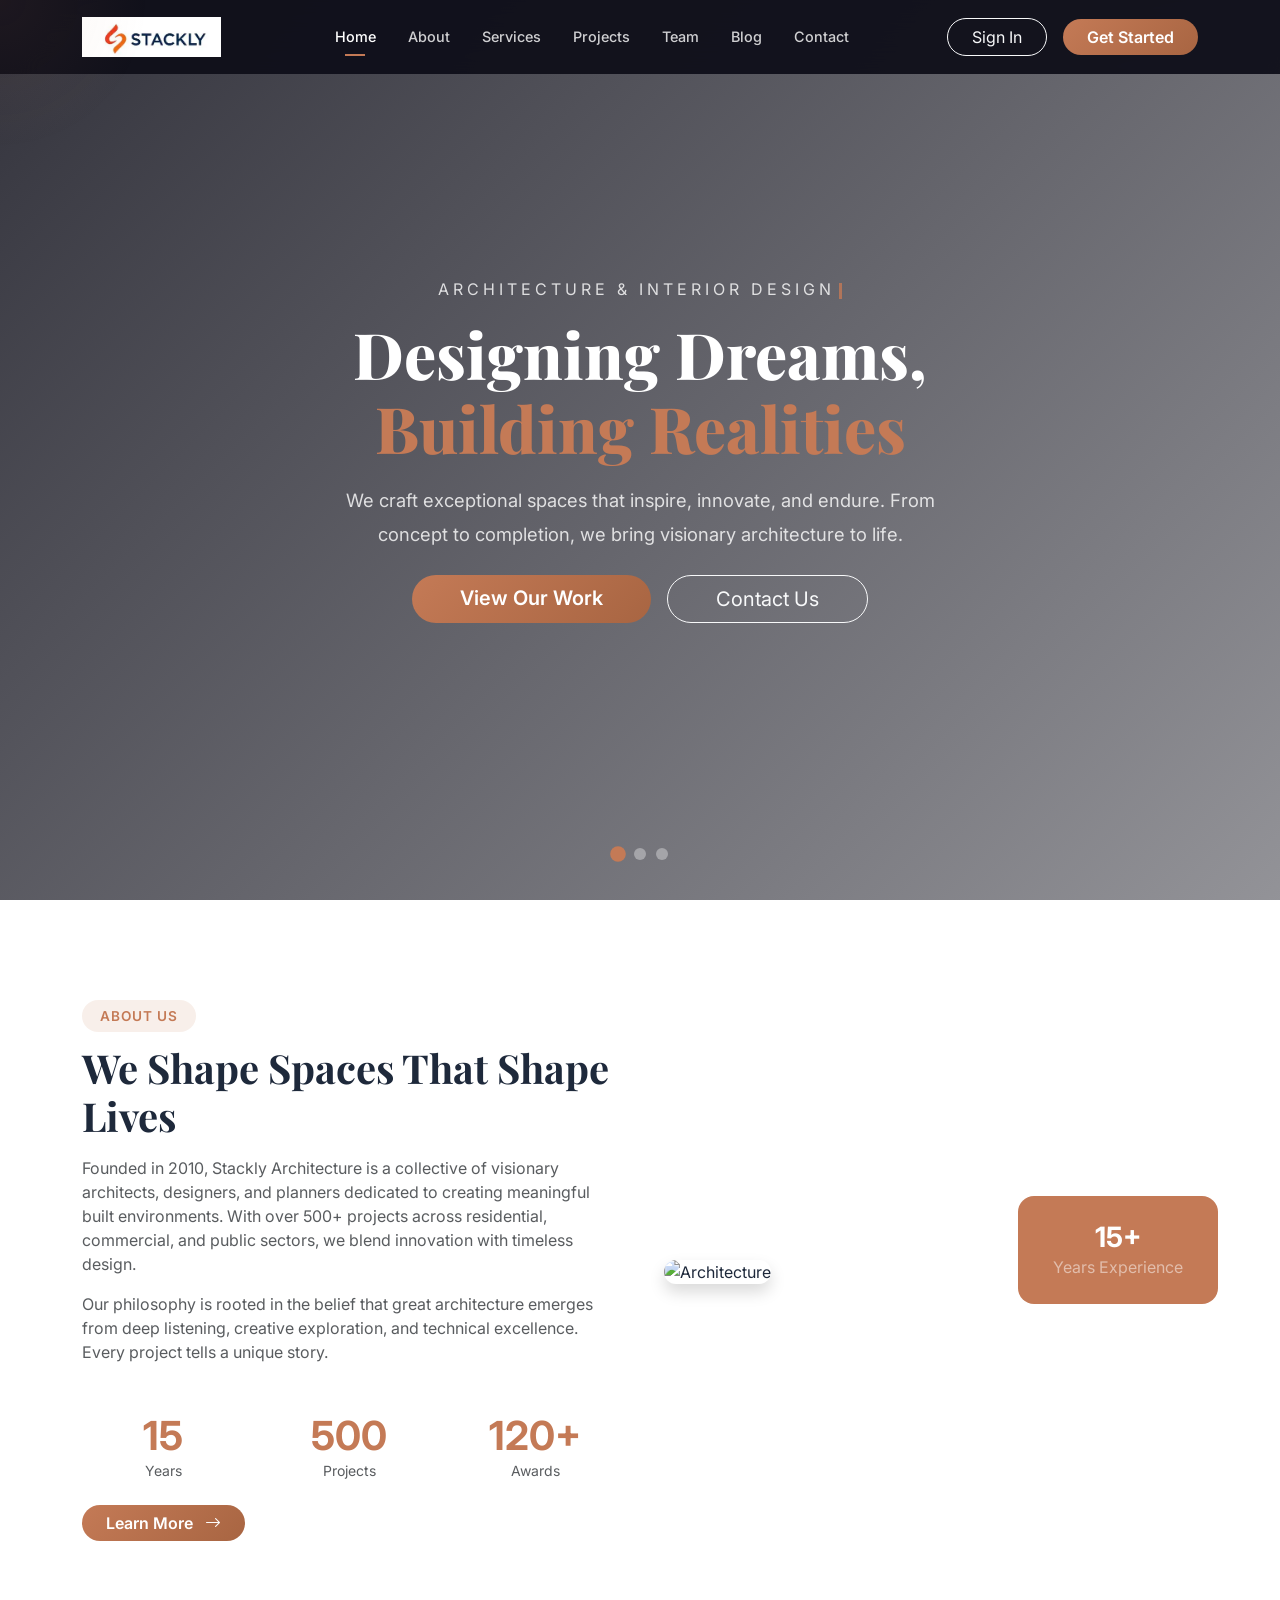
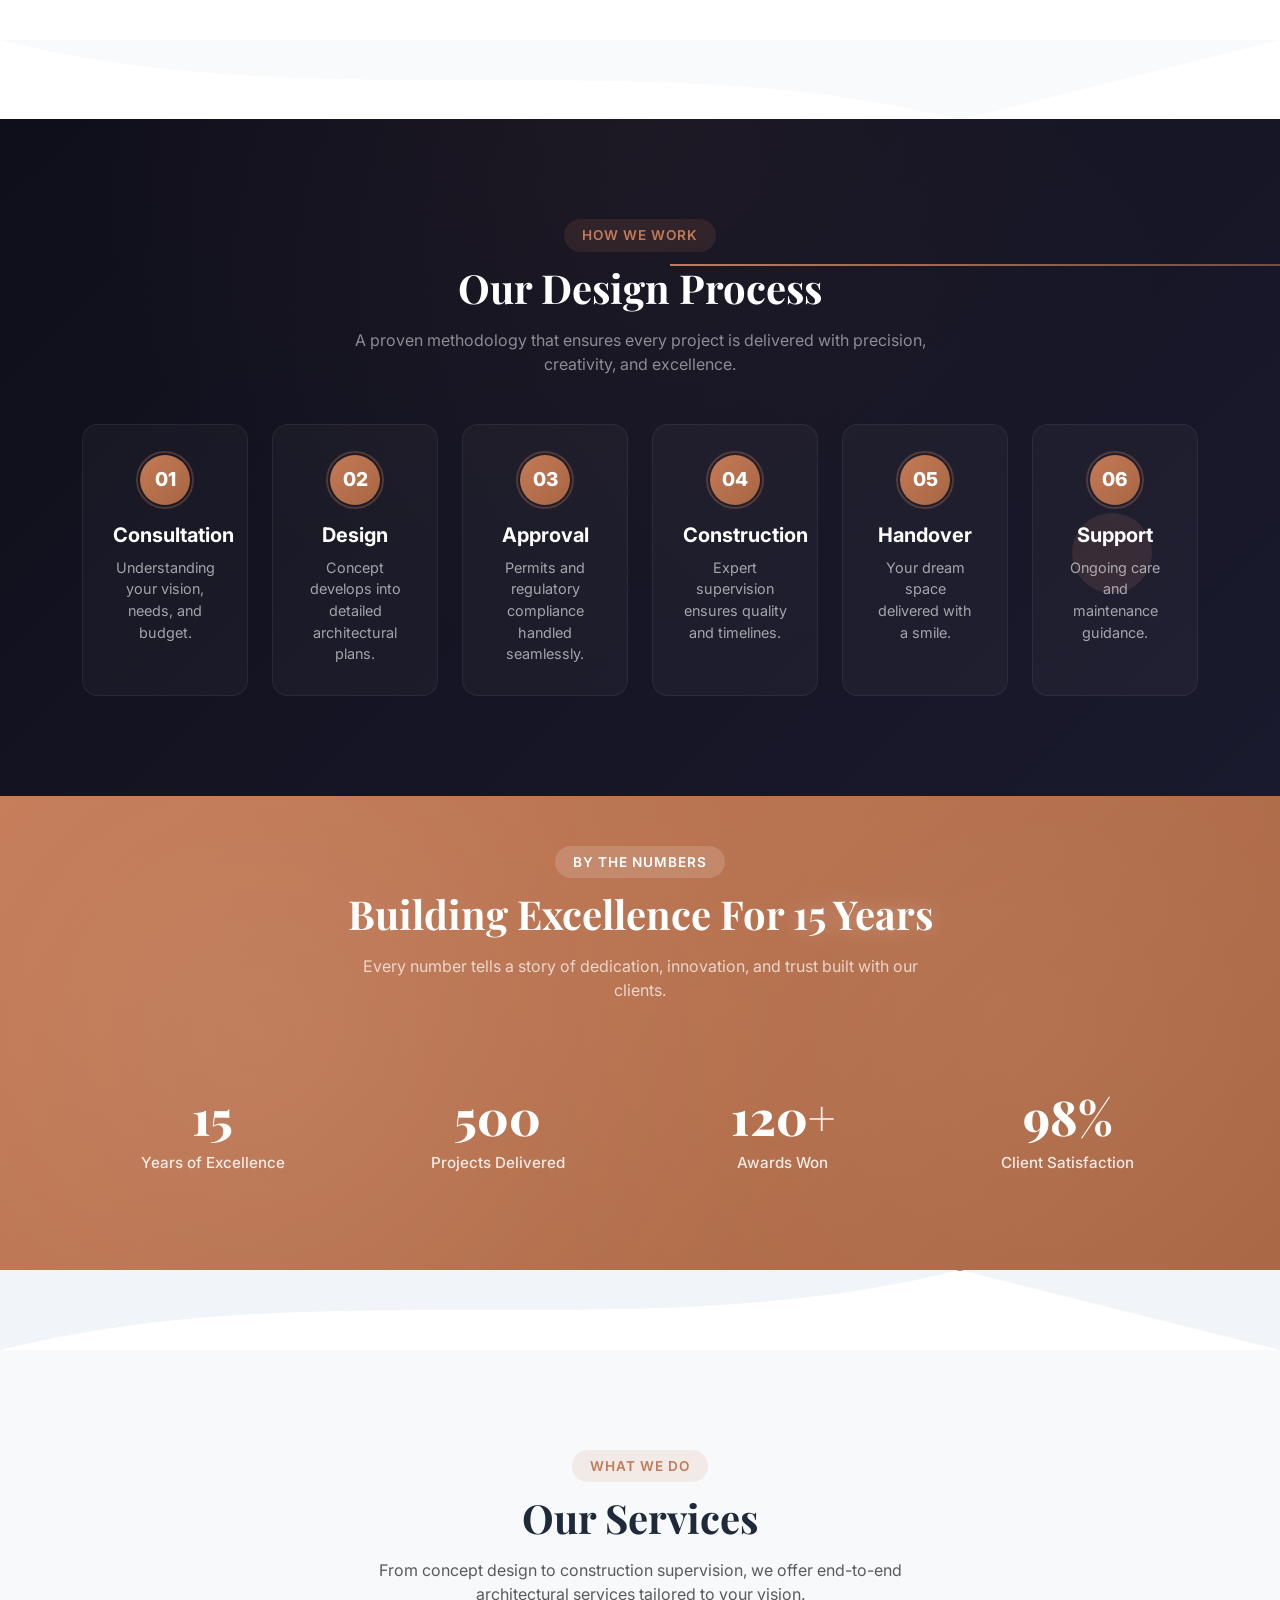
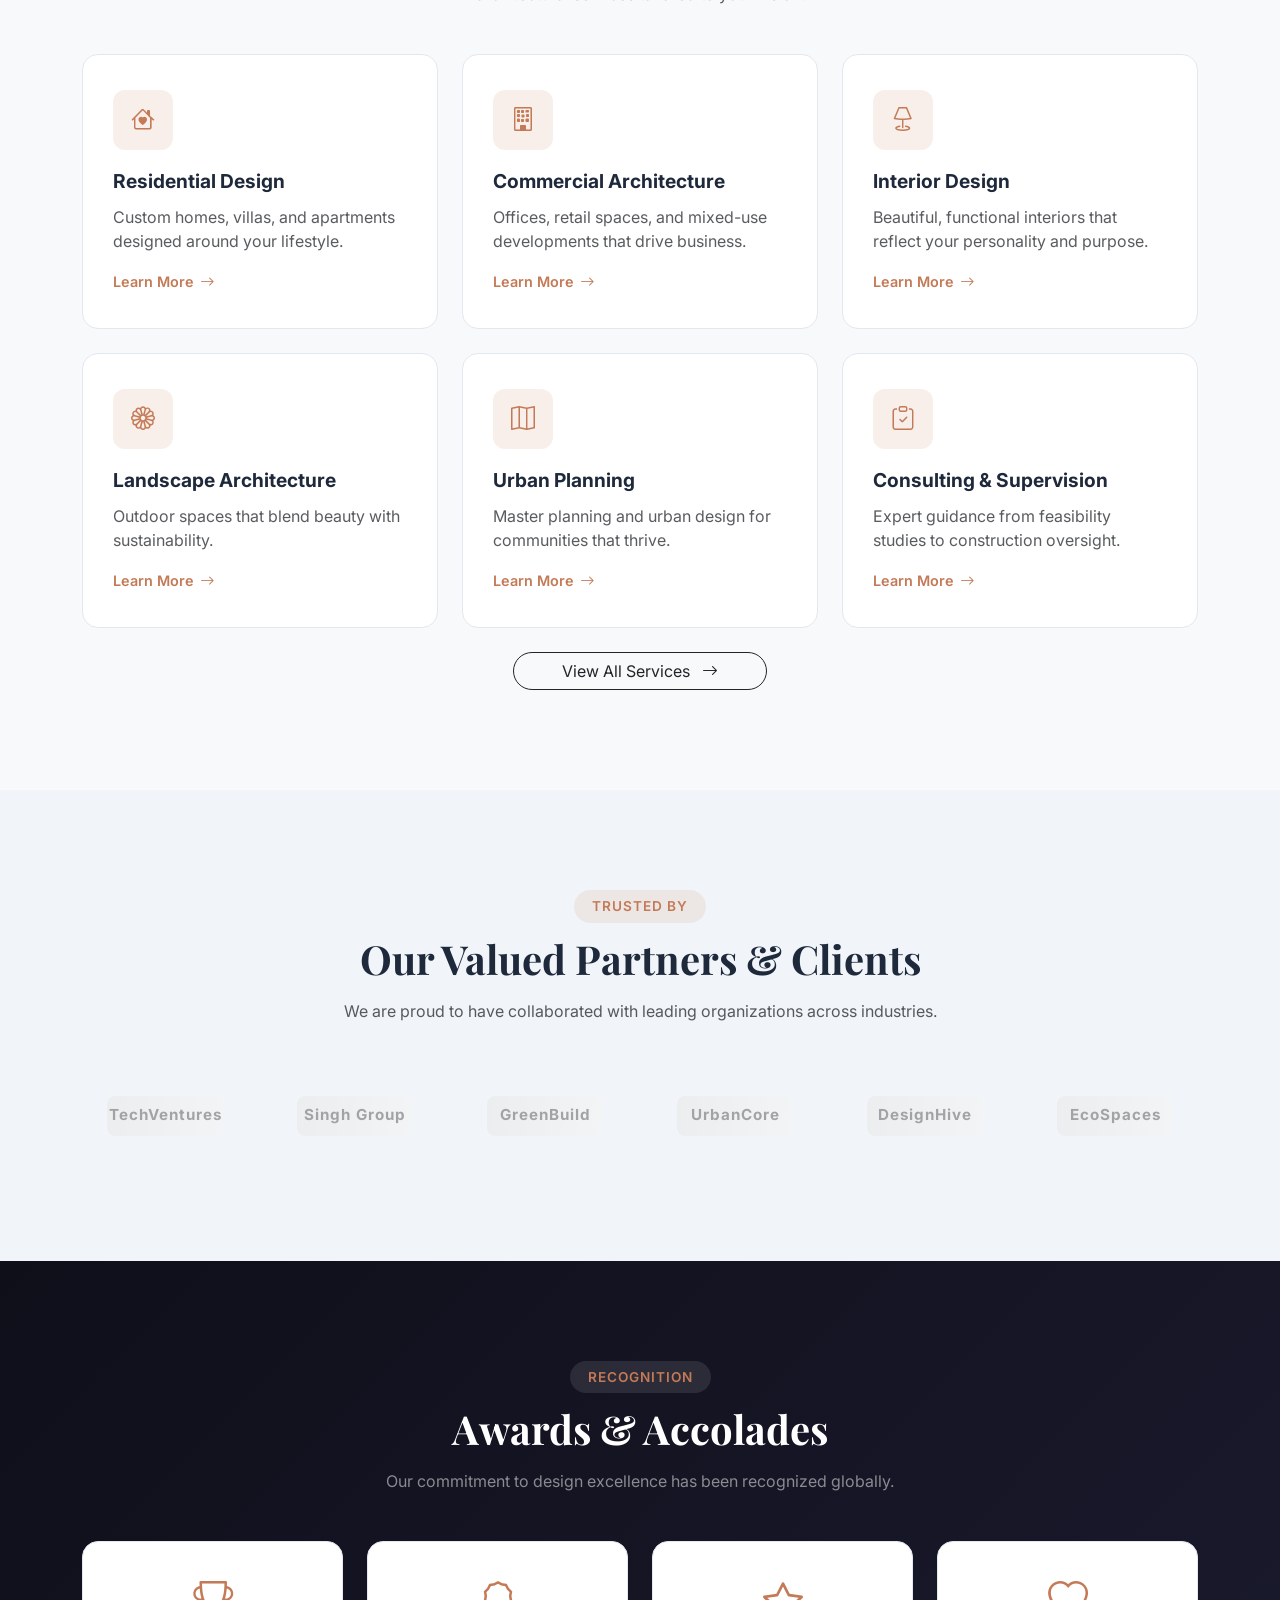
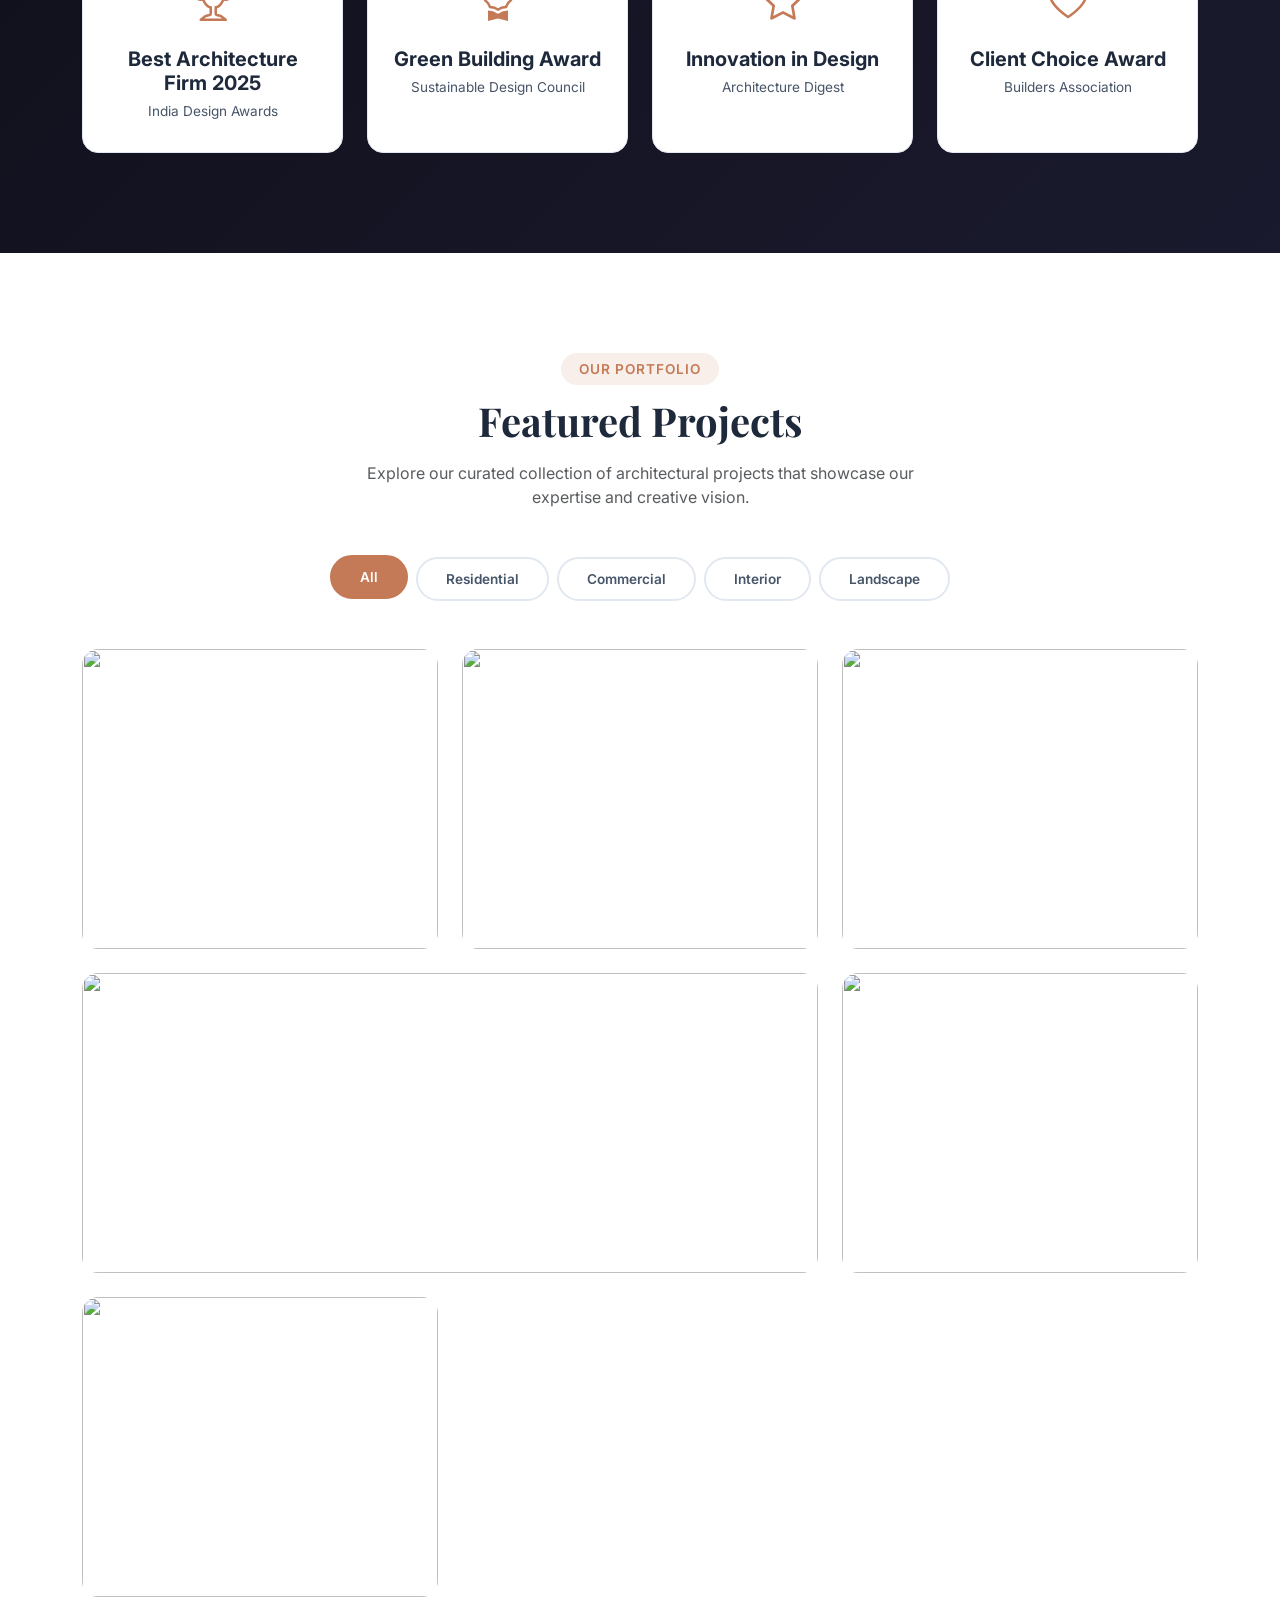
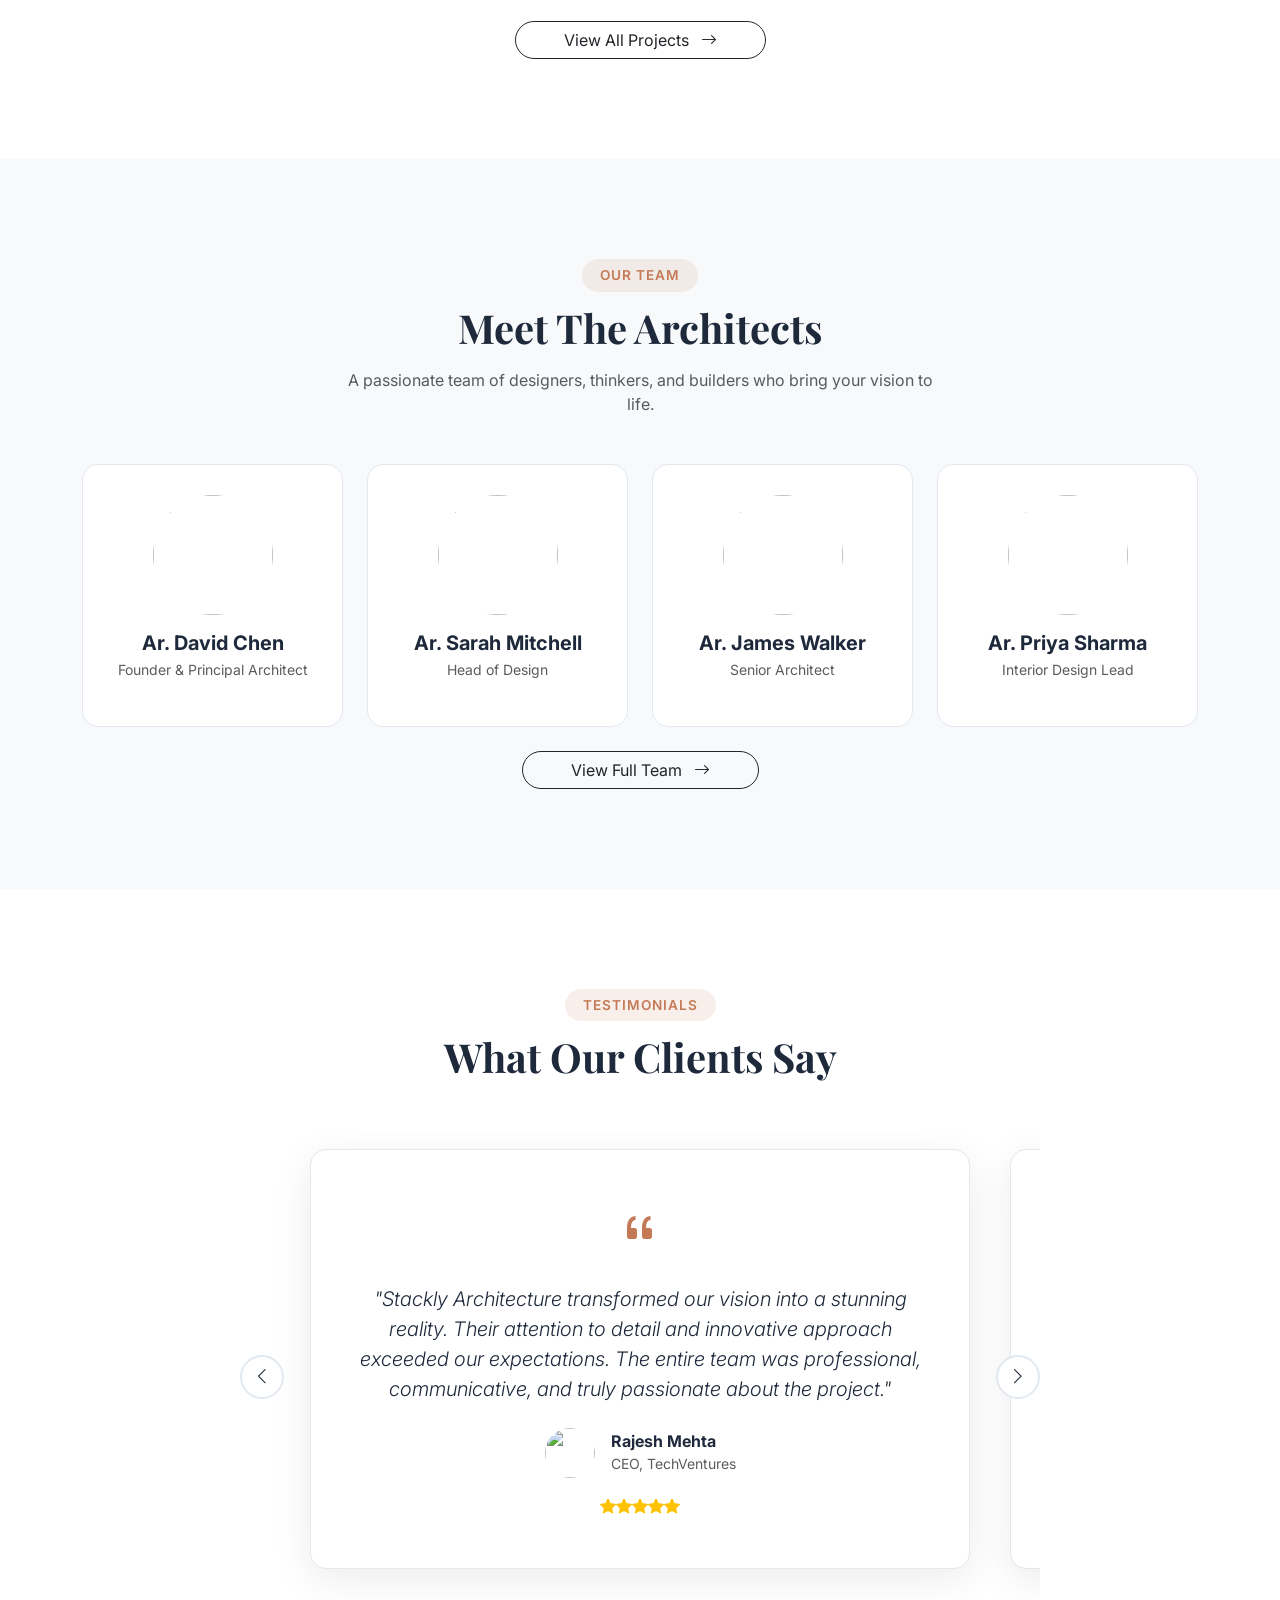
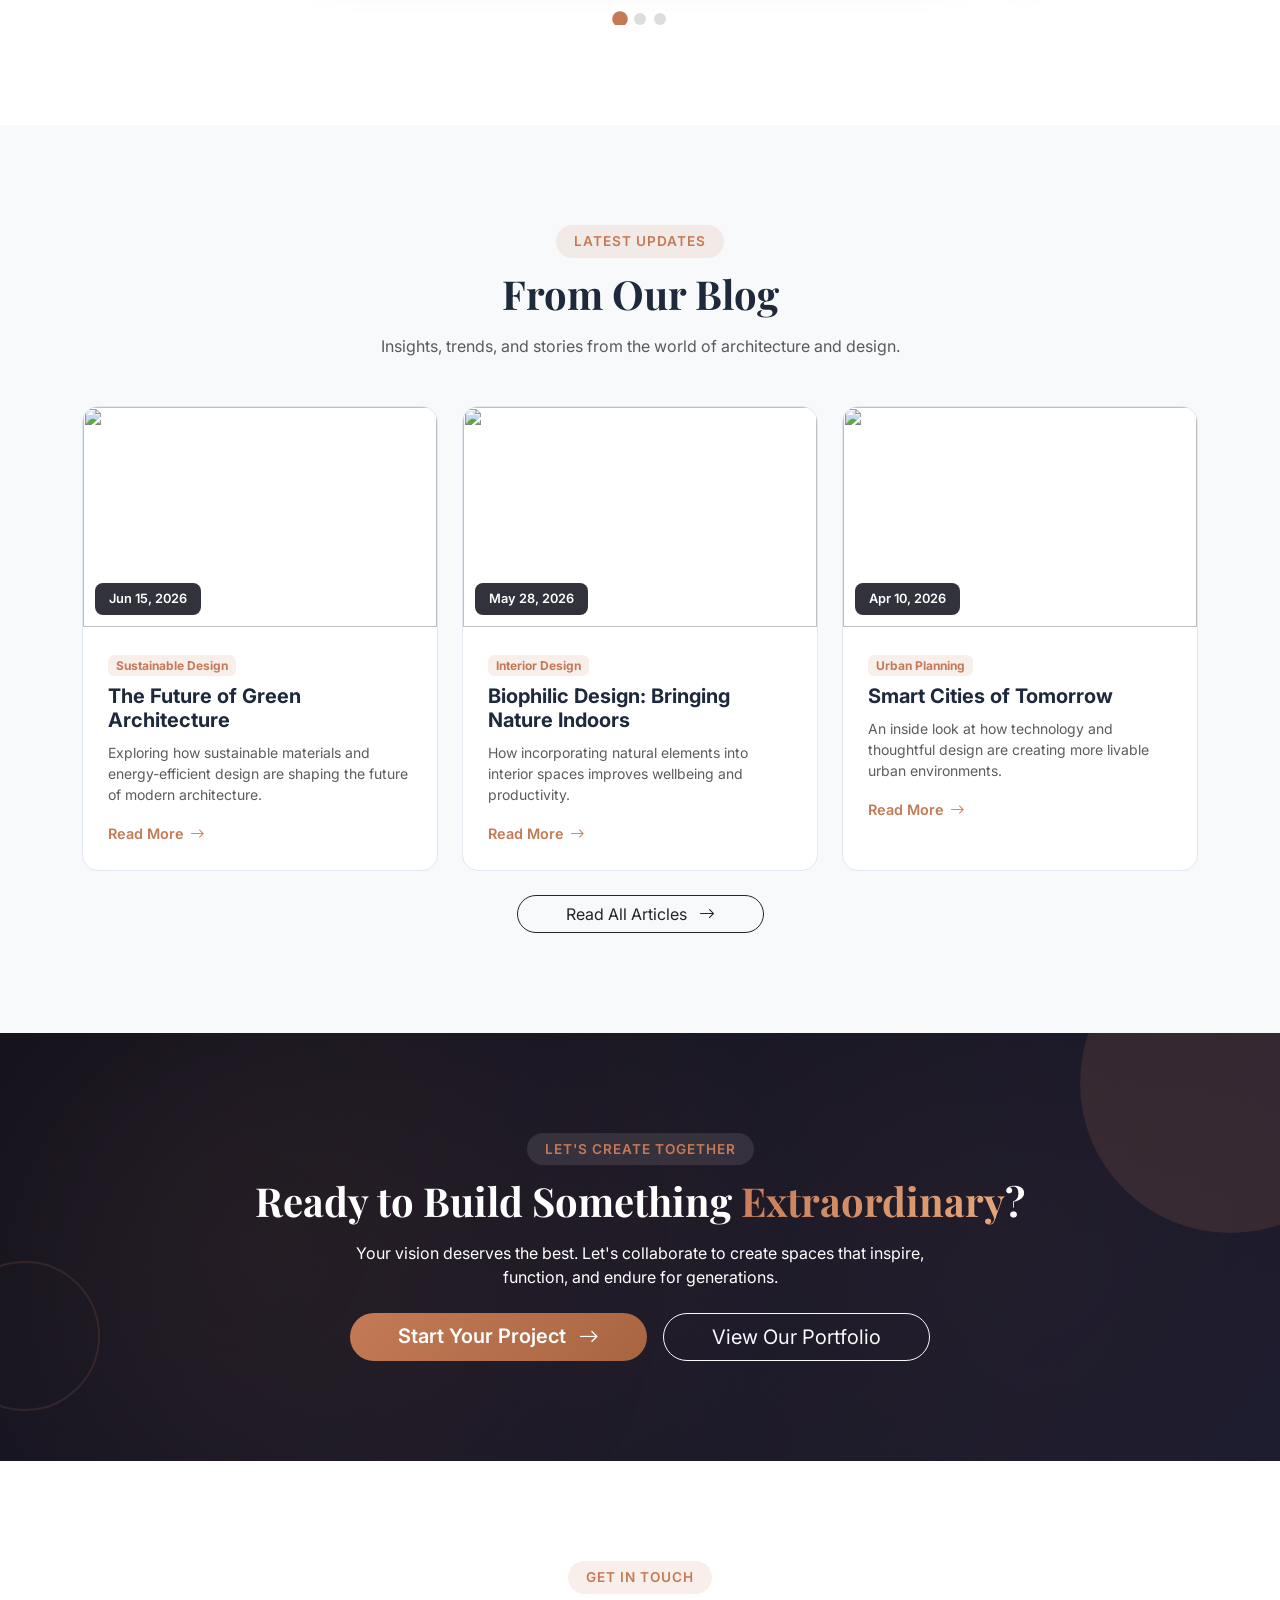
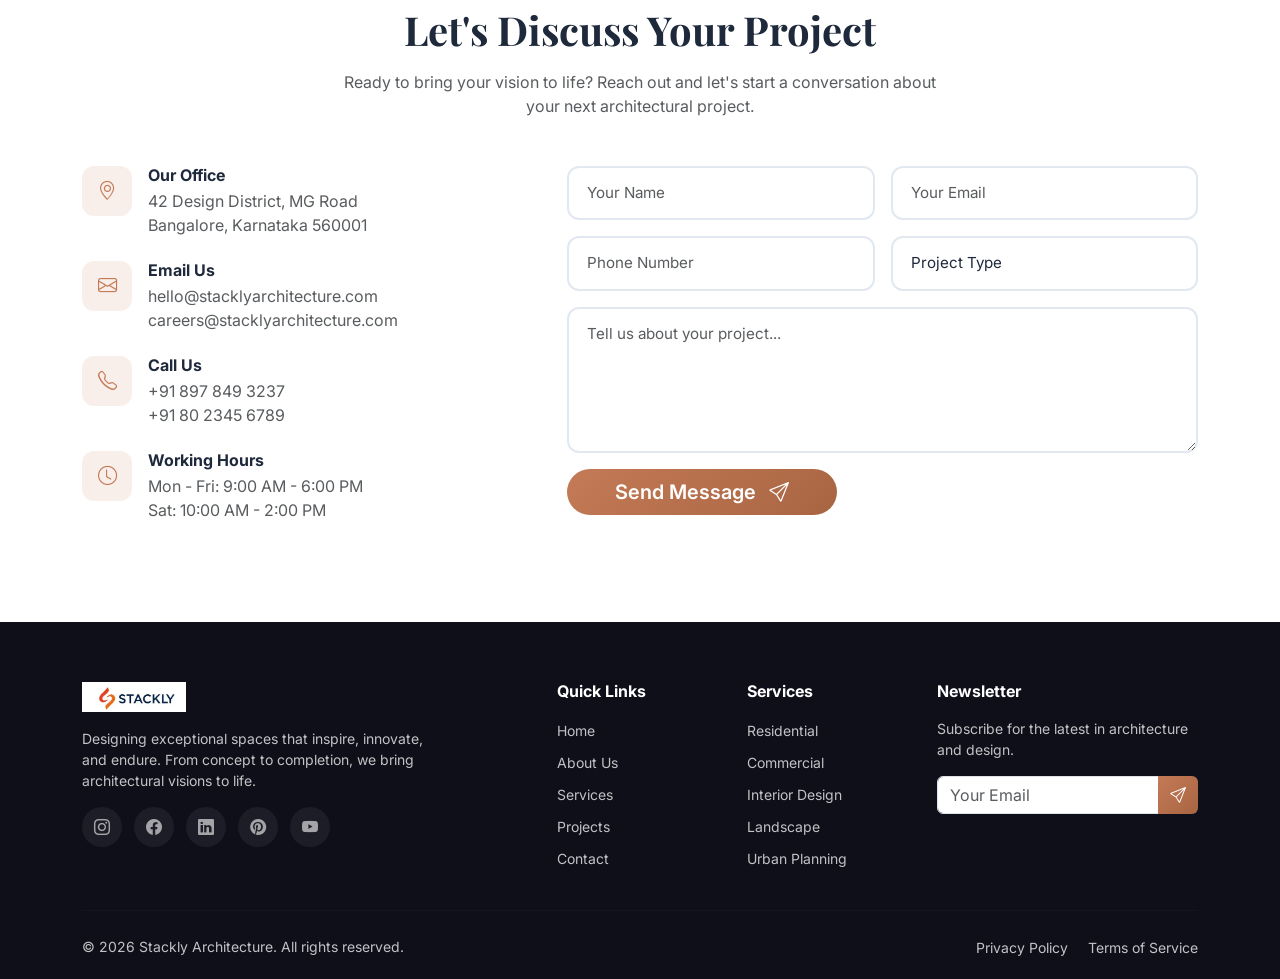
==== index.html @ 08863f39 "architecture-portfilo" ====
<!DOCTYPE html>
<html lang="en">
<head>
    <meta charset="UTF-8">
    <meta name="viewport" content="width=device-width, initial-scale=1.0">
    <title>Stackly Architecture | Design & Build</title>
    <link href="https://cdn.jsdelivr.net/npm/bootstrap@5.3.3/dist/css/bootstrap.min.css" rel="stylesheet">
    <link rel="stylesheet" href="https://cdn.jsdelivr.net/npm/bootstrap-icons@1.11.3/font/bootstrap-icons.min.css">
    <link href="https://fonts.googleapis.com/css2?family=Inter:wght@300;400;500;600;700;800;900&family=Playfair+Display:wght@400;500;600;700;800&display=swap" rel="stylesheet">
    <link rel="stylesheet" href="style.css">
</head>
<body>

    <div class="scroll-progress" id="scrollProgress"></div>
    <div class="cursor-glow" id="cursorGlow"></div>

    <nav class="navbar navbar-expand-lg navbar-dark fixed-top" id="mainNav">
        <div class="container">
            <a class="navbar-brand" href="index.html">
                <img src="images/image.png" alt="Stackly Architecture" height="40">
            </a>
            <button class="navbar-toggler border-0" type="button" data-bs-toggle="collapse" data-bs-target="#navMenu">
                <span class="navbar-toggler-icon"></span>
            </button>
            <div class="collapse navbar-collapse" id="navMenu">
                <ul class="navbar-nav mx-auto gap-lg-3">
                    <li class="nav-item"><a class="nav-link active" href="index.html">Home</a></li>
                    <li class="nav-item"><a class="nav-link" href="about.html">About</a></li>
                    <li class="nav-item"><a class="nav-link" href="services.html">Services</a></li>
                    <li class="nav-item"><a class="nav-link" href="projects.html">Projects</a></li>
                    <li class="nav-item"><a class="nav-link" href="team.html">Team</a></li>
                    <li class="nav-item"><a class="nav-link" href="blog.html">Blog</a></li>
                    <li class="nav-item"><a class="nav-link" href="contact.html">Contact</a></li>
                </ul>
                <div class="d-flex align-items-center gap-3">
                    <a href="signin.html" class="btn btn-outline-light rounded-pill px-4">Sign In</a>
                    <a href="signup.html" class="btn btn-accent rounded-pill px-4">Get Started</a>
                </div>
            </div>
        </div>
    </nav>

    <section id="home" class="hero-section">
        <div class="hero-slider" id="heroSlider">
            <div class="hero-slide active" style="background-image:url('https://images.unsplash.com/photo-1487958449943-2429e8be8625?q=80&w=2070&auto=format&fit=crop');"></div>
            <div class="hero-slide" style="background-image:url('https://images.unsplash.com/photo-1511818966892-d7d671e672a2?q=80&w=2071&auto=format&fit=crop');"></div>
            <div class="hero-slide" style="background-image:url('https://images.unsplash.com/photo-1600607687939-ce8a6c25118c?q=80&w=2053&auto=format&fit=crop');"></div>
        </div>
        <div class="hero-overlay"></div>
        <div class="hero-content text-center text-white">
            <p class="hero-subtitle mb-3"><span id="typewriter-text">Architecture & Interior Design</span><span class="typewriter-cursor"></span></p>
            <h1 class="hero-title">Designing Dreams,<br><span class="text-accent">Building Realities</span></h1>
            <p class="hero-desc mx-auto mb-4">We craft exceptional spaces that inspire, innovate, and endure. From concept to completion, we bring visionary architecture to life.</p>
            <div class="d-flex justify-content-center gap-3 flex-wrap">
                <a href="projects.html" class="btn btn-accent btn-lg rounded-pill px-5">View Our Work</a>
                <a href="contact.html" class="btn btn-outline-light btn-lg rounded-pill px-5">Contact Us</a>
            </div>
        </div>
        <div class="hero-slider-controls">
            <span class="slider-dot active" data-index="0"></span>
            <span class="slider-dot" data-index="1"></span>
            <span class="slider-dot" data-index="2"></span>
        </div>
    </section>

    <section id="about" class="section-padding overflow-hidden">
        <div class="container">
            <div class="row g-5 align-items-center">
                <div class="col-lg-6">
                    <span class="section-tag">About Us</span>
                    <h2 class="section-title">We Shape Spaces That Shape Lives</h2>
                    <p class="text-muted">Founded in 2010, Stackly Architecture is a collective of visionary architects, designers, and planners dedicated to creating meaningful built environments. With over 500+ projects across residential, commercial, and public sectors, we blend innovation with timeless design.</p>
                    <p class="text-muted">Our philosophy is rooted in the belief that great architecture emerges from deep listening, creative exploration, and technical excellence. Every project tells a unique story.</p>
                    <div class="row g-4 mt-4">
                        <div class="col-4 text-center">
                            <h3 class="counter text-accent fw-bold mb-0 fs-1" data-target="15">0</h3>
                            <p class="text-muted small mb-0">Years</p>
                        </div>
                        <div class="col-4 text-center">
                            <h3 class="counter text-accent fw-bold mb-0 fs-1" data-target="500">0</h3>
                            <p class="text-muted small mb-0">Projects</p>
                        </div>
                        <div class="col-4 text-center">
                            <h3 class="counter text-accent fw-bold mb-0 fs-1" data-target="120" data-suffix="+">0</h3>
                            <p class="text-muted small mb-0">Awards</p>
                        </div>
                    </div>
                    <a href="about.html" class="btn btn-accent rounded-pill px-4 mt-4">Learn More <i class="bi bi-arrow-right ms-2"></i></a>
                </div>
                <div class="col-lg-6">
                    <div class="position-relative">
                        <img src="https://images.unsplash.com/photo-1600585154340-be6161a56a0c?q=80&w=2070&auto=format&fit=crop" alt="Architecture" class="img-fluid rounded-4 shadow">
                        <div class="about-exp-box">
                            <h3 class="text-white fw-bold mb-0">15+</h3>
                            <p class="text-white-50 mb-0">Years Experience</p>
                        </div>
                    </div>
                </div>
            </div>
        </div>
    </section>

    <div class="section-divider section-divider-top">
        <svg viewBox="0 0 1440 80" preserveAspectRatio="none">
            <path d="M0,0 C360,80 720,0 1080,80 L1440,0 L1440,0 L0,0 Z" fill="var(--section-bg)" opacity="0.5"></path>
        </svg>
    </div>

    <section class="process-section section-padding overflow-hidden">
        <div class="floating-shape floating-shape-3"></div>
        <div class="container position-relative" style="z-index:1;">
            <div class="text-center mb-5">
                <span class="section-tag">How We Work</span>
                <h2 class="section-title text-white">Our Design Process</h2>
                <p class="text-white-50 mx-auto" style="max-width:600px;">A proven methodology that ensures every project is delivered with precision, creativity, and excellence.</p>
            </div>
            <div class="row g-4">
                <div class="col-lg-2 col-md-4 col-6">
                    <div class="process-step reveal reveal-up stagger-1">
                        <span class="step-number">01</span>
                        <h5>Consultation</h5>
                        <p>Understanding your vision, needs, and budget.</p>
                    </div>
                </div>
                <div class="col-lg-2 col-md-4 col-6">
                    <div class="process-step reveal reveal-up stagger-2">
                        <span class="step-number">02</span>
                        <h5>Design</h5>
                        <p>Concept develops into detailed architectural plans.</p>
                    </div>
                </div>
                <div class="col-lg-2 col-md-4 col-6">
                    <div class="process-step reveal reveal-up stagger-3">
                        <span class="step-number">03</span>
                        <h5>Approval</h5>
                        <p>Permits and regulatory compliance handled seamlessly.</p>
                    </div>
                </div>
                <div class="col-lg-2 col-md-4 col-6">
                    <div class="process-step reveal reveal-up stagger-4">
                        <span class="step-number">04</span>
                        <h5>Construction</h5>
                        <p>Expert supervision ensures quality and timelines.</p>
                    </div>
                </div>
                <div class="col-lg-2 col-md-4 col-6">
                    <div class="process-step reveal reveal-up stagger-5">
                        <span class="step-number">05</span>
                        <h5>Handover</h5>
                        <p>Your dream space delivered with a smile.</p>
                    </div>
                </div>
                <div class="col-lg-2 col-md-4 col-6">
                    <div class="process-step reveal reveal-up stagger-6">
                        <span class="step-number">06</span>
                        <h5>Support</h5>
                        <p>Ongoing care and maintenance guidance.</p>
                    </div>
                </div>
            </div>
            <div class="process-connector"></div>
        </div>
    </section>

    <section class="stats-ribbon">
        <div class="container">
            <div class="text-center mb-5 position-relative" style="z-index:1;">
                <span class="section-tag" style="background:rgba(255,255,255,0.15);color:#fff;">By The Numbers</span>
                <h2 class="section-title text-white">Building Excellence For <span style="color:#fff;text-shadow:0 0 20px rgba(255,255,255,0.3);">15 Years</span></h2>
                <p class="text-white-50 mx-auto" style="max-width:600px;">Every number tells a story of dedication, innovation, and trust built with our clients.</p>
            </div>
            <div class="row g-4 position-relative" style="z-index:1;">
                <div class="col-6 col-md-3 mx-auto">
                    <div class="stat-item">
                        <div class="stat-number" data-target="15">0</div>
                        <p class="stat-label">Years of Excellence</p>
                    </div>
                </div>
                <div class="col-6 col-md-3 mx-auto">
                    <div class="stat-item">
                        <div class="stat-number" data-target="500">0</div>
                        <p class="stat-label">Projects Delivered</p>
                    </div>
                </div>
                <div class="col-6 col-md-3 mx-auto">
                    <div class="stat-item">
                        <div class="stat-number" data-target="120" data-suffix="+">0</div>
                        <p class="stat-label">Awards Won</p>
                    </div>
                </div>
                <div class="col-6 col-md-3 mx-auto">
                    <div class="stat-item">
                        <div class="stat-number" data-target="98" data-suffix="%">0</div>
                        <p class="stat-label">Client Satisfaction</p>
                    </div>
                </div>
            </div>
        </div>
    </section>

    <div class="section-divider">
        <svg viewBox="0 0 1440 80" preserveAspectRatio="none">
            <path d="M0,80 C360,0 720,80 1080,0 L1440,80 L1440,0 L0,0 Z" fill="var(--section-bg)"></path>
        </svg>
    </div>

    <section id="services" class="section-padding bg-light overflow-hidden">
        <div class="container">
            <div class="text-center mb-5">
                <span class="section-tag">What We Do</span>
                <h2 class="section-title">Our Services</h2>
                <p class="text-muted mx-auto" style="max-width:600px;">From concept design to construction supervision, we offer end-to-end architectural services tailored to your vision.</p>
            </div>
            <div class="row g-4">
                <div class="col-lg-4 col-md-6">
                    <div class="service-card" data-bs-toggle="modal" data-bs-target="#serviceModal" data-service="residential">
                        <div class="service-icon"><i class="bi bi-house-heart"></i></div>
                        <h4>Residential Design</h4>
                        <p class="text-muted">Custom homes, villas, and apartments designed around your lifestyle.</p>
                        <span class="service-link">Learn More <i class="bi bi-arrow-right"></i></span>
                    </div>
                </div>
                <div class="col-lg-4 col-md-6">
                    <div class="service-card" data-bs-toggle="modal" data-bs-target="#serviceModal" data-service="commercial">
                        <div class="service-icon"><i class="bi bi-building"></i></div>
                        <h4>Commercial Architecture</h4>
                        <p class="text-muted">Offices, retail spaces, and mixed-use developments that drive business.</p>
                        <span class="service-link">Learn More <i class="bi bi-arrow-right"></i></span>
                    </div>
                </div>
                <div class="col-lg-4 col-md-6">
                    <div class="service-card" data-bs-toggle="modal" data-bs-target="#serviceModal" data-service="interior">
                        <div class="service-icon"><i class="bi bi-lamp"></i></div>
                        <h4>Interior Design</h4>
                        <p class="text-muted">Beautiful, functional interiors that reflect your personality and purpose.</p>
                        <span class="service-link">Learn More <i class="bi bi-arrow-right"></i></span>
                    </div>
                </div>
                <div class="col-lg-4 col-md-6">
                    <div class="service-card" data-bs-toggle="modal" data-bs-target="#serviceModal" data-service="landscape">
                        <div class="service-icon"><i class="bi bi-flower1"></i></div>
                        <h4>Landscape Architecture</h4>
                        <p class="text-muted">Outdoor spaces that blend beauty with sustainability.</p>
                        <span class="service-link">Learn More <i class="bi bi-arrow-right"></i></span>
                    </div>
                </div>
                <div class="col-lg-4 col-md-6">
                    <div class="service-card" data-bs-toggle="modal" data-bs-target="#serviceModal" data-service="urban">
                        <div class="service-icon"><i class="bi bi-map"></i></div>
                        <h4>Urban Planning</h4>
                        <p class="text-muted">Master planning and urban design for communities that thrive.</p>
                        <span class="service-link">Learn More <i class="bi bi-arrow-right"></i></span>
                    </div>
                </div>
                <div class="col-lg-4 col-md-6">
                    <div class="service-card" data-bs-toggle="modal" data-bs-target="#serviceModal" data-service="consulting">
                        <div class="service-icon"><i class="bi bi-clipboard-check"></i></div>
                        <h4>Consulting & Supervision</h4>
                        <p class="text-muted">Expert guidance from feasibility studies to construction oversight.</p>
                        <span class="service-link">Learn More <i class="bi bi-arrow-right"></i></span>
                    </div>
                </div>
            </div>
            <div class="text-center mt-4">
                <a href="services.html" class="btn btn-outline-dark rounded-pill px-5">View All Services <i class="bi bi-arrow-right ms-2"></i></a>
            </div>
        </div>
    </section>

    <section class="clients-section section-padding overflow-hidden">
        <div class="container">
            <div class="text-center mb-5">
                <span class="section-tag">Trusted By</span>
                <h2 class="section-title">Our Valued Partners & Clients</h2>
                <p class="text-muted mx-auto" style="max-width:600px;">We are proud to have collaborated with leading organizations across industries.</p>
            </div>
            <div class="row g-4 align-items-center justify-content-center">
                <div class="col-4 col-md-2">
                    <div class="client-logo-wrapper">
                        <div class="client-logo-placeholder">TechVentures</div>
                    </div>
                </div>
                <div class="col-4 col-md-2">
                    <div class="client-logo-wrapper">
                        <div class="client-logo-placeholder">Singh Group</div>
                    </div>
                </div>
                <div class="col-4 col-md-2">
                    <div class="client-logo-wrapper">
                        <div class="client-logo-placeholder">GreenBuild</div>
                    </div>
                </div>
                <div class="col-4 col-md-2">
                    <div class="client-logo-wrapper">
                        <div class="client-logo-placeholder">UrbanCore</div>
                    </div>
                </div>
                <div class="col-4 col-md-2">
                    <div class="client-logo-wrapper">
                        <div class="client-logo-placeholder">DesignHive</div>
                    </div>
                </div>
                <div class="col-4 col-md-2">
                    <div class="client-logo-wrapper">
                        <div class="client-logo-placeholder">EcoSpaces</div>
                    </div>
                </div>
            </div>
        </div>
    </section>

    <section class="section-padding overflow-hidden" style="background:linear-gradient(135deg, #0f0f1a 0%, #1a1a2e 100%);">
        <div class="container">
            <div class="text-center mb-5">
                <span class="section-tag" style="background:rgba(255,255,255,0.1);color:var(--accent);">Recognition</span>
                <h2 class="section-title text-white">Awards & Accolades</h2>
                <p class="text-white-50 mx-auto" style="max-width:600px;">Our commitment to design excellence has been recognized globally.</p>
            </div>
            <div class="row g-4">
                <div class="col-md-3 col-6">
                    <div class="award-card">
                        <div class="award-icon"><i class="bi bi-trophy"></i></div>
                        <h5>Best Architecture Firm 2025</h5>
                        <p>India Design Awards</p>
                    </div>
                </div>
                <div class="col-md-3 col-6">
                    <div class="award-card">
                        <div class="award-icon"><i class="bi bi-award"></i></div>
                        <h5>Green Building Award</h5>
                        <p>Sustainable Design Council</p>
                    </div>
                </div>
                <div class="col-md-3 col-6">
                    <div class="award-card">
                        <div class="award-icon"><i class="bi bi-star"></i></div>
                        <h5>Innovation in Design</h5>
                        <p>Architecture Digest</p>
                    </div>
                </div>
                <div class="col-md-3 col-6">
                    <div class="award-card">
                        <div class="award-icon"><i class="bi bi-heart"></i></div>
                        <h5>Client Choice Award</h5>
                        <p>Builders Association</p>
                    </div>
                </div>
            </div>
        </div>
    </section>

    <div class="modal fade" id="serviceModal" tabindex="-1">
        <div class="modal-dialog modal-lg modal-dialog-centered">
            <div class="modal-content">
                <div class="modal-header border-0 pb-0">
                    <button type="button" class="btn-close" data-bs-dismiss="modal"></button>
                </div>
                <div class="modal-body p-4 p-lg-5">
                    <div class="service-modal-icon mb-3">
                        <i class="bi bi-house-heart fs-1 text-accent"></i>
                    </div>
                    <h3 class="fw-bold mb-3" id="modalTitle">Residential Design</h3>
                    <p class="text-muted" id="modalDesc">We create bespoke residential spaces that balance aesthetics, functionality, and comfort.</p>
                    <ul class="list-unstyled mt-4" id="modalFeatures">
                        <li class="mb-2"><i class="bi bi-check-circle-fill text-accent me-2"></i> Custom home design & planning</li>
                        <li class="mb-2"><i class="bi bi-check-circle-fill text-accent me-2"></i> Interior space optimization</li>
                        <li class="mb-2"><i class="bi bi-check-circle-fill text-accent me-2"></i> Sustainable material selection</li>
                        <li class="mb-2"><i class="bi bi-check-circle-fill text-accent me-2"></i> Construction documentation</li>
                    </ul>
                </div>
            </div>
        </div>
    </div>

    <section id="projects" class="section-padding overflow-hidden">
        <div class="container">
            <div class="text-center mb-5">
                <span class="section-tag">Our Portfolio</span>
                <h2 class="section-title">Featured Projects</h2>
                <p class="text-muted mx-auto" style="max-width:600px;">Explore our curated collection of architectural projects that showcase our expertise and creative vision.</p>
            </div>
            <div class="d-flex justify-content-center gap-2 flex-wrap mb-5" id="filterTabs">
                <button class="filter-btn active" data-filter="all">All</button>
                <button class="filter-btn" data-filter="residential">Residential</button>
                <button class="filter-btn" data-filter="commercial">Commercial</button>
                <button class="filter-btn" data-filter="interior">Interior</button>
                <button class="filter-btn" data-filter="landscape">Landscape</button>
            </div>
            <div class="row g-4" id="projectGrid">
                <div class="col-lg-4 col-md-6 project-item" data-category="residential">
                    <div class="project-card" onclick="openLightbox(0)">
                        <img src="https://images.unsplash.com/photo-1600596542815-ffad4c1539a9?q=80&w=800&auto=format&fit=crop" alt="">
                        <div class="project-overlay">
                            <span class="project-cat">Residential</span>
                            <h4>Modern Villa</h4>
                            <p>Bangalore, India</p>
                        </div>
                    </div>
                </div>
                <div class="col-lg-4 col-md-6 project-item" data-category="commercial">
                    <div class="project-card" onclick="openLightbox(1)">
                        <img src="https://images.unsplash.com/photo-1486406146926-c627a92ad1ab?q=80&w=800&auto=format&fit=crop" alt="">
                        <div class="project-overlay">
                            <span class="project-cat">Commercial</span>
                            <h4>Tech Park Tower</h4>
                            <p>Hyderabad, India</p>
                        </div>
                    </div>
                </div>
                <div class="col-lg-4 col-md-6 project-item" data-category="interior">
                    <div class="project-card" onclick="openLightbox(2)">
                        <img src="https://images.unsplash.com/photo-1618220179428-22790b461013?q=80&w=800&auto=format&fit=crop" alt="">
                        <div class="project-overlay">
                            <span class="project-cat">Interior</span>
                            <h4>Luxury Penthouse</h4>
                            <p>Mumbai, India</p>
                        </div>
                    </div>
                </div>
                <div class="col-lg-8 col-md-6 project-item" data-category="residential">
                    <div class="project-card" onclick="openLightbox(3)">
                        <img src="https://images.unsplash.com/photo-1600585154340-be6161a56a0c?q=80&w=1200&auto=format&fit=crop" alt="">
                        <div class="project-overlay">
                            <span class="project-cat">Residential</span>
                            <h4>Lakefront Estate</h4>
                            <p>Nainital, India</p>
                        </div>
                    </div>
                </div>
                <div class="col-lg-4 col-md-6 project-item" data-category="landscape">
                    <div class="project-card" onclick="openLightbox(4)">
                        <img src="https://images.unsplash.com/photo-1580587771525-78b9dba3b914?q=80&w=800&auto=format&fit=crop" alt="">
                        <div class="project-overlay">
                            <span class="project-cat">Landscape</span>
                            <h4>Botanical Garden</h4>
                            <p>Pune, India</p>
                        </div>
                    </div>
                </div>
                <div class="col-lg-4 col-md-6 project-item" data-category="commercial">
                    <div class="project-card" onclick="openLightbox(5)">
                        <img src="https://images.unsplash.com/photo-1449844908441-8829872d2607?q=80&w=800&auto=format&fit=crop" alt="">
                        <div class="project-overlay">
                            <span class="project-cat">Commercial</span>
                            <h4>Mall of Dreams</h4>
                            <p>Chennai, India</p>
                        </div>
                    </div>
                </div>
            </div>
            <div class="text-center mt-4">
                <a href="projects.html" class="btn btn-outline-dark rounded-pill px-5">View All Projects <i class="bi bi-arrow-right ms-2"></i></a>
            </div>
        </div>
    </section>

    <div class="lightbox" id="lightbox">
        <button class="lightbox-close" onclick="closeLightbox()">&times;</button>
        <button class="lightbox-nav lightbox-prev" onclick="changeImage(-1)"><i class="bi bi-chevron-left"></i></button>
        <img id="lightboxImg" src="" alt="">
        <button class="lightbox-nav lightbox-next" onclick="changeImage(1)"><i class="bi bi-chevron-right"></i></button>
        <span class="lightbox-counter" id="lightboxCounter"></span>
    </div>

    <section id="team" class="section-padding bg-light overflow-hidden">
        <div class="container">
            <div class="text-center mb-5">
                <span class="section-tag">Our Team</span>
                <h2 class="section-title">Meet The Architects</h2>
                <p class="text-muted mx-auto" style="max-width:600px;">A passionate team of designers, thinkers, and builders who bring your vision to life.</p>
            </div>
            <div class="row g-4">
                <div class="col-lg-3 col-md-6">
                    <div class="team-card text-center">
                        <div class="team-img-wrapper">
                            <img src="https://images.unsplash.com/photo-1507003211169-0a1dd7228f2d?q=80&w=387&auto=format&fit=crop" alt="">
                            <div class="team-social">
                                <a href="404.html"><i class="bi bi-linkedin"></i></a>
                                <a href="404.html"><i class="bi bi-twitter-x"></i></a>
                                <a href="404.html"><i class="bi bi-envelope"></i></a>
                            </div>
                        </div>
                        <h5 class="mt-3 mb-1 fw-bold">Ar. David Chen</h5>
                        <p class="text-muted small">Founder & Principal Architect</p>
                    </div>
                </div>
                <div class="col-lg-3 col-md-6">
                    <div class="team-card text-center">
                        <div class="team-img-wrapper">
                            <img src="https://images.unsplash.com/photo-1494790108377-be9c29b29330?q=80&w=387&auto=format&fit=crop" alt="">
                            <div class="team-social">
                                <a href="404.html"><i class="bi bi-linkedin"></i></a>
                                <a href="404.html"><i class="bi bi-twitter-x"></i></a>
                                <a href="404.html"><i class="bi bi-envelope"></i></a>
                            </div>
                        </div>
                        <h5 class="mt-3 mb-1 fw-bold">Ar. Sarah Mitchell</h5>
                        <p class="text-muted small">Head of Design</p>
                    </div>
                </div>
                <div class="col-lg-3 col-md-6">
                    <div class="team-card text-center">
                        <div class="team-img-wrapper">
                            <img src="https://images.unsplash.com/photo-1472099645785-5658abf4ff4e?q=80&w=387&auto=format&fit=crop" alt="">
                            <div class="team-social">
                                <a href="404.html"><i class="bi bi-linkedin"></i></a>
                                <a href="404.html"><i class="bi bi-twitter-x"></i></a>
                                <a href="404.html"><i class="bi bi-envelope"></i></a>
                            </div>
                        </div>
                        <h5 class="mt-3 mb-1 fw-bold">Ar. James Walker</h5>
                        <p class="text-muted small">Senior Architect</p>
                    </div>
                </div>
                <div class="col-lg-3 col-md-6">
                    <div class="team-card text-center">
                        <div class="team-img-wrapper">
                            <img src="https://images.unsplash.com/photo-1438761681033-6461ffad8d80?q=80&w=387&auto=format&fit=crop" alt="">
                            <div class="team-social">
                                <a href="404.html"><i class="bi bi-linkedin"></i></a>
                                <a href="404.html"><i class="bi bi-twitter-x"></i></a>
                                <a href="404.html"><i class="bi bi-envelope"></i></a>
                            </div>
                        </div>
                        <h5 class="mt-3 mb-1 fw-bold">Ar. Priya Sharma</h5>
                        <p class="text-muted small">Interior Design Lead</p>
                    </div>
                </div>
            </div>
            <div class="text-center mt-4">
                <a href="team.html" class="btn btn-outline-dark rounded-pill px-5">View Full Team <i class="bi bi-arrow-right ms-2"></i></a>
            </div>
        </div>
    </section>

    <section id="testimonials" class="section-padding overflow-hidden">
        <div class="container">
            <div class="text-center mb-5">
                <span class="section-tag">Testimonials</span>
                <h2 class="section-title">What Our Clients Say</h2>
            </div>
            <div class="testimonial-carousel position-relative mx-auto" style="max-width:800px;">
                <div class="testimonial-track" id="testimonialTrack">
                    <div class="testimonial-slide active">
                        <div class="testimonial-card text-center">
                            <i class="bi bi-quote fs-1 text-accent"></i>
                            <p class="lead fst-italic my-4">"Stackly Architecture transformed our vision into a stunning reality. Their attention to detail and innovative approach exceeded our expectations. The entire team was professional, communicative, and truly passionate about the project."</p>
                            <div class="d-flex align-items-center justify-content-center gap-3">
                                <img src="https://images.unsplash.com/photo-1507003211169-0a1dd7228f2d?q=80&w=100&auto=format&fit=crop" class="rounded-circle" width="50" height="50" style="object-fit:cover;" alt="">
                                <div class="text-start">
                                    <h6 class="mb-0 fw-bold">Rajesh Mehta</h6>
                                    <small class="text-muted">CEO, TechVentures</small>
                                </div>
                            </div>
                            <div class="mt-3 text-warning">
                                <i class="bi bi-star-fill"></i><i class="bi bi-star-fill"></i><i class="bi bi-star-fill"></i><i class="bi bi-star-fill"></i><i class="bi bi-star-fill"></i>
                            </div>
                        </div>
                    </div>
                    <div class="testimonial-slide">
                        <div class="testimonial-card text-center">
                            <i class="bi bi-quote fs-1 text-accent"></i>
                            <p class="lead fst-italic my-4">"Working with Stackly was an absolute pleasure. They designed our dream home with such precision and creativity. Every space feels intentional and beautiful. Highly recommend their residential design services."</p>
                            <div class="d-flex align-items-center justify-content-center gap-3">
                                <img src="https://images.unsplash.com/photo-1494790108377-be9c29b29330?q=80&w=100&auto=format&fit=crop" class="rounded-circle" width="50" height="50" style="object-fit:cover;" alt="">
                                <div class="text-start">
                                    <h6 class="mb-0 fw-bold">Ananya Patel</h6>
                                    <small class="text-muted">Homeowner</small>
                                </div>
                            </div>
                            <div class="mt-3 text-warning">
                                <i class="bi bi-star-fill"></i><i class="bi bi-star-fill"></i><i class="bi bi-star-fill"></i><i class="bi bi-star-fill"></i><i class="bi bi-star-fill"></i>
                            </div>
                        </div>
                    </div>
                    <div class="testimonial-slide">
                        <div class="testimonial-card text-center">
                            <i class="bi bi-quote fs-1 text-accent"></i>
                            <p class="lead fst-italic my-4">"The commercial complex Stackly designed for us has become a landmark in the city. Their understanding of both aesthetics and functionality is remarkable. The project was delivered on time and within budget."</p>
                            <div class="d-flex align-items-center justify-content-center gap-3">
                                <img src="https://images.unsplash.com/photo-1472099645785-5658abf4ff4e?q=80&w=100&auto=format&fit=crop" class="rounded-circle" width="50" height="50" style="object-fit:cover;" alt="">
                                <div class="text-start">
                                    <h6 class="mb-0 fw-bold">Vikram Singh</h6>
                                    <small class="text-muted">Director, Singh Group</small>
                                </div>
                            </div>
                            <div class="mt-3 text-warning">
                                <i class="bi bi-star-fill"></i><i class="bi bi-star-fill"></i><i class="bi bi-star-fill"></i><i class="bi bi-star-fill"></i><i class="bi bi-star-fill"></i>
                            </div>
                        </div>
                    </div>
                </div>
                <div class="d-flex justify-content-center gap-2 mt-4">
                    <span class="testimonial-dot active" data-index="0"></span>
                    <span class="testimonial-dot" data-index="1"></span>
                    <span class="testimonial-dot" data-index="2"></span>
                </div>
                <button class="testimonial-btn testimonial-prev" onclick="prevTestimonial()"><i class="bi bi-chevron-left"></i></button>
                <button class="testimonial-btn testimonial-next" onclick="nextTestimonial()"><i class="bi bi-chevron-right"></i></button>
            </div>
        </div>
    </section>

    <section id="blog" class="section-padding bg-light overflow-hidden">
        <div class="container">
            <div class="text-center mb-5">
                <span class="section-tag">Latest Updates</span>
                <h2 class="section-title">From Our Blog</h2>
                <p class="text-muted mx-auto" style="max-width:600px;">Insights, trends, and stories from the world of architecture and design.</p>
            </div>
            <div class="row g-4">
                <div class="col-lg-4 col-md-6">
                    <article class="blog-card">
                        <div class="blog-img">
                            <img src="https://images.unsplash.com/photo-1487958449943-2429e8be8625?q=80&w=800&auto=format&fit=crop" alt="">
                            <span class="blog-date">Jun 15, 2026</span>
                        </div>
                        <div class="blog-body">
                            <span class="badge bg-accent-subtle text-accent mb-2">Sustainable Design</span>
                            <h5>The Future of Green Architecture</h5>
                            <p class="text-muted small">Exploring how sustainable materials and energy-efficient design are shaping the future of modern architecture.</p>
                            <a href="404.html" class="blog-link">Read More <i class="bi bi-arrow-right"></i></a>
                        </div>
                    </article>
                </div>
                <div class="col-lg-4 col-md-6">
                    <article class="blog-card">
                        <div class="blog-img">
                            <img src="https://images.unsplash.com/photo-1618220179428-22790b461013?q=80&w=800&auto=format&fit=crop" alt="">
                            <span class="blog-date">May 28, 2026</span>
                        </div>
                        <div class="blog-body">
                            <span class="badge bg-accent-subtle text-accent mb-2">Interior Design</span>
                            <h5>Biophilic Design: Bringing Nature Indoors</h5>
                            <p class="text-muted small">How incorporating natural elements into interior spaces improves wellbeing and productivity.</p>
                            <a href="404.html" class="blog-link">Read More <i class="bi bi-arrow-right"></i></a>
                        </div>
                    </article>
                </div>
                <div class="col-lg-4 col-md-6">
                    <article class="blog-card">
                        <div class="blog-img">
                            <img src="https://images.unsplash.com/photo-1511818966892-d7d671e672a2?q=80&w=800&auto=format&fit=crop" alt="">
                            <span class="blog-date">Apr 10, 2026</span>
                        </div>
                        <div class="blog-body">
                            <span class="badge bg-accent-subtle text-accent mb-2">Urban Planning</span>
                            <h5>Smart Cities of Tomorrow</h5>
                            <p class="text-muted small">An inside look at how technology and thoughtful design are creating more livable urban environments.</p>
                            <a href="404.html" class="blog-link">Read More <i class="bi bi-arrow-right"></i></a>
                        </div>
                    </article>
                </div>
            </div>
            <div class="text-center mt-4">
                <a href="blog.html" class="btn btn-outline-dark rounded-pill px-5">Read All Articles <i class="bi bi-arrow-right ms-2"></i></a>
            </div>
        </div>
    </section>

    <section class="cta-section section-padding overflow-hidden">
        <div class="floating-shape floating-shape-1"></div>
        <div class="floating-shape floating-shape-2"></div>
        <div class="container cta-content text-center">
            <span class="section-tag">Let's Create Together</span>
            <h2 class="section-title">Ready to Build Something <span class="text-gradient-animated">Extraordinary</span>?</h2>
            <p class="mx-auto mb-4" style="max-width:600px;">Your vision deserves the best. Let's collaborate to create spaces that inspire, function, and endure for generations.</p>
            <div class="d-flex justify-content-center gap-3 flex-wrap">
                <a href="contact.html" class="btn btn-accent btn-lg rounded-pill px-5 btn-ripple">Start Your Project <i class="bi bi-arrow-right ms-2"></i></a>
                <a href="projects.html" class="btn btn-outline-light btn-lg rounded-pill px-5">View Our Portfolio</a>
            </div>
        </div>
    </section>

    <section id="contact" class="section-padding overflow-hidden">
        <div class="container">
            <div class="text-center mb-5">
                <span class="section-tag">Get In Touch</span>
                <h2 class="section-title">Let's Discuss Your Project</h2>
                <p class="text-muted mx-auto" style="max-width:600px;">Ready to bring your vision to life? Reach out and let's start a conversation about your next architectural project.</p>
            </div>
            <div class="row g-5">
                <div class="col-lg-5">
                    <div class="contact-info">
                        <div class="d-flex gap-3 mb-4">
                            <div class="contact-icon"><i class="bi bi-geo-alt"></i></div>
                            <div>
                                <h6 class="fw-bold mb-1">Our Office</h6>
                                <p class="text-muted mb-0">42 Design District, MG Road<br>Bangalore, Karnataka 560001</p>
                            </div>
                        </div>
                        <div class="d-flex gap-3 mb-4">
                            <div class="contact-icon"><i class="bi bi-envelope"></i></div>
                            <div>
                                <h6 class="fw-bold mb-1">Email Us</h6>
                                <p class="text-muted mb-0">hello@stacklyarchitecture.com<br>careers@stacklyarchitecture.com</p>
                            </div>
                        </div>
                        <div class="d-flex gap-3 mb-4">
                            <div class="contact-icon"><i class="bi bi-telephone"></i></div>
                            <div>
                                <h6 class="fw-bold mb-1">Call Us</h6>
                                <p class="text-muted mb-0">+91 897 849 3237<br>+91 80 2345 6789</p>
                            </div>
                        </div>
                        <div class="d-flex gap-3">
                            <div class="contact-icon"><i class="bi bi-clock"></i></div>
                            <div>
                                <h6 class="fw-bold mb-1">Working Hours</h6>
                                <p class="text-muted mb-0">Mon - Fri: 9:00 AM - 6:00 PM<br>Sat: 10:00 AM - 2:00 PM</p>
                            </div>
                        </div>
                    </div>
                </div>
                <div class="col-lg-7">
                    <form id="contactForm" class="contact-form">
                        <div class="row g-3">
                            <div class="col-md-6">
                                <input type="text" class="form-control form-control-lg" placeholder="Your Name" required>
                            </div>
                            <div class="col-md-6">
                                <input type="email" class="form-control form-control-lg" placeholder="Your Email" required>
                            </div>
                            <div class="col-md-6">
                                <input type="tel" class="form-control form-control-lg" placeholder="Phone Number">
                            </div>
                            <div class="col-md-6">
                                <select class="form-select form-select-lg">
                                    <option value="">Project Type</option>
                                    <option>Residential</option>
                                    <option>Commercial</option>
                                    <option>Interior</option>
                                    <option>Landscape</option>
                                    <option>Consulting</option>
                                </select>
                            </div>
                            <div class="col-12">
                                <textarea class="form-control form-control-lg" rows="5" placeholder="Tell us about your project..." required></textarea>
                            </div>
                            <div class="col-12">
                                <button type="submit" class="btn btn-accent btn-lg rounded-pill px-5">
                                    Send Message <i class="bi bi-send ms-2"></i>
                                </button>
                            </div>
                        </div>
                    </form>
                </div>
            </div>
        </div>
    </section>

    <footer class="footer">
        <div class="container">
            <div class="row gy-5">
                <div class="col-lg-4">
                    <h5 class="fw-bold mb-3"><img src="images/image.png" alt="Stackly Architecture" height="30"></h5>
                    <p class="text-white-50 small">Designing exceptional spaces that inspire, innovate, and endure. From concept to completion, we bring architectural visions to life.</p>
                    <div class="social-links mt-3">
                        <a href="404.html"><i class="bi bi-instagram"></i></a>
                        <a href="404.html"><i class="bi bi-facebook"></i></a>
                        <a href="404.html"><i class="bi bi-linkedin"></i></a>
                        <a href="404.html"><i class="bi bi-pinterest"></i></a>
                        <a href="404.html"><i class="bi bi-youtube"></i></a>
                    </div>
                </div>
                <div class="col-lg-2 offset-lg-1">
                    <h6 class="fw-bold mb-3">Quick Links</h6>
                    <ul class="list-unstyled">
                        <li class="mb-2"><a href="index.html" class="text-white-50 text-decoration-none small">Home</a></li>
                        <li class="mb-2"><a href="about.html" class="text-white-50 text-decoration-none small">About Us</a></li>
                        <li class="mb-2"><a href="services.html" class="text-white-50 text-decoration-none small">Services</a></li>
                        <li class="mb-2"><a href="projects.html" class="text-white-50 text-decoration-none small">Projects</a></li>
                        <li class="mb-2"><a href="contact.html" class="text-white-50 text-decoration-none small">Contact</a></li>
                    </ul>
                </div>
                <div class="col-lg-2">
                    <h6 class="fw-bold mb-3">Services</h6>
                    <ul class="list-unstyled">
                        <li class="mb-2"><a href="services.html" class="text-white-50 text-decoration-none small">Residential</a></li>
                        <li class="mb-2"><a href="services.html" class="text-white-50 text-decoration-none small">Commercial</a></li>
                        <li class="mb-2"><a href="services.html" class="text-white-50 text-decoration-none small">Interior Design</a></li>
                        <li class="mb-2"><a href="services.html" class="text-white-50 text-decoration-none small">Landscape</a></li>
                        <li class="mb-2"><a href="services.html" class="text-white-50 text-decoration-none small">Urban Planning</a></li>
                    </ul>
                </div>
                <div class="col-lg-3">
                    <h6 class="fw-bold mb-3">Newsletter</h6>
                    <p class="text-white-50 small">Subscribe for the latest in architecture and design.</p>
                    <div class="input-group">
                        <input type="email" class="form-control" placeholder="Your Email">
                            <button class="btn btn-accent" type="button" onclick="location.href='404.html'"><i class="bi bi-send"></i></button>
                    </div>
                </div>
            </div>
            <hr class="border-white-10 my-4">
            <div class="row align-items-center">
                <div class="col-md-6">
                    <p class="text-white-50 small mb-0">&copy; 2026 Stackly Architecture. All rights reserved.</p>
                </div>
                <div class="col-md-6 text-md-end">
                    <a href="404.html" class="text-white-50 text-decoration-none small me-3">Privacy Policy</a>
                    <a href="404.html" class="text-white-50 text-decoration-none small">Terms of Service</a>
                </div>
            </div>
        </div>
    </footer>

    <button class="back-to-top" id="backToTop"><i class="bi bi-arrow-up"></i></button>

    <script src="https://cdn.jsdelivr.net/npm/bootstrap@5.3.3/dist/js/bootstrap.bundle.min.js"></script>
    <script src="script.js"></script>
</body>
</html>
---- style.css ----
:root {
    --primary: #ffffff;
    --secondary: #f8f9fa;
    --accent: #c47a56;
    --accent-dark: #a86542;
    --light: #1a1a2e;
    --dark: #0f0f1a;
    --text: #1e293b;
    --text-muted: #475569;
    --card-bg: #ffffff;
    --card-border: #e2e8f0;
    --section-bg: #f1f5f9;
    --nav-bg: rgba(15, 15, 26, 0.95);
    --transition: all 0.3s ease;
    --shadow: 0 10px 40px rgba(0,0,0,0.08);
    --shadow-hover: 0 20px 60px rgba(0,0,0,0.15);
    --radius: 16px;
    --glass-bg: rgba(255,255,255,0.5);
    --glass-border: rgba(255,255,255,0.2);
    --glass-shadow: 0 8px 32px rgba(0,0,0,0.12);
    --accent-subtle: rgba(196,122,86,0.12);
    --accent-glow: rgba(196,122,86,0.35);
    --gradient-accent: linear-gradient(135deg, #c47a56, #a86542);
    --gradient-dark: linear-gradient(135deg, #0f0f1a, #1a1a2e);
}

[data-theme="light"] {
    --primary: #ffffff;
    --secondary: #f8f9fa;
    --light: #1a1a2e;
    --dark: #f8f9fa;
    --text: #2d3436;
    --text-muted: #636e72;
    --card-bg: #ffffff;
    --card-border: #e9ecef;
    --section-bg: #f0f2f5;
    --nav-bg: rgba(255, 255, 255, 0.95);
}

* {
    margin: 0;
    padding: 0;
    box-sizing: border-box;
}

html {
    scroll-behavior: smooth;
}

body {
    font-family: 'Inter', sans-serif;
    color: var(--text);
    background: var(--primary);
    transition: var(--transition);
    overflow-x: hidden;
}

.section-padding {
    padding: 100px 0;
}

.section-tag {
    display: inline-block;
    background: var(--accent-subtle);
    color: var(--accent);
    padding: 6px 18px;
    border-radius: 50px;
    font-size: 0.85rem;
    font-weight: 600;
    letter-spacing: 1px;
    text-transform: uppercase;
    margin-bottom: 12px;
}

.section-title {
    font-family: 'Playfair Display', serif;
    font-size: 2.5rem;
    font-weight: 700;
    margin-bottom: 16px;
    color: var(--text);
}

.text-accent {
    color: var(--accent) !important;
}

.bg-accent-subtle {
    background: var(--accent-subtle);
}

.btn-accent {
    background: linear-gradient(135deg, var(--accent), var(--accent-dark));
    color: #fff;
    border: none;
    font-weight: 600;
    transition: var(--transition);
}

.btn-accent:hover {
    transform: translateY(-3px);
    box-shadow: 0 10px 30px rgba(196, 122, 86, 0.35);
    color: #fff;
}

.navbar {
    background: var(--nav-bg);
    backdrop-filter: blur(20px);
    padding: 12px 0;
    transition: var(--transition);
}

.navbar .nav-link {
    color: rgba(255,255,255,0.8) !important;
    font-weight: 500;
    font-size: 0.9rem;
    position: relative;
    transition: var(--transition);
}

.navbar .nav-link::after {
    content: '';
    position: absolute;
    bottom: 0;
    left: 50%;
    transform: translateX(-50%);
    width: 0;
    height: 2px;
    background: var(--accent);
    transition: var(--transition);
}

.navbar .nav-link:hover::after,
.navbar .nav-link.active::after {
    width: 20px;
}

.navbar .nav-link:hover,
.navbar .nav-link.active {
    color: #fff !important;
}

[data-theme="light"] .navbar .nav-link {
    color: rgba(0,0,0,0.7) !important;
}

[data-theme="light"] .navbar .nav-link:hover,
[data-theme="light"] .navbar .nav-link.active {
    color: #000 !important;
}

[data-theme="light"] .navbar-brand {
    color: #000 !important;
}

.hero-section {
    height: 100vh;
    position: relative;
    overflow: hidden;
    display: flex;
    align-items: center;
    justify-content: center;
}

.hero-slider {
    position: absolute;
    inset: 0;
}

.hero-slide {
    position: absolute;
    inset: 0;
    background-size: cover;
    background-position: center;
    opacity: 0;
    transition: opacity 1.5s ease;
    transform: scale(1.05);
}

.hero-slide.active {
    opacity: 1;
    transform: scale(1);
}

.hero-overlay {
    position: absolute;
    inset: 0;
    background: linear-gradient(135deg, rgba(15,15,26,0.85) 0%, rgba(15,15,26,0.45) 100%);
    z-index: 1;
}

.hero-content {
    position: relative;
    z-index: 2;
    max-width: 800px;
    padding: 0 20px;
    animation: fadeUp 1s ease;
}

@keyframes fadeUp {
    from { opacity: 0; transform: translateY(40px); }
    to { opacity: 1; transform: translateY(0); }
}

.hero-subtitle {
    font-size: 1rem;
    letter-spacing: 4px;
    text-transform: uppercase;
    opacity: 0.8;
}

.hero-title {
    font-family: 'Playfair Display', serif;
    font-size: 4rem;
    font-weight: 800;
    line-height: 1.15;
    margin-bottom: 20px;
}

.hero-desc {
    font-size: 1.15rem;
    opacity: 0.8;
    max-width: 600px;
    line-height: 1.8;
}

.hero-slider-controls {
    position: absolute;
    bottom: 40px;
    left: 50%;
    transform: translateX(-50%);
    display: flex;
    gap: 10px;
    z-index: 3;
}

.slider-dot {
    width: 12px;
    height: 12px;
    border-radius: 50%;
    background: rgba(255,255,255,0.35);
    cursor: pointer;
    transition: var(--transition);
}

.slider-dot.active {
    background: var(--accent);
    transform: scale(1.3);
}

.about-exp-box {
    position: absolute;
    bottom: -20px;
    right: -20px;
    background: var(--accent);
    padding: 25px 35px;
    border-radius: var(--radius);
    text-align: center;
}

.counter {
    display: inline-block;
}

.service-card {
    background: var(--card-bg);
    padding: 35px 30px;
    border-radius: var(--radius);
    border: 1px solid var(--card-border);
    transition: var(--transition);
    cursor: pointer;
    height: 100%;
}

.service-card:hover {
    transform: translateY(-8px);
    box-shadow: var(--shadow-hover);
    border-color: var(--accent);
}

.service-icon {
    width: 60px;
    height: 60px;
    display: flex;
    align-items: center;
    justify-content: center;
    background: var(--accent-subtle);
    border-radius: 12px;
    font-size: 1.5rem;
    color: var(--accent);
    margin-bottom: 20px;
}

.service-card h4 {
    font-size: 1.2rem;
    font-weight: 700;
    margin-bottom: 12px;
}

.service-link {
    color: var(--accent);
    font-weight: 600;
    font-size: 0.9rem;
    display: inline-flex;
    align-items: center;
    gap: 6px;
    transition: var(--transition);
}

.service-card:hover .service-link {
    gap: 12px;
}

.filter-btn {
    padding: 10px 28px;
    border-radius: 50px;
    border: 2px solid var(--card-border);
    background: transparent;
    color: var(--text-muted);
    font-weight: 600;
    font-size: 0.85rem;
    cursor: pointer;
    transition: var(--transition);
}

.filter-btn:hover,
.filter-btn.active {
    background: var(--accent);
    color: #fff;
    border-color: var(--accent);
    transform: translateY(-2px);
}

.project-card {
    position: relative;
    border-radius: var(--radius);
    overflow: hidden;
    cursor: pointer;
    height: 300px;
}

.project-card img {
    width: 100%;
    height: 100%;
    object-fit: cover;
    transition: transform 0.8s ease;
}

.project-card:hover img {
    transform: scale(1.1);
}

.project-overlay {
    position: absolute;
    inset: 0;
    background: linear-gradient(to top, rgba(15,15,26,0.9) 0%, transparent 50%);
    display: flex;
    flex-direction: column;
    justify-content: flex-end;
    padding: 30px;
    opacity: 0;
    transition: opacity 0.4s ease;
}

.project-card:hover .project-overlay {
    opacity: 1;
}

.project-overlay .project-cat {
    display: inline-block;
    background: var(--accent);
    color: #fff;
    padding: 4px 14px;
    border-radius: 50px;
    font-size: 0.75rem;
    font-weight: 600;
    text-transform: uppercase;
    letter-spacing: 1px;
    margin-bottom: 8px;
    width: fit-content;
}

.project-overlay h4 {
    color: #fff;
    font-weight: 700;
    margin-bottom: 4px;
}

.project-overlay p {
    color: rgba(255,255,255,0.7);
    font-size: 0.9rem;
    margin-bottom: 0;
}

.project-item.hide {
    display: none;
}

.lightbox {
    position: fixed;
    inset: 0;
    background: rgba(0,0,0,0.95);
    z-index: 99999;
    display: none;
    align-items: center;
    justify-content: center;
    backdrop-filter: blur(10px);
}

.lightbox.active {
    display: flex;
}

.lightbox img {
    max-width: 88%;
    max-height: 85%;
    border-radius: 12px;
    object-fit: contain;
}

.lightbox-close {
    position: absolute;
    top: 25px;
    right: 35px;
    color: #fff;
    font-size: 3rem;
    background: none;
    border: none;
    cursor: pointer;
    transition: var(--transition);
    z-index: 10;
}

.lightbox-close:hover {
    transform: rotate(90deg);
    color: var(--accent);
}

.lightbox-nav {
    position: absolute;
    top: 50%;
    transform: translateY(-50%);
    width: 50px;
    height: 50px;
    border-radius: 50%;
    background: rgba(255,255,255,0.1);
    border: 1px solid rgba(255,255,255,0.2);
    color: #fff;
    font-size: 1.3rem;
    display: flex;
    align-items: center;
    justify-content: center;
    cursor: pointer;
    transition: var(--transition);
}

.lightbox-nav:hover {
    background: var(--accent);
    border-color: var(--accent);
}

.lightbox-prev { left: 30px; }
.lightbox-next { right: 30px; }

.lightbox-counter {
    position: absolute;
    bottom: 30px;
    color: rgba(255,255,255,0.6);
    font-size: 0.9rem;
    font-weight: 500;
}

.team-card {
    background: var(--card-bg);
    border-radius: var(--radius);
    padding: 30px 20px;
    border: 1px solid var(--card-border);
    transition: var(--transition);
}

.team-card:hover {
    transform: translateY(-8px);
    box-shadow: var(--shadow-hover);
}

.team-img-wrapper {
    position: relative;
    width: 120px;
    height: 120px;
    border-radius: 50%;
    margin: 0 auto;
    overflow: hidden;
}

.team-img-wrapper img {
    width: 100%;
    height: 100%;
    object-fit: cover;
}

.team-social {
    position: absolute;
    inset: 0;
    background: rgba(196, 122, 86, 0.9);
    display: flex;
    align-items: center;
    justify-content: center;
    gap: 10px;
    opacity: 0;
    transition: var(--transition);
    border-radius: 50%;
}

.team-card:hover .team-social {
    opacity: 1;
}

.team-social a {
    color: #fff;
    font-size: 1.1rem;
    transition: var(--transition);
}

.team-social a:hover {
    transform: scale(1.2);
}

.testimonial-carousel {
    overflow: hidden;
    padding: 0 50px;
}

.testimonial-track {
    display: flex;
    transition: transform 0.5s ease;
}

.testimonial-slide {
    min-width: 100%;
    padding: 20px;
}

.testimonial-card {
    background: var(--card-bg);
    padding: 50px 40px;
    border-radius: var(--radius);
    box-shadow: var(--shadow);
    border: 1px solid var(--card-border);
}

.testimonial-dot {
    width: 12px;
    height: 12px;
    border-radius: 50%;
    background: #ddd;
    cursor: pointer;
    transition: var(--transition);
}

.testimonial-dot.active {
    background: var(--accent);
    transform: scale(1.3);
}

.testimonial-btn {
    position: absolute;
    top: 50%;
    transform: translateY(-50%);
    width: 44px;
    height: 44px;
    border-radius: 50%;
    border: 2px solid var(--card-border);
    background: var(--card-bg);
    color: var(--text);
    font-size: 1.1rem;
    cursor: pointer;
    transition: var(--transition);
    display: flex;
    align-items: center;
    justify-content: center;
}

.testimonial-btn:hover {
    background: var(--accent);
    border-color: var(--accent);
    color: #fff;
}

.testimonial-prev { left: 0; }
.testimonial-next { right: 0; }

.blog-card {
    background: var(--card-bg);
    border-radius: var(--radius);
    overflow: hidden;
    border: 1px solid var(--card-border);
    transition: var(--transition);
    height: 100%;
}

.blog-card:hover {
    transform: translateY(-8px);
    box-shadow: var(--shadow-hover);
}

.blog-img {
    position: relative;
    height: 220px;
    overflow: hidden;
}

.blog-img img {
    width: 100%;
    height: 100%;
    object-fit: cover;
    transition: transform 0.8s ease;
}

.blog-card:hover .blog-img img {
    transform: scale(1.1);
}

.blog-date {
    position: absolute;
    bottom: 12px;
    left: 12px;
    background: rgba(15,15,26,0.85);
    color: #fff;
    padding: 6px 14px;
    border-radius: 8px;
    font-size: 0.8rem;
    font-weight: 600;
}

.blog-body {
    padding: 25px;
}

.blog-body h5 {
    font-weight: 700;
    margin-bottom: 10px;
}

.blog-link {
    color: var(--accent);
    font-weight: 600;
    font-size: 0.9rem;
    text-decoration: none;
    display: inline-flex;
    align-items: center;
    gap: 6px;
    transition: var(--transition);
}

.blog-link:hover {
    gap: 12px;
    color: var(--accent-dark);
}

.contact-info .contact-icon {
    width: 50px;
    height: 50px;
    display: flex;
    align-items: center;
    justify-content: center;
    background: var(--accent-subtle);
    border-radius: 12px;
    font-size: 1.2rem;
    color: var(--accent);
    flex-shrink: 0;
}

.contact-form .form-control,
.contact-form .form-select {
    border: 2px solid var(--card-border);
    border-radius: 12px;
    padding: 14px 18px;
    font-size: 0.95rem;
    transition: var(--transition);
    background: var(--card-bg);
    color: var(--text);
}

.contact-form .form-control:focus,
.contact-form .form-select:focus {
    border-color: var(--accent);
    box-shadow: 0 0 0 4px rgba(196, 122, 86, 0.12);
}

.footer {
    background: var(--dark);
    padding: 60px 0 20px;
}

.footer h5,
.footer h6 {
    color: #fff;
}

.footer .text-white-50 {
    color: rgba(255,255,255,0.75) !important;
}

.footer small.text-white-50 {
    color: rgba(255,255,255,0.65) !important;
}

.social-links a {
    display: inline-flex;
    align-items: center;
    justify-content: center;
    width: 40px;
    height: 40px;
    border-radius: 50%;
    background: rgba(255,255,255,0.06);
    color: rgba(255,255,255,0.6);
    text-decoration: none;
    transition: var(--transition);
    margin-right: 8px;
}

.social-links a:hover {
    background: var(--accent);
    color: #fff;
    transform: translateY(-3px);
}

.back-to-top {
    position: fixed;
    bottom: 30px;
    right: 30px;
    width: 50px;
    height: 50px;
    border-radius: 50%;
    background: var(--accent);
    color: #fff;
    border: none;
    font-size: 1.2rem;
    cursor: pointer;
    opacity: 0;
    visibility: hidden;
    transition: var(--transition);
    z-index: 999;
    box-shadow: 0 4px 20px rgba(196,122,86,0.35);
}

.back-to-top.show {
    opacity: 1;
    visibility: visible;
}

.back-to-top:hover {
    transform: translateY(-5px);
    box-shadow: 0 8px 30px rgba(196,122,86,0.5);
}

/* ========== PAGE HERO (Inner Pages) ========== */
.page-hero-section {
    height: 60vh;
    min-height: 400px;
    position: relative;
    display: flex;
    align-items: center;
    justify-content: center;
    overflow: hidden;
}

.page-hero-bg {
    position: absolute;
    inset: 0;
    background-size: cover;
    background-position: center;
    transform: scale(1.05);
}

.page-hero-overlay {
    position: absolute;
    inset: 0;
    background: linear-gradient(135deg, rgba(15,15,26,0.85) 0%, rgba(15,15,26,0.45) 100%);
    z-index: 1;
}

.page-hero-content {
    position: relative;
    z-index: 2;
    animation: fadeUp 0.8s ease;
}

/* ========== AUTH PAGES (Sign In / Sign Up) ========== */
.auth-section {
    position: relative;
    min-height: 100vh;
    display: flex;
    align-items: center;
    padding-top: 80px;
}

.auth-bg {
    position: absolute;
    inset: 0;
    background-size: cover;
    background-position: center;
}

.auth-overlay {
    position: absolute;
    inset: 0;
    background: linear-gradient(135deg, rgba(15,15,26,0.9) 0%, rgba(15,15,26,0.7) 100%);
    z-index: 1;
}

.auth-card {
    background: rgba(255,255,255,0.05);
    backdrop-filter: blur(20px);
    border: 1px solid rgba(255,255,255,0.1);
    border-radius: var(--radius);
    padding: 50px 40px;
    width: 100%;
    max-width: 480px;
}

.auth-card .form-control {
    background: rgba(255,255,255,0.08);
    border: 1px solid rgba(255,255,255,0.15);
    color: #fff;
    padding: 14px 18px;
    border-radius: 12px;
}

.auth-card .form-control:focus {
    border-color: var(--accent);
    box-shadow: 0 0 0 4px rgba(196,122,86,0.12);
    background: rgba(255,255,255,0.12);
}

.auth-card .form-control::placeholder {
    color: rgba(255,255,255,0.4);
}

.auth-card .form-check-input {
    background: rgba(255,255,255,0.08);
    border-color: rgba(255,255,255,0.2);
}

.auth-card .text-white-50 {
    color: rgba(255,255,255,0.7) !important;
}

.auth-card label {
    color: rgba(255,255,255,0.8);
    font-weight: 500;
}

.btn-google {
    background-color: #DB4437;
    border-color: #DB4437;
    color: #fff;
}
.btn-google:hover {
    background-color: #c23321;
    border-color: #c23321;
    color: #fff;
}

.btn-facebook {
    background-color: #1877F2;
    border-color: #1877F2;
    color: #fff;
}
.btn-facebook:hover {
    background-color: #0a5fc7;
    border-color: #0a5fc7;
    color: #fff;
}

/* ========== GLASSMORPHISM & GRADIENT ENHANCEMENTS ========== */
.section-gradient {
    background: linear-gradient(135deg, var(--primary) 0%, var(--secondary) 100%);
    position: relative;
}

.section-animated {
    background: linear-gradient(-45deg, var(--primary), var(--secondary), #1a1a2e, #2d3436);
    background-size: 400% 400%;
    animation: gradientShift 12s ease infinite;
}

@keyframes gradientShift {
    0% { background-position: 0% 50%; }
    50% { background-position: 100% 50%; }
    100% { background-position: 0% 50%; }
}

.glass-card {
    background: var(--glass-bg);
    backdrop-filter: blur(16px);
    -webkit-backdrop-filter: blur(16px);
    border: 1px solid var(--glass-border);
    border-radius: var(--radius);
    transition: var(--transition);
}

.glass-card:hover {
    background: rgba(255,255,255,0.1);
    border-color: var(--accent);
    transform: translateY(-4px);
    box-shadow: 0 12px 40px rgba(0,0,0,0.2);
}

/* ========== KEYFRAME ANIMATIONS ========== */
@keyframes float {
    0%, 100% { transform: translateY(0); }
    50% { transform: translateY(-12px); }
}

@keyframes pulseGlow {
    0%, 100% { box-shadow: 0 0 15px var(--accent-glow); }
    50% { box-shadow: 0 0 35px var(--accent-glow), 0 0 50px rgba(196,122,86,0.15); }
}

@keyframes fadeIn {
    from { opacity: 0; }
    to { opacity: 1; }
}

@keyframes zoomIn {
    from { transform: scale(0.85); opacity: 0; }
    to { transform: scale(1); opacity: 1; }
}

@keyframes slideInUp {
    from { opacity: 0; transform: translateY(40px); }
    to { opacity: 1; transform: translateY(0); }
}

@keyframes shimmer {
    0% { background-position: -200% 0; }
    100% { background-position: 200% 0; }
}

.float-animation {
    animation: float 4s ease-in-out infinite;
}

.pulse-glow {
    animation: pulseGlow 3s ease-in-out infinite;
}

/* ========== ENHANCED BUTTON VARIANTS ========== */
.btn-glass {
    background: rgba(255,255,255,0.08);
    backdrop-filter: blur(12px);
    border: 1px solid rgba(255,255,255,0.15);
    color: #fff;
    font-weight: 600;
    transition: var(--transition);
}

.btn-glass:hover {
    background: rgba(255,255,255,0.15);
    border-color: var(--accent);
    color: #fff;
    transform: translateY(-3px);
}

.btn-outline-accent {
    border: 2px solid var(--accent);
    color: var(--accent);
    background: transparent;
    font-weight: 600;
    transition: var(--transition);
}

.btn-outline-accent:hover {
    background: var(--gradient-accent);
    color: #fff;
    transform: translateY(-3px);
    box-shadow: 0 10px 30px var(--accent-glow);
}

/* ========== TYPOGRAPHY ENHANCEMENTS ========== */
.display-hero {
    font-family: 'Playfair Display', serif;
    font-size: 5rem;
    font-weight: 800;
    line-height: 1.1;
}

.text-glow {
    text-shadow: 0 0 30px rgba(196,122,86,0.3);
}

/* ========== SERVICE CARD PSEUDO-ELEMENT ENHANCEMENTS ========== */
.service-card {
    position: relative;
    overflow: hidden;
    z-index: 1;
}

.service-card::before {
    content: '';
    position: absolute;
    top: 0;
    left: 0;
    right: 0;
    bottom: 0;
    background: linear-gradient(135deg, rgba(196,122,86,0.06), transparent);
    opacity: 0;
    transition: var(--transition);
    z-index: -1;
}

.service-card:hover::before {
    opacity: 1;
}

/* ========== TEAM CARD TOP ACCENT BORDER ========== */
.team-card {
    position: relative;
    overflow: visible;
}

.team-card::before {
    content: '';
    position: absolute;
    top: 0;
    left: 20px;
    right: 20px;
    height: 4px;
    background: var(--gradient-accent);
    border-radius: 0 0 4px 4px;
    transform: scaleX(0);
    transition: transform 0.4s ease;
    transform-origin: left;
}

.team-card:hover::before {
    transform: scaleX(1);
}

/* ========== PROJECT CARD ACCENT OVERLAY ========== */
.project-card::after {
    content: '';
    position: absolute;
    inset: 0;
    background: linear-gradient(135deg, rgba(196,122,86,0.15), transparent);
    opacity: 0;
    transition: opacity 0.4s ease;
    pointer-events: none;
}

.project-card:hover::after {
    opacity: 1;
}

/* ========== COUNTER GRADIENT TEXT ========== */
.counter-num {
    font-family: 'Playfair Display', serif;
    font-size: 3.5rem;
    font-weight: 800;
    line-height: 1;
    background: var(--gradient-accent);
    -webkit-background-clip: text;
    -webkit-text-fill-color: transparent;
    background-clip: text;
}

/* ========== BG-ACCENT SECTION ========== */
.bg-accent {
    background: var(--gradient-accent) !important;
}

.bg-accent .section-title,
.bg-accent .section-tag {
    color: #fff;
}

.bg-accent .section-tag {
    background: rgba(255,255,255,0.2);
}

/* ========== NEWSLETTER BOX ========== */
.newsletter-box {
    background: var(--gradient-accent);
    padding: 60px;
    border-radius: var(--radius);
    position: relative;
    overflow: hidden;
}

.newsletter-box::before {
    content: '';
    position: absolute;
    inset: 0;
    background: radial-gradient(circle at 30% 50%, rgba(255,255,255,0.12), transparent 60%);
    pointer-events: none;
}

/* Ensure white text on accent gradient */
.newsletter-box .section-title,
.newsletter-box p,
.newsletter-box .section-tag {
    color: #fff;
    position: relative;
    z-index: 1;
}

.newsletter-box .section-tag {
    background: rgba(255,255,255,0.2);
}

/* ========== ACCORDION CUSTOM STYLING ========== */
.accordion-item {
    border: 1px solid var(--card-border);
    border-radius: var(--radius) !important;
    overflow: hidden;
    margin-bottom: 12px;
    background: var(--card-bg);
}

.accordion-button {
    font-weight: 700;
    font-size: 1.05rem;
    padding: 20px 24px;
    background: var(--card-bg);
    color: var(--text);
    box-shadow: none;
}

.accordion-button:not(.collapsed) {
    background: rgba(196,122,86,0.06);
    color: var(--accent);
    box-shadow: none;
}

.accordion-button:focus {
    box-shadow: none;
    border-color: var(--accent);
}

/* ========== OFFICE / STAT CARDS ========== */
.stat-item {
    text-align: center;
    padding: 30px 20px;
    transition: var(--transition);
}

.stat-item:hover {
    transform: translateY(-5px);
}

.stat-number {
    font-family: 'Playfair Display', serif;
    font-size: 2.8rem;
    font-weight: 800;
    background: var(--gradient-accent);
    -webkit-background-clip: text;
    -webkit-text-fill-color: transparent;
    background-clip: text;
}

.office-card {
    background: var(--card-bg);
    border: 1px solid var(--card-border);
    border-radius: var(--radius);
    padding: 30px;
    transition: var(--transition);
    height: 100%;
}

.office-card:hover {
    transform: translateY(-8px);
    box-shadow: var(--shadow-hover);
    border-color: var(--accent);
}

/* ========== IMAGE EFFECTS ========== */
.img-border-accent {
    border: 3px solid var(--accent);
    box-shadow: 0 0 30px rgba(196,122,86,0.2);
}

.card-depth {
    box-shadow: inset 0 1px 0 rgba(255,255,255,0.1), 0 4px 20px rgba(0,0,0,0.06);
}

/* ========== ENHANCED MODAL ========== */
.modal-content {
    border: none;
    border-radius: var(--radius);
    box-shadow: 0 20px 60px rgba(0,0,0,0.2);
}

/* ========== PAGE HERO PARALLAX ZOOM ========== */
.page-hero-bg {
    transition: transform 8s ease;
}

.page-hero-section:hover .page-hero-bg {
    transform: scale(1.08);
}

/* ========== LIGHTBOX ENTRANCE ========== */
.lightbox.active {
    animation: fadeIn 0.3s ease;
}

.lightbox.active img {
    animation: zoomIn 0.4s ease;
}

/* ========== FOOTER LINK ANIMATION ========== */
.footer a.text-white-50 {
    position: relative;
    transition: color 0.3s ease;
}

.footer a.text-white-50::after {
    content: '';
    position: absolute;
    bottom: -2px;
    left: 0;
    width: 0;
    height: 1px;
    background: var(--accent);
    transition: width 0.3s ease;
}

.footer a.text-white-50:hover {
    color: var(--accent) !important;
}

.footer a.text-white-50:hover::after {
    width: 100%;
}

/* ========== BADGE HOVER TRANSITION ========== */
.badge.bg-accent-subtle {
    transition: var(--transition);
}

.blog-card:hover .badge.bg-accent-subtle {
    background: var(--accent) !important;
    color: #fff !important;
}

/* ========== NEW KEYFRAME ANIMATIONS ========== */
@keyframes slideInLeft {
    from { opacity: 0; transform: translateX(-60px); }
    to { opacity: 1; transform: translateX(0); }
}

@keyframes slideInRight {
    from { opacity: 0; transform: translateX(60px); }
    to { opacity: 1; transform: translateX(0); }
}

@keyframes bounce {
    0%, 100% { transform: translateY(0); }
    40% { transform: translateY(-15px); }
    60% { transform: translateY(-5px); }
}

@keyframes rotateY {
    from { transform: rotateY(0deg); }
    to { transform: rotateY(360deg); }
}

@keyframes pulseBorder {
    0%, 100% { box-shadow: 0 0 0 0 rgba(196,122,86,0.4); }
    50% { box-shadow: 0 0 0 12px rgba(196,122,86,0); }
}

@keyframes ripple {
    from { transform: scale(0); opacity: 1; }
    to { transform: scale(4); opacity: 0; }
}

@keyframes gradientText {
    0% { background-position: 0% 50%; }
    50% { background-position: 100% 50%; }
    100% { background-position: 0% 50%; }
}

@keyframes waveAnim {
    0%, 100% { transform: translateX(0); }
    50% { transform: translateX(-25%); }
}

/* ========== SCROLL PROGRESS BAR ========== */
.scroll-progress {
    position: fixed;
    top: 0;
    left: 0;
    width: 0%;
    height: 3px;
    background: linear-gradient(90deg, var(--accent), var(--accent-dark));
    z-index: 99999;
    transition: width 0.1s ease;
}

/* ========== CURSOR GLOW ========== */
.cursor-glow {
    position: fixed;
    width: 300px;
    height: 300px;
    border-radius: 50%;
    background: radial-gradient(circle, rgba(196,122,86,0.08) 0%, transparent 70%);
    pointer-events: none;
    z-index: 9999;
    transform: translate(-50%, -50%);
    transition: opacity 0.3s ease;
}

/* ========== TYPEWRITER ========== */
.typewriter-cursor {
    display: inline-block;
    width: 3px;
    height: 1em;
    background: var(--accent);
    margin-left: 4px;
    animation: blink 0.8s step-end infinite;
    vertical-align: text-bottom;
}

@keyframes blink {
    50% { opacity: 0; }
}

/* ========== SECTION DIVIDER ========== */
.section-divider {
    position: relative;
    height: 80px;
    overflow: hidden;
    margin-top: -1px;
}

.section-divider svg {
    position: absolute;
    bottom: 0;
    width: 100%;
    height: 100%;
}

.section-divider-top {
    margin-bottom: -1px;
}

/* ========== PROCESS SECTION ========== */
.process-section {
    background: linear-gradient(135deg, var(--dark) 0%, var(--light) 100%);
    position: relative;
    overflow: hidden;
}

.process-section::before {
    content: '';
    position: absolute;
    inset: 0;
    background: radial-gradient(circle at 50% 0%, rgba(196,122,86,0.06) 0%, transparent 60%);
    pointer-events: none;
}

.process-step {
    position: relative;
    padding: 30px;
    background: rgba(255,255,255,0.03);
    border: 1px solid rgba(255,255,255,0.06);
    border-radius: var(--radius);
    transition: var(--transition);
    height: 100%;
    text-align: center;
}

.process-step:hover {
    background: rgba(255,255,255,0.06);
    border-color: var(--accent);
    transform: translateY(-8px);
    box-shadow: 0 15px 40px rgba(0,0,0,0.2);
}

.process-step .step-number {
    width: 50px;
    height: 50px;
    display: flex;
    align-items: center;
    justify-content: center;
    background: var(--gradient-accent);
    border-radius: 50%;
    font-weight: 800;
    font-size: 1.2rem;
    color: #fff;
    margin: 0 auto 18px;
    position: relative;
    z-index: 1;
}

.process-step .step-number::after {
    content: '';
    position: absolute;
    inset: -4px;
    border-radius: 50%;
    border: 2px solid var(--accent);
    opacity: 0.3;
    animation: pulseBorder 2s infinite;
}

.process-step h5 {
    color: #fff;
    font-weight: 700;
    margin-bottom: 10px;
}

.process-step p {
    color: rgba(255,255,255,0.6);
    font-size: 0.9rem;
    margin-bottom: 0;
}

.process-connector {
    display: none;
}

@media (min-width: 768px) {
    .process-connector {
        display: block;
        position: absolute;
        top: 45px;
        left: calc(50% + 30px);
        width: calc(100% - 60px);
        height: 2px;
        background: linear-gradient(90deg, var(--accent), rgba(255,255,255,0.1));
        z-index: 0;
    }
}

/* ========== CLIENTS SECTION ========== */
.clients-section {
    background: var(--section-bg);
    position: relative;
}

.client-logo-wrapper {
    display: flex;
    align-items: center;
    justify-content: center;
    padding: 25px;
    opacity: 0.5;
    transition: var(--transition);
    filter: grayscale(1);
}

.client-logo-wrapper:hover {
    opacity: 1;
    filter: grayscale(0);
    transform: scale(1.05);
}

.client-logo-wrapper img {
    max-height: 50px;
    width: auto;
    object-fit: contain;
}

.client-logo-placeholder {
    width: 120px;
    height: 40px;
    background: linear-gradient(90deg, var(--card-border), var(--section-bg));
    border-radius: 8px;
    display: flex;
    align-items: center;
    justify-content: center;
    font-weight: 700;
    color: var(--text-muted);
    font-size: 0.95rem;
    letter-spacing: 1px;
}

/* ========== CTA SECTION ========== */
.cta-section {
    background: linear-gradient(135deg, var(--dark) 0%, var(--light) 100%);
    position: relative;
    overflow: hidden;
}

.cta-section::before {
    content: '';
    position: absolute;
    inset: 0;
    background:
        radial-gradient(circle at 20% 50%, rgba(196,122,86,0.1) 0%, transparent 50%),
        radial-gradient(circle at 80% 50%, rgba(196,122,86,0.06) 0%, transparent 50%);
    pointer-events: none;
}

.cta-section::after {
    content: '';
    position: absolute;
    top: -50%;
    left: -50%;
    width: 200%;
    height: 200%;
    background: radial-gradient(circle at 50% 50%, rgba(196,122,86,0.03), transparent 40%);
    animation: float 8s ease-in-out infinite;
    pointer-events: none;
}

.cta-content {
    position: relative;
    z-index: 1;
}

.cta-section .section-title,
.cta-section p {
    color: #fff;
}

.cta-section .section-tag {
    background: rgba(255,255,255,0.1);
    color: var(--accent);
}

/* ========== AWARD CARD ========== */
.award-card {
    background: var(--card-bg);
    border: 1px solid var(--card-border);
    border-radius: var(--radius);
    padding: 30px 25px;
    text-align: center;
    transition: var(--transition);
    height: 100%;
}

.award-card:hover {
    transform: translateY(-8px);
    box-shadow: var(--shadow-hover);
    border-color: var(--accent);
}

.award-card .award-icon {
    font-size: 2.5rem;
    color: var(--accent);
    margin-bottom: 15px;
}

.award-card h5 {
    font-weight: 700;
    margin-bottom: 6px;
}

.award-card p {
    color: var(--text-muted);
    font-size: 0.85rem;
    margin-bottom: 0;
}

/* ========== STATS RIBBON ========== */
.stats-ribbon {
    background: var(--gradient-accent);
    padding: 50px 0;
    position: relative;
    overflow: hidden;
}

.stats-ribbon::before {
    content: '';
    position: absolute;
    inset: 0;
    background:
        radial-gradient(circle at 20% 50%, rgba(255,255,255,0.08) 0%, transparent 50%),
        radial-gradient(circle at 80% 50%, rgba(255,255,255,0.05) 0%, transparent 50%);
}

.stats-ribbon .stat-item {
    position: relative;
    z-index: 1;
}

.stats-ribbon .stat-number {
    -webkit-text-fill-color: #fff;
    color: #fff;
    background: none;
    font-size: 3rem;
}

.stats-ribbon .stat-label {
    color: rgba(255,255,255,0.85);
    font-weight: 500;
    font-size: 0.95rem;
}

.stats-ribbon .section-title {
    color: #fff;
}

.stats-ribbon .section-title .text-gradient-animated {
    -webkit-text-fill-color: transparent;
}

.stats-ribbon .text-white-50 {
    color: rgba(255,255,255,0.7) !important;
}

/* ========== FLOATING SHAPES ========== */
.floating-shape {
    position: absolute;
    border-radius: 50%;
    pointer-events: none;
    opacity: 0.15;
}

.floating-shape-1 {
    width: 300px;
    height: 300px;
    background: var(--accent);
    top: -100px;
    right: -100px;
    animation: float 6s ease-in-out infinite;
}

.floating-shape-2 {
    width: 150px;
    height: 150px;
    border: 2px solid var(--accent);
    bottom: 50px;
    left: -50px;
    animation: float 8s ease-in-out infinite reverse;
}

.floating-shape-3 {
    width: 80px;
    height: 80px;
    background: var(--accent);
    bottom: 30%;
    right: 10%;
    animation: float 5s ease-in-out infinite 1s;
}

/* ========== ENHANCED REVEAL ========== */
.reveal {
    opacity: 0;
    transition: all 0.8s cubic-bezier(0.25, 0.46, 0.45, 0.94);
}

.reveal-left {
    transform: translateX(-60px);
}

.reveal-right {
    transform: translateX(60px);
}

.reveal-up {
    transform: translateY(40px);
}

.reveal-down {
    transform: translateY(-40px);
}

.reveal-scale {
    transform: scale(0.85);
}

.reveal.visible {
    opacity: 1;
    transform: translateX(0) translateY(0) scale(1);
}

/* ========== IMAGE FRAME EFFECT ========== */
.img-frame {
    position: relative;
    display: inline-block;
}

.img-frame::before {
    content: '';
    position: absolute;
    top: -10px;
    left: -10px;
    right: 10px;
    bottom: 10px;
    border: 2px solid var(--accent);
    border-radius: var(--radius);
    z-index: -1;
    transition: var(--transition);
}

.img-frame:hover::before {
    top: -6px;
    left: -6px;
    right: 6px;
    bottom: 6px;
}

/* ========== ANIMATED GRADIENT TEXT ========== */
.text-gradient-animated {
    background: linear-gradient(135deg, var(--accent), #e8a87c, var(--accent-dark), var(--accent));
    background-size: 300% 300%;
    -webkit-background-clip: text;
    -webkit-text-fill-color: transparent;
    background-clip: text;
    animation: gradientText 6s ease infinite;
}

/* ========== PULSE BORDER ========== */
.pulse-border {
    position: relative;
}

.pulse-border::after {
    content: '';
    position: absolute;
    inset: -4px;
    border-radius: inherit;
    border: 2px solid var(--accent);
    animation: pulseBorder 2s infinite;
    pointer-events: none;
}

/* ========== BUTTON RIPPLE ========== */
.btn-ripple {
    position: relative;
    overflow: hidden;
}

.btn-ripple .ripple-effect {
    position: absolute;
    border-radius: 50%;
    background: rgba(255,255,255,0.3);
    transform: scale(0);
    animation: ripple 0.6s ease-out;
    pointer-events: none;
}

/* ========== SERVICE CARD ICON ROTATE ========== */
.service-card:hover .service-icon i {
    animation: rotateY 0.6s ease;
}

/* ========== STAGGER ANIMATION DELAYS ========== */
.stagger-1 { transition-delay: 0.1s; }
.stagger-2 { transition-delay: 0.2s; }
.stagger-3 { transition-delay: 0.3s; }
.stagger-4 { transition-delay: 0.4s; }
.stagger-5 { transition-delay: 0.5s; }
.stagger-6 { transition-delay: 0.6s; }

/* ========== SHIMMER PLACEHOLDER ========== */
.shimmer {
    background: linear-gradient(90deg, var(--card-border) 25%, var(--section-bg) 50%, var(--card-border) 75%);
    background-size: 200% 100%;
    animation: shimmer 2s infinite;
}

/* ========== SCROLL REVEAL HELPER ========== */
.fade-in-section {
    opacity: 0;
    transform: translateY(30px);
    transition: opacity 0.8s ease, transform 0.8s ease;
}

.fade-in-section.visible {
    opacity: 1;
    transform: translateY(0);
}

@media (max-width: 991px) {
    .hero-title {
        font-size: 2.8rem;
    }
    .section-title {
        font-size: 2rem;
    }
    .section-padding {
        padding: 70px 0;
    }
    .testimonial-carousel {
        padding: 0 40px;
    }
    .display-hero {
        font-size: 3.5rem;
    }
    .counter-num {
        font-size: 2.8rem;
    }
    .stat-number {
        font-size: 2.2rem;
    }
    .newsletter-box {
        padding: 40px;
    }
}

@media (max-width: 768px) {
    .hero-title {
        font-size: 2.2rem;
    }
    .hero-desc {
        font-size: 1rem;
    }
    .section-title {
        font-size: 1.8rem;
    }
    .about-exp-box {
        position: relative;
        bottom: 0;
        right: 0;
        margin-top: 20px;
    }
    .project-card {
        height: 250px;
    }
    .lightbox-nav {
        width: 40px;
        height: 40px;
        font-size: 1rem;
    }
    .lightbox-prev { left: 10px; }
    .lightbox-next { right: 10px; }
    .lightbox-close { top: 15px; right: 20px; font-size: 2rem; }
    .testimonial-carousel {
        padding: 0 30px;
    }
    .testimonial-btn {
        display: none;
    }
    .display-hero {
        font-size: 2.5rem;
    }
    .counter-num {
        font-size: 2.2rem;
    }
    .stat-number {
        font-size: 1.8rem;
    }
    .newsletter-box {
        padding: 30px;
    }
    .office-card {
        padding: 20px;
    }
    .auth-card {
        padding: 35px 25px;
    }
}

@media (max-width: 576px) {
    .hero-title {
        font-size: 1.8rem;
    }
    .section-padding {
        padding: 50px 0;
    }
    .filter-btn {
        padding: 8px 18px;
        font-size: 0.8rem;
    }
    .display-hero {
        font-size: 2rem;
    }
    .counter-num {
        font-size: 1.8rem;
    }
    .newsletter-box {
        padding: 25px;
    }
    .auth-card {
        padding: 25px 18px;
    }
    .auth-section .container {
        align-items: flex-start !important;
        padding-top: 120px;
        padding-bottom: 40px;
    }
}
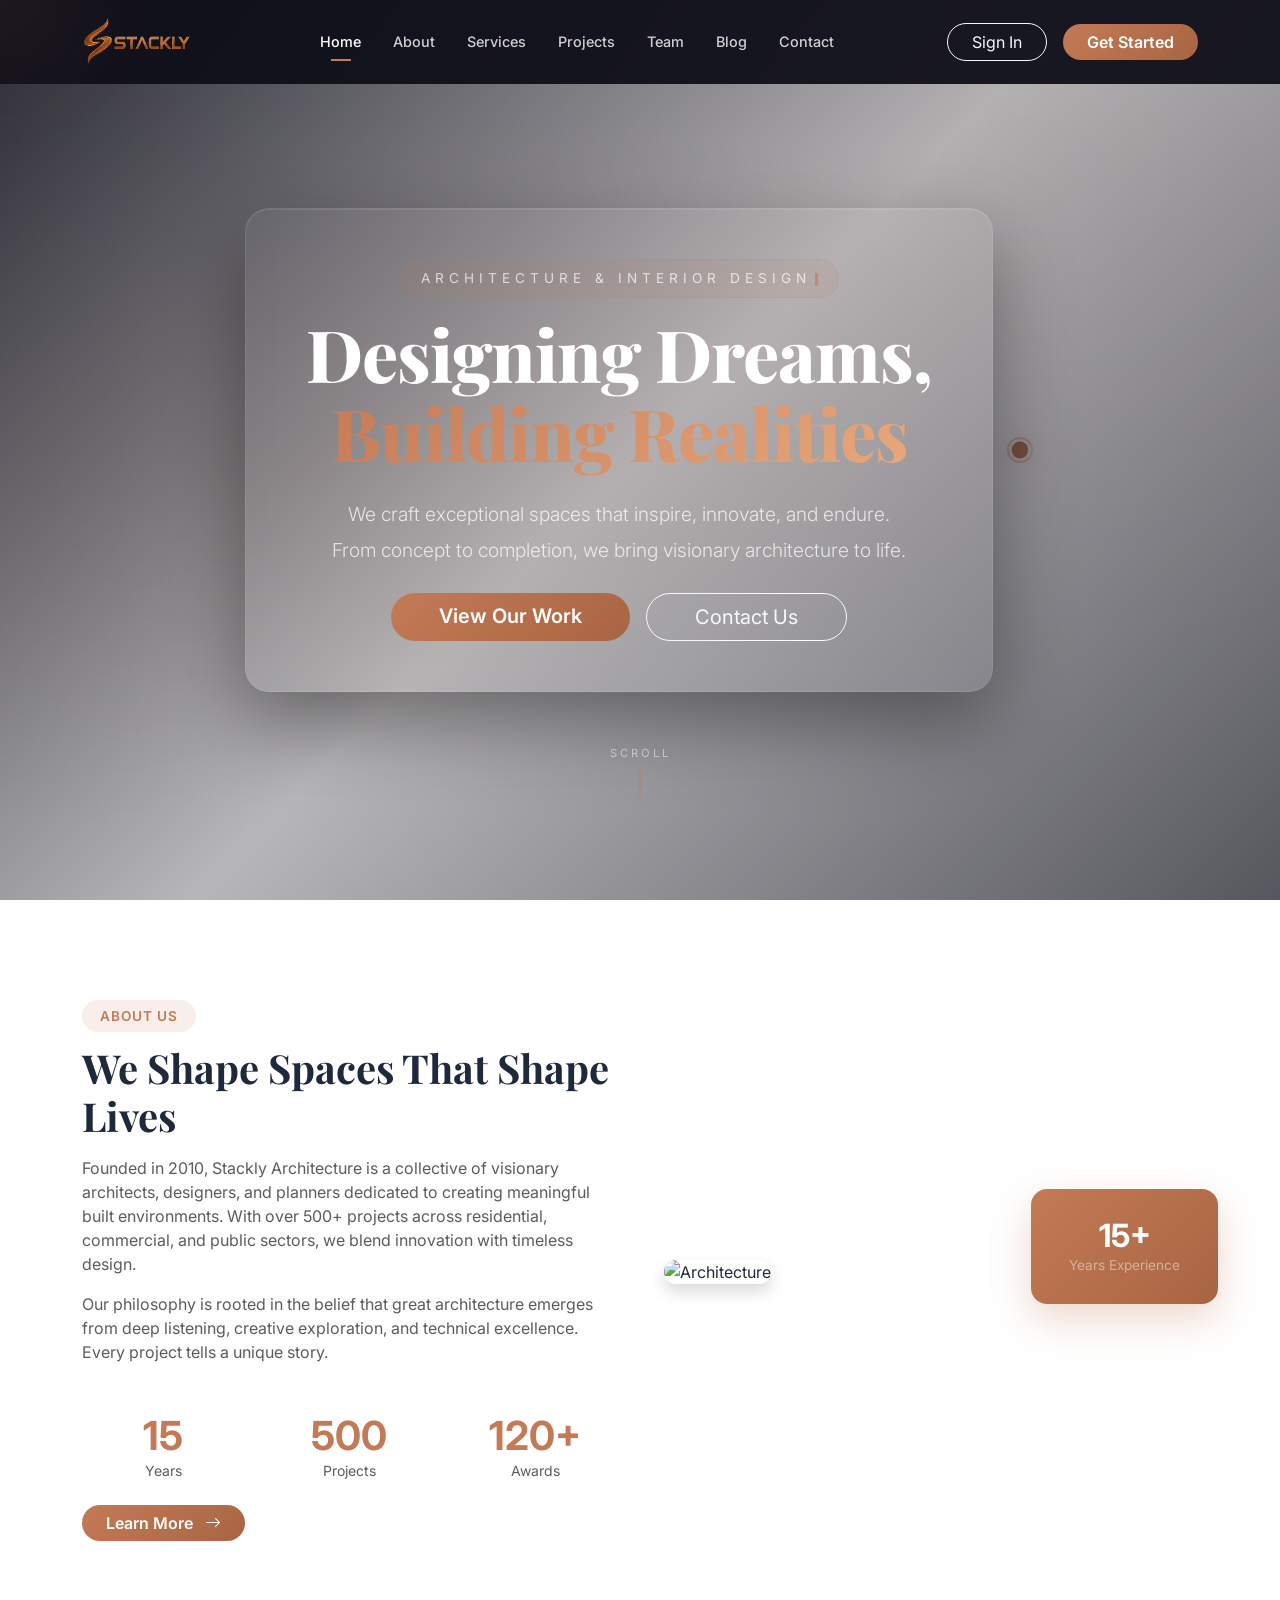
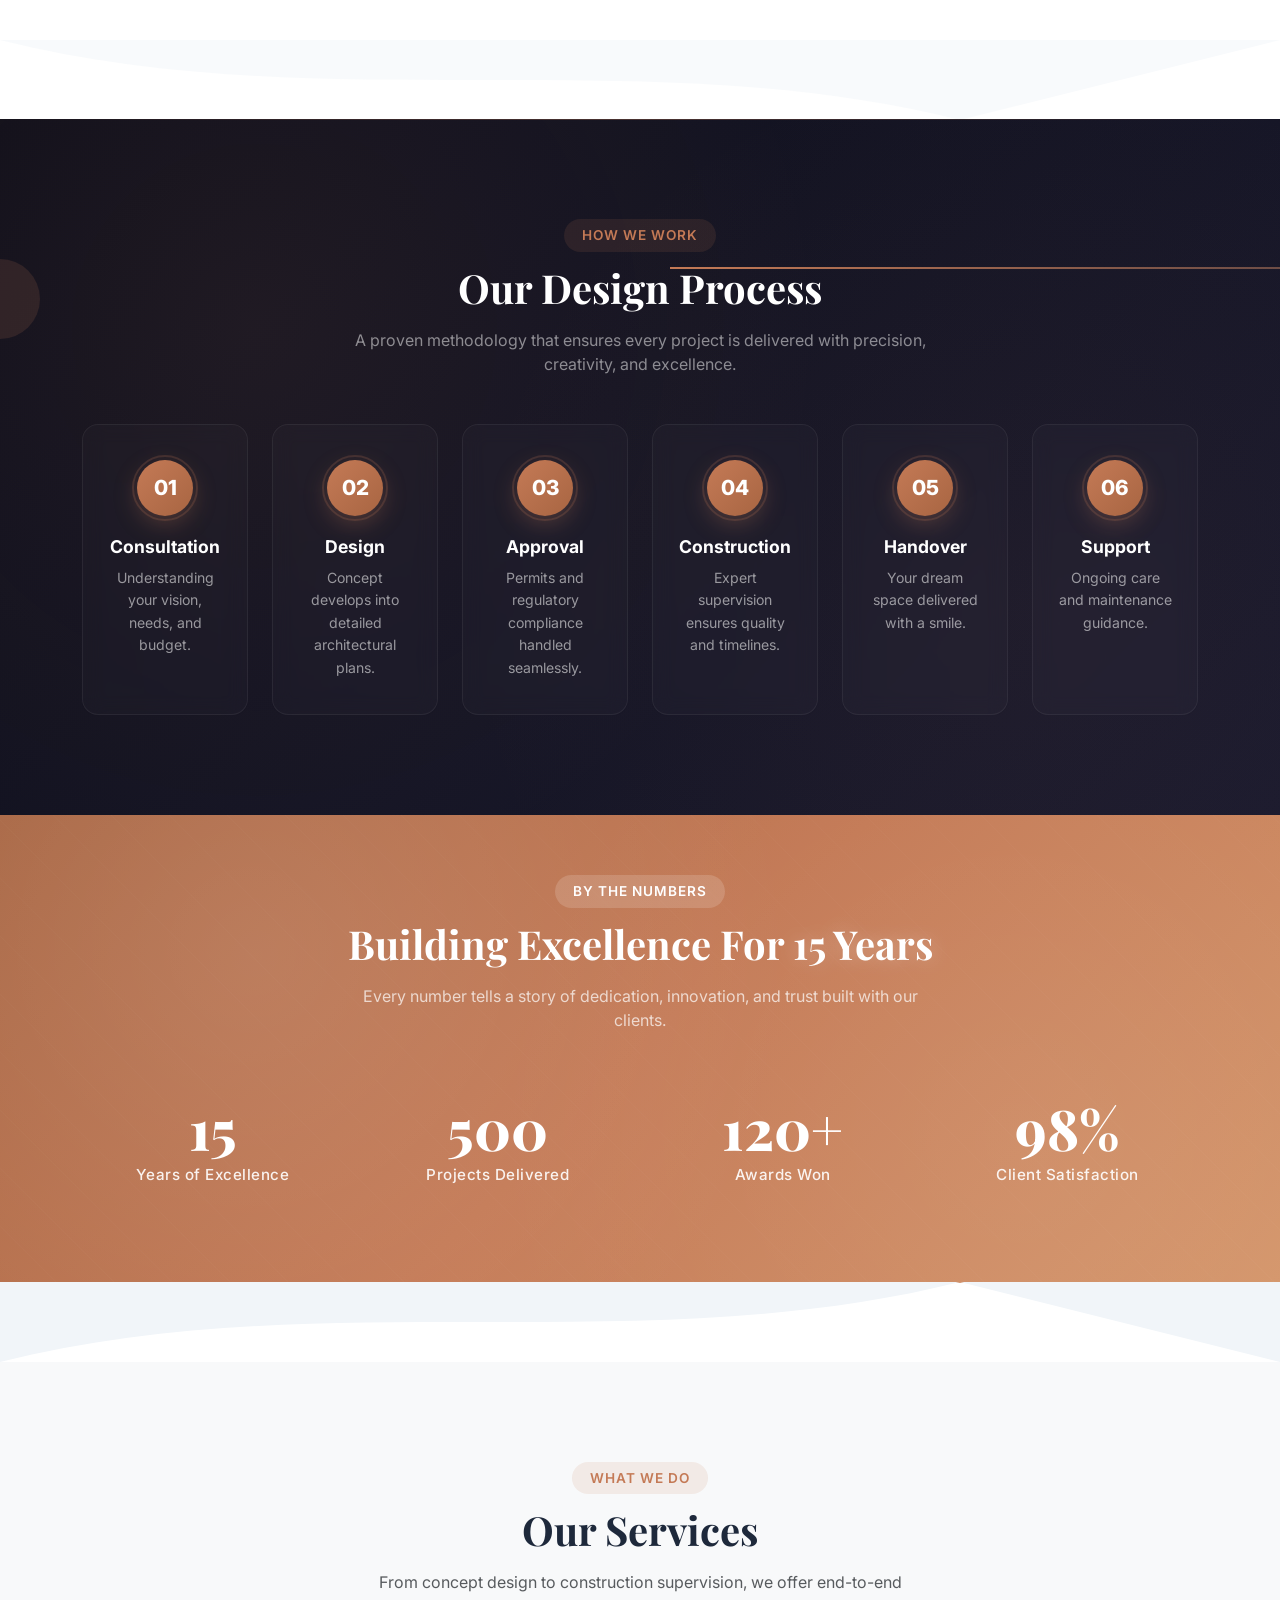
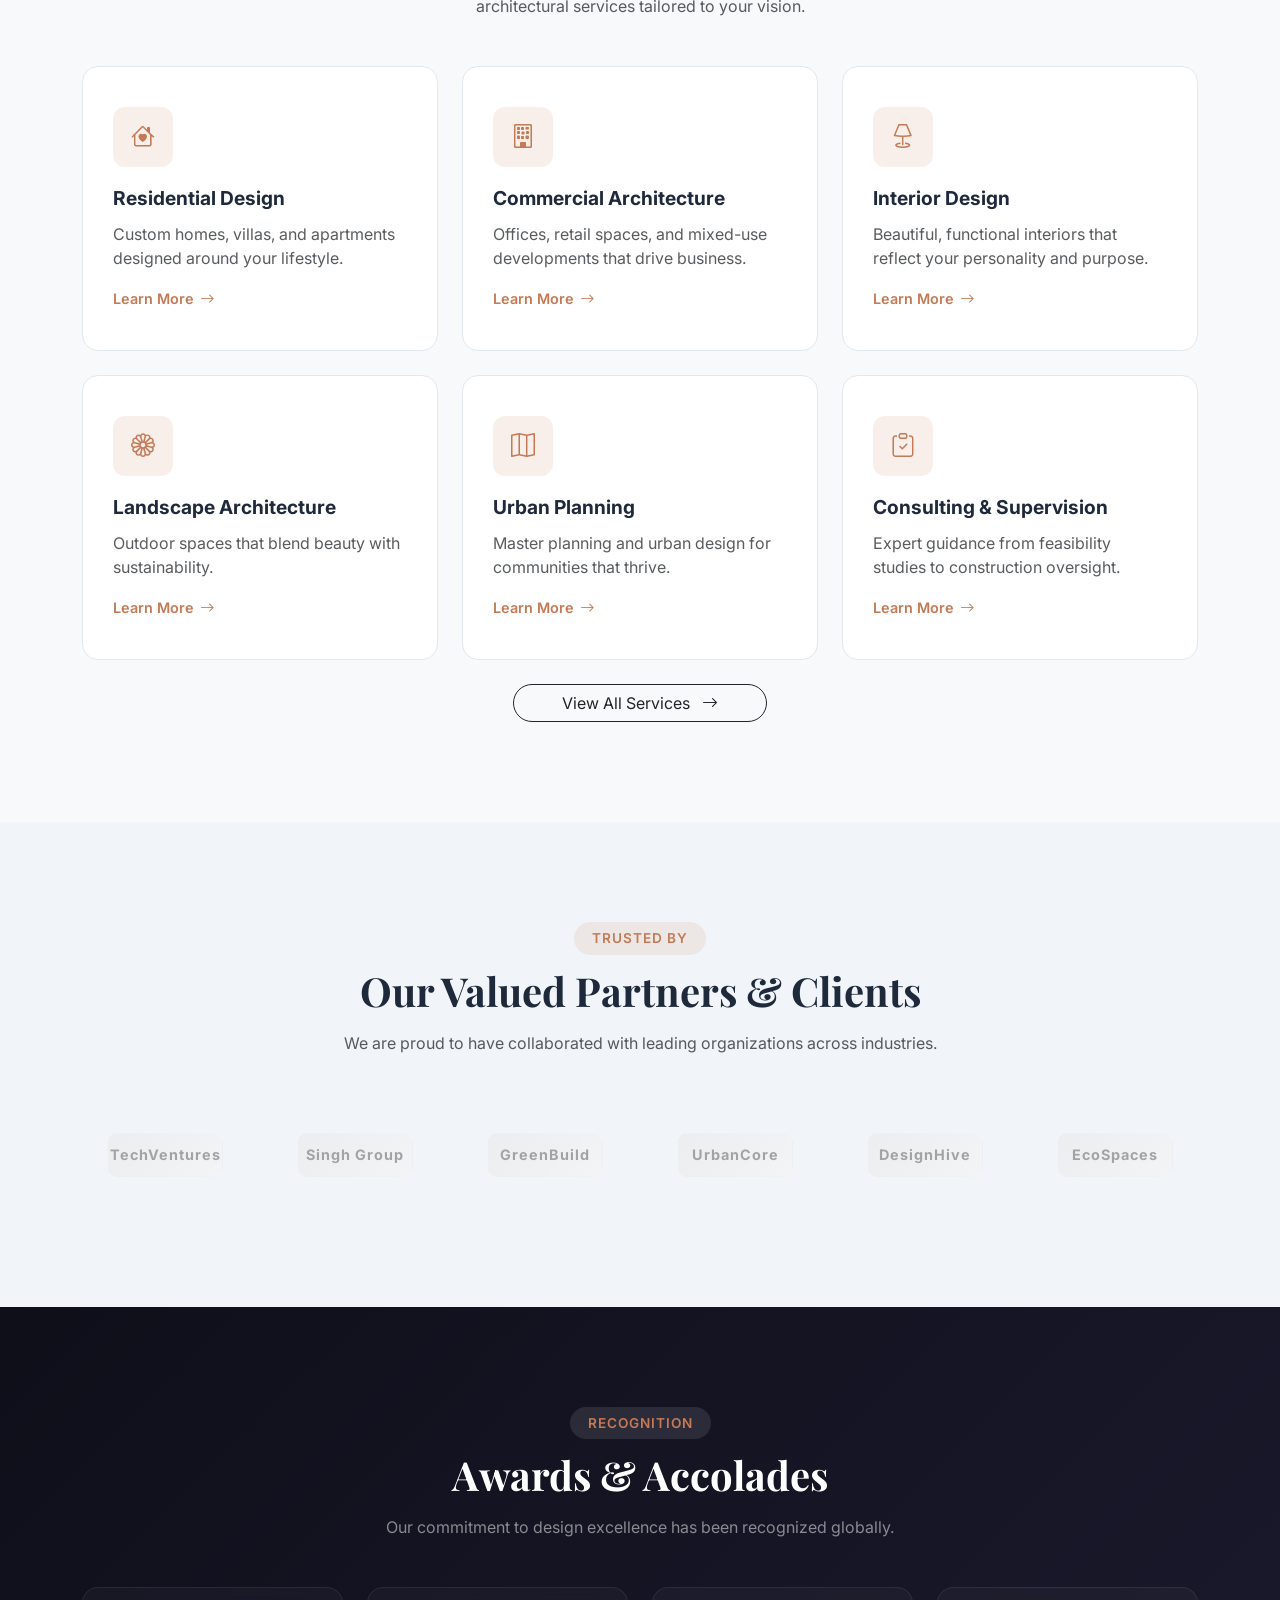
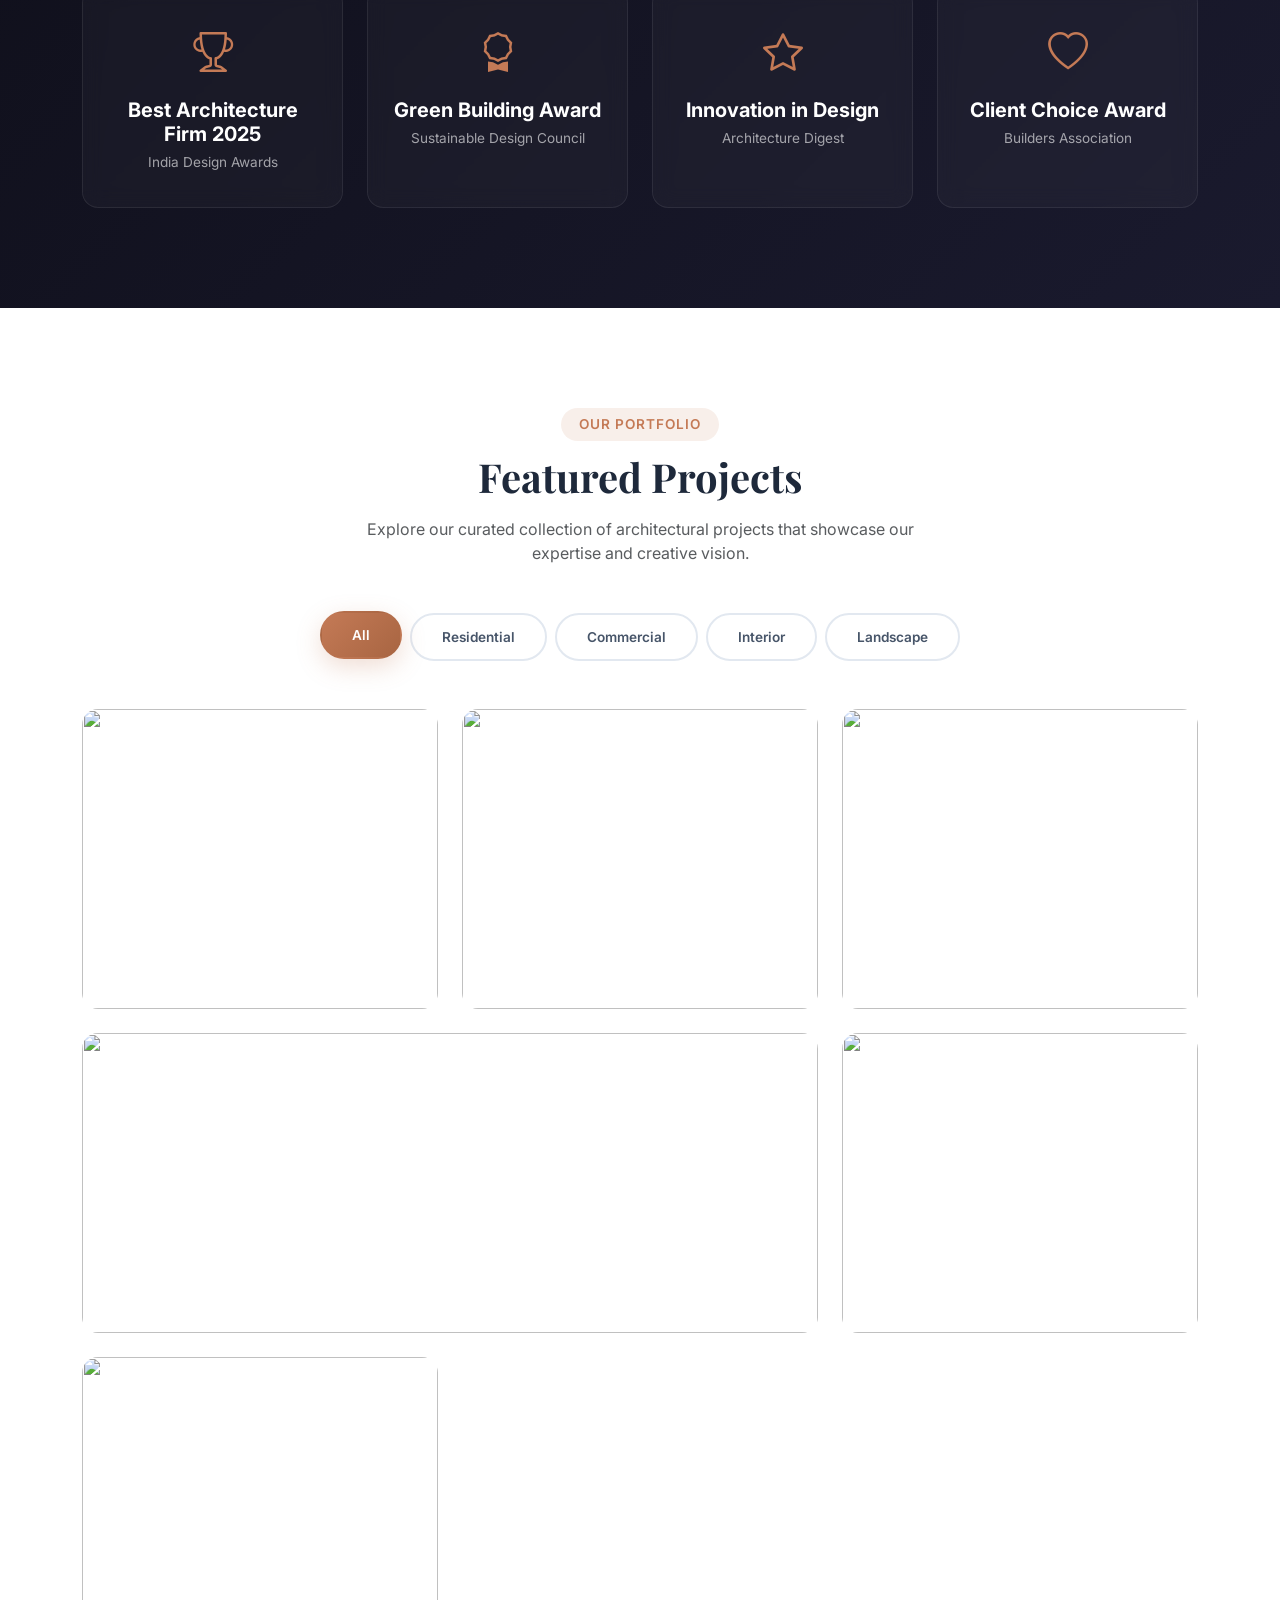
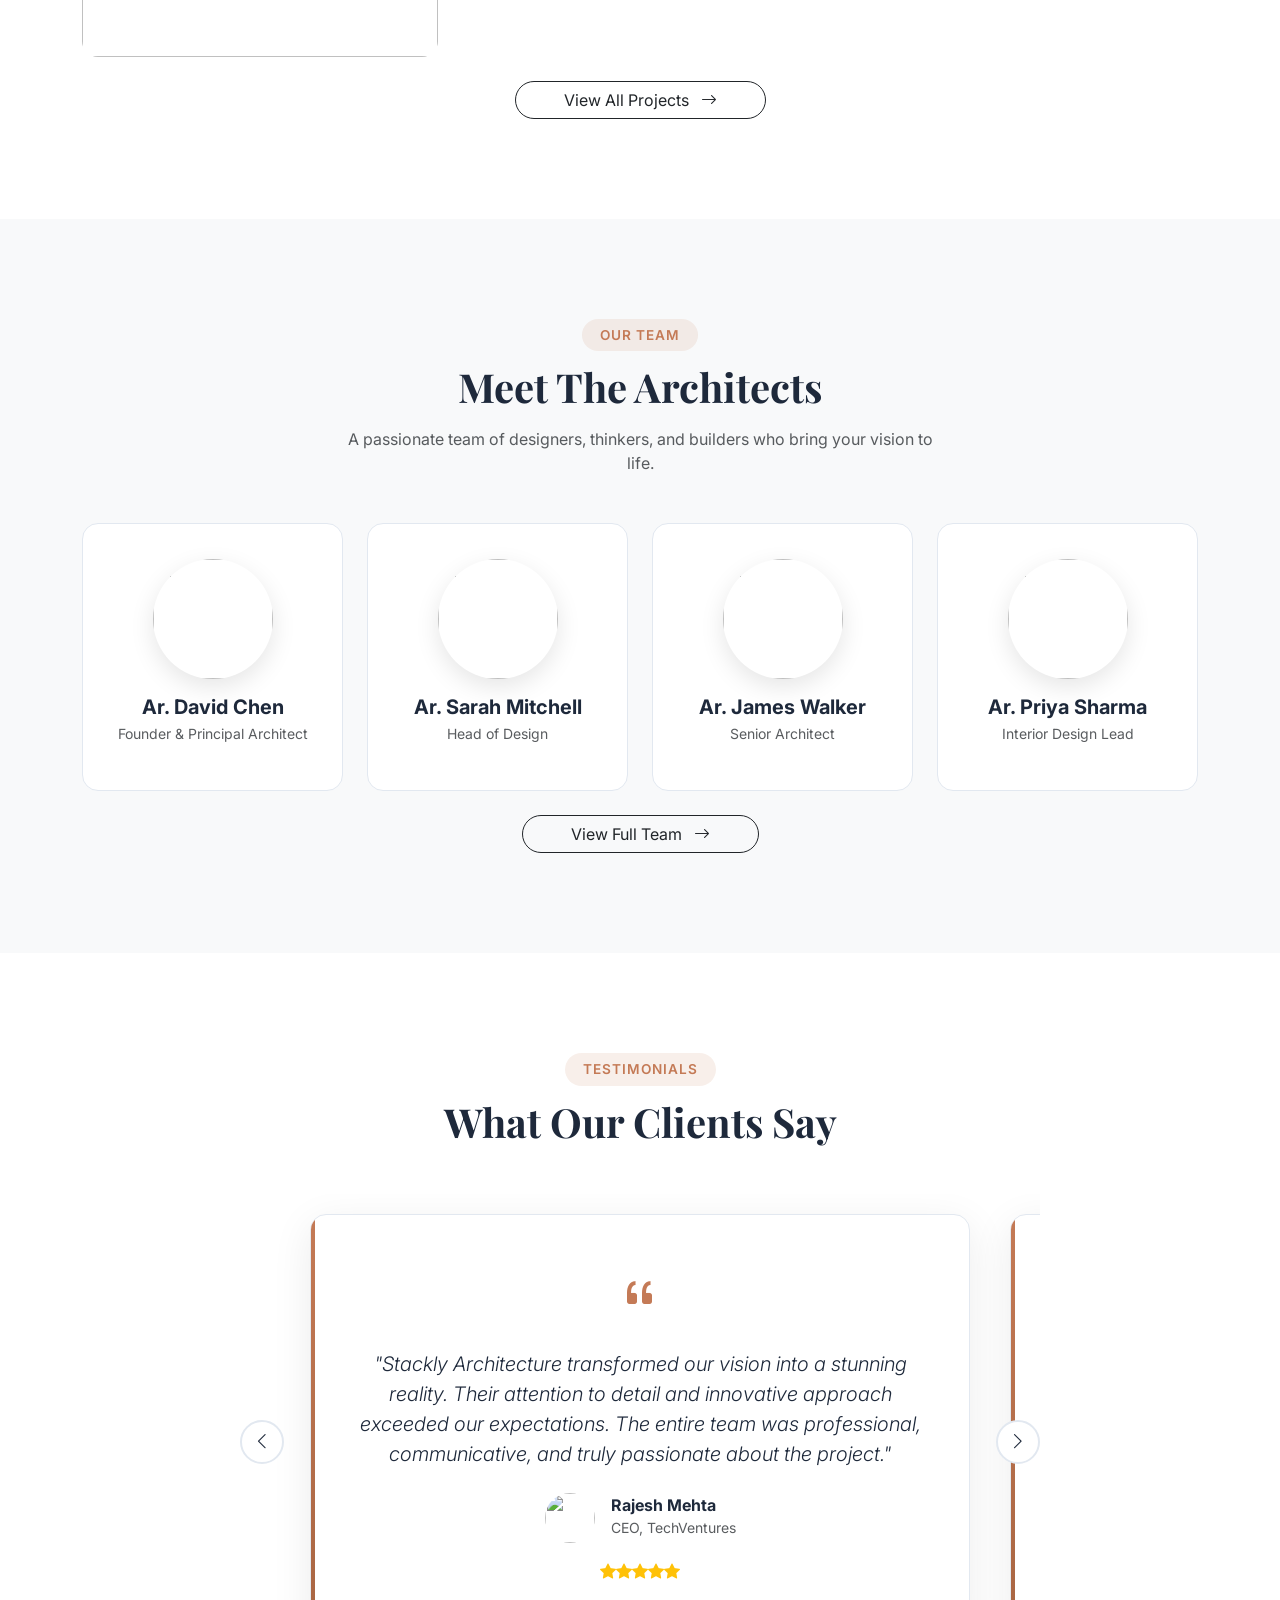
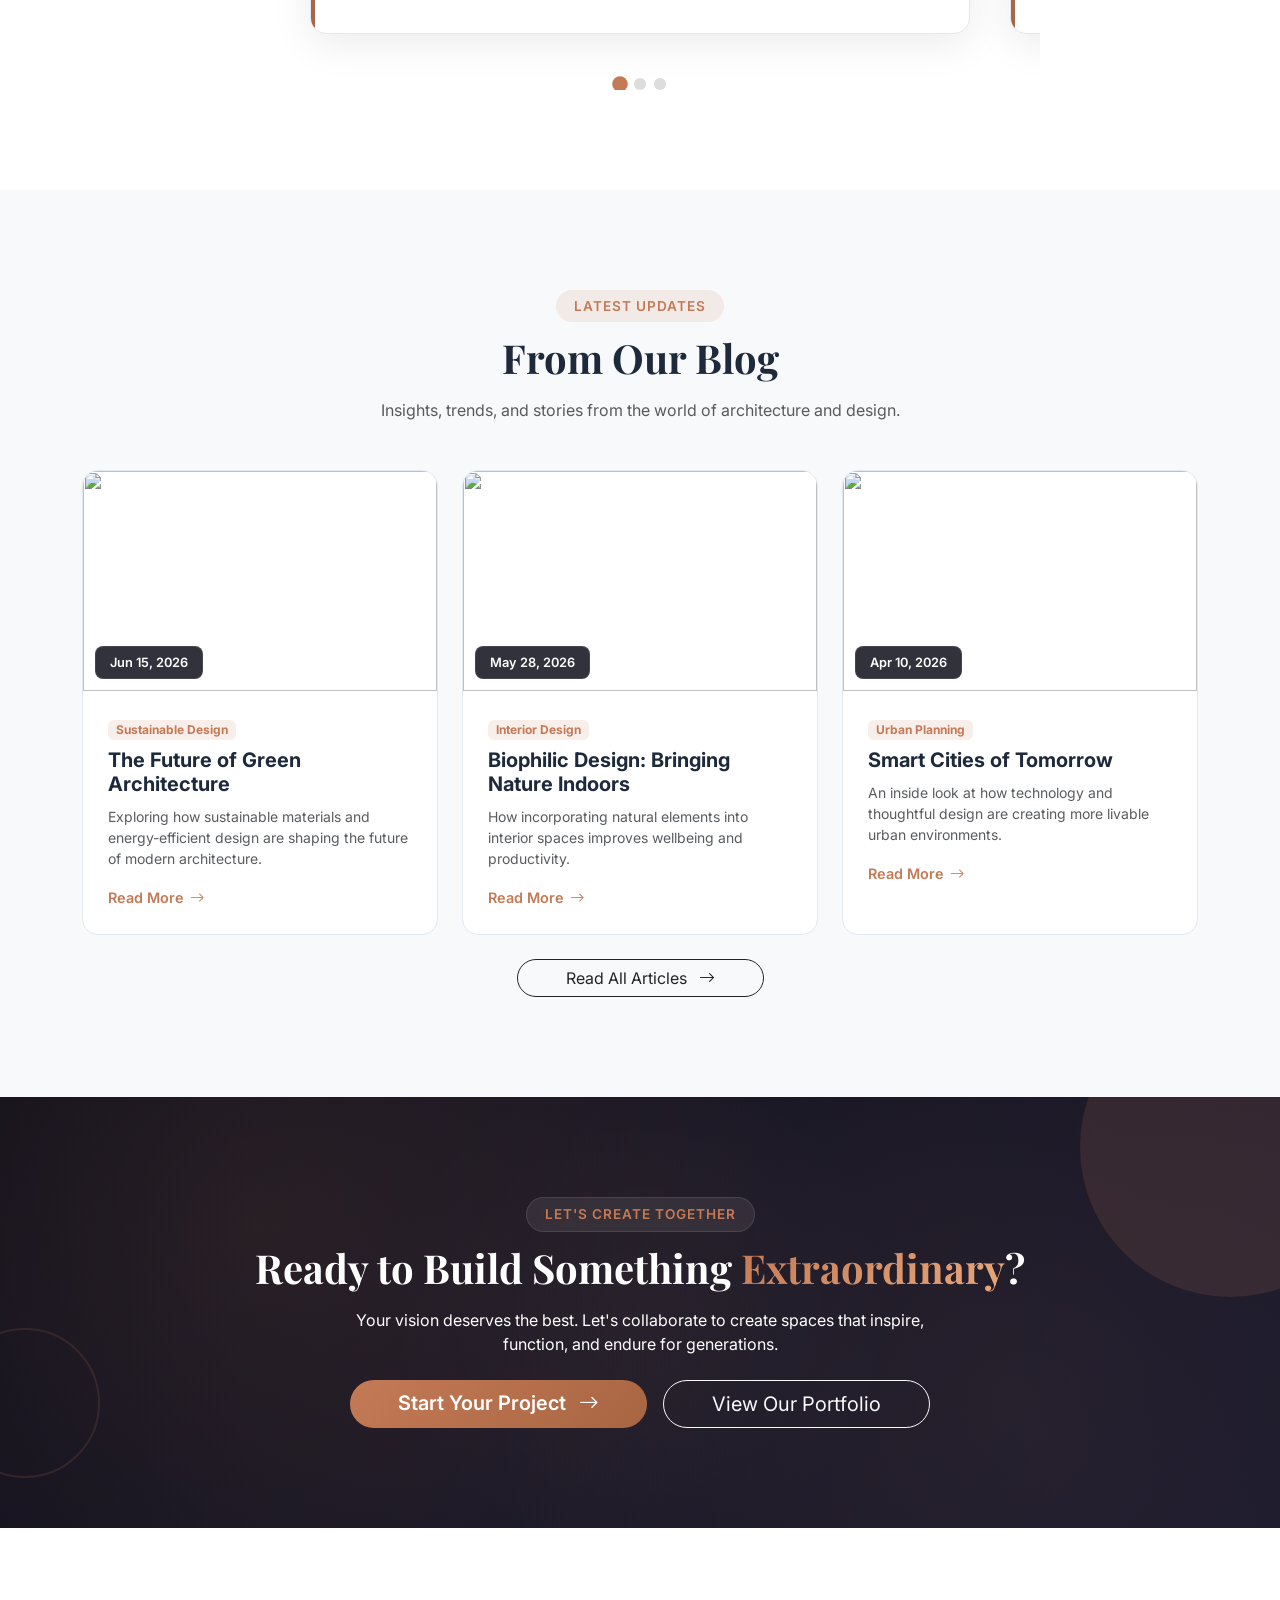
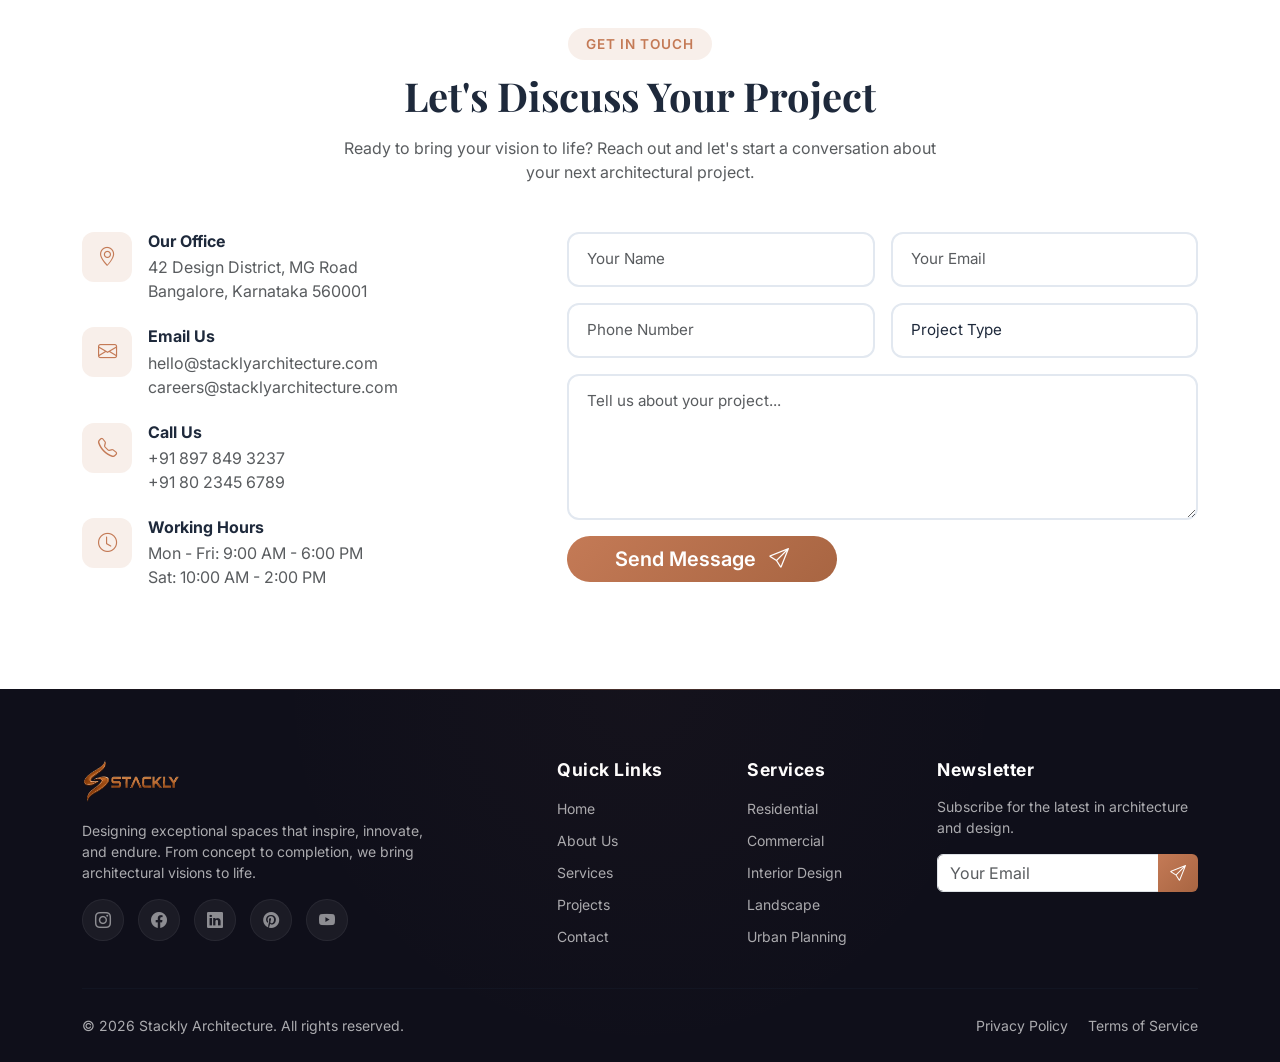
==== commit c75a69a1: "architecture-portfilo" ====
--- a/index.html
+++ b/index.html
@@ -17,7 +17,7 @@
     <nav class="navbar navbar-expand-lg navbar-dark fixed-top" id="mainNav">
         <div class="container">
             <a class="navbar-brand" href="index.html">
-                <img src="images/image.png" alt="Stackly Architecture" height="40">
+                <img src="images/image.png" alt="Stackly Architecture" height="50">
             </a>
             <button class="navbar-toggler border-0" type="button" data-bs-toggle="collapse" data-bs-target="#navMenu">
                 <span class="navbar-toggler-icon"></span>
@@ -47,16 +47,22 @@
             <div class="hero-slide" style="background-image:url('https://images.unsplash.com/photo-1600607687939-ce8a6c25118c?q=80&w=2053&auto=format&fit=crop');"></div>
         </div>
         <div class="hero-overlay"></div>
+        <div class="hero-particles" id="heroParticles"></div>
         <div class="hero-content text-center text-white">
-            <p class="hero-subtitle mb-3"><span id="typewriter-text">Architecture & Interior Design</span><span class="typewriter-cursor"></span></p>
-            <h1 class="hero-title">Designing Dreams,<br><span class="text-accent">Building Realities</span></h1>
-            <p class="hero-desc mx-auto mb-4">We craft exceptional spaces that inspire, innovate, and endure. From concept to completion, we bring visionary architecture to life.</p>
-            <div class="d-flex justify-content-center gap-3 flex-wrap">
-                <a href="projects.html" class="btn btn-accent btn-lg rounded-pill px-5">View Our Work</a>
-                <a href="contact.html" class="btn btn-outline-light btn-lg rounded-pill px-5">Contact Us</a>
-            </div>
-        </div>
-        <div class="hero-slider-controls">
+            <div class="hero-content-glass">
+                <p class="hero-subtitle mb-3"><span id="typewriter-text">Architecture & Interior Design</span><span class="typewriter-cursor"></span></p>
+                <h1 class="hero-title">Designing Dreams,<br><span class="text-accent">Building Realities</span></h1>
+                <p class="hero-desc mx-auto mb-4">We craft exceptional spaces that inspire, innovate, and endure. From concept to completion, we bring visionary architecture to life.</p>
+                <div class="d-flex justify-content-center gap-3 flex-wrap">
+                    <a href="projects.html" class="btn btn-accent btn-lg rounded-pill px-5">View Our Work</a>
+                    <a href="contact.html" class="btn btn-outline-light btn-lg rounded-pill px-5">Contact Us</a>
+                </div>
+            </div>
+        </div>
+        <div class="hero-scroll-indicator">
+            <span>Scroll</span>
+            <div class="scroll-line"></div>
+        </div>
             <span class="slider-dot active" data-index="0"></span>
             <span class="slider-dot" data-index="1"></span>
             <span class="slider-dot" data-index="2"></span>
@@ -753,7 +759,7 @@
         <div class="container">
             <div class="row gy-5">
                 <div class="col-lg-4">
-                    <h5 class="fw-bold mb-3"><img src="images/image.png" alt="Stackly Architecture" height="30"></h5>
+                    <h5 class="fw-bold mb-3"><img src="images/image.png" alt="Stackly Architecture" height="45"></h5>
                     <p class="text-white-50 small">Designing exceptional spaces that inspire, innovate, and endure. From concept to completion, we bring architectural visions to life.</p>
                     <div class="social-links mt-3">
                         <a href="404.html"><i class="bi bi-instagram"></i></a>
--- a/style.css
+++ b/style.css
@@ -45,6 +45,24 @@
 
 html {
     scroll-behavior: smooth;
+    overflow-x: hidden;
+}
+
+::-webkit-scrollbar {
+    width: 8px;
+}
+
+::-webkit-scrollbar-track {
+    background: var(--dark);
+}
+
+::-webkit-scrollbar-thumb {
+    background: linear-gradient(180deg, var(--accent), var(--accent-dark));
+    border-radius: 10px;
+}
+
+::-webkit-scrollbar-thumb:hover {
+    background: var(--accent);
 }
 
 body {
@@ -93,13 +111,35 @@
     color: #fff;
     border: none;
     font-weight: 600;
-    transition: var(--transition);
+    transition: all 0.3s cubic-bezier(0.16, 1, 0.3, 1);
+    position: relative;
+    overflow: hidden;
 }
 
 .btn-accent:hover {
     transform: translateY(-3px);
-    box-shadow: 0 10px 30px rgba(196, 122, 86, 0.35);
-    color: #fff;
+    box-shadow: 0 12px 35px rgba(196, 122, 86, 0.4);
+    color: #fff;
+}
+
+.btn-accent:active {
+    transform: translateY(-1px);
+}
+
+/* Ripple effect */
+.btn-ripple::after {
+    content: '';
+    position: absolute;
+    inset: 0;
+    background: radial-gradient(circle at var(--ripple-x, 50%) var(--ripple-y, 50%), rgba(255,255,255,0.2) 0%, transparent 60%);
+    opacity: 0;
+    transition: opacity 0.5s ease;
+    pointer-events: none;
+}
+
+.btn-ripple:active::after {
+    opacity: 1;
+    transition: opacity 0s;
 }
 
 .navbar {
@@ -154,11 +194,29 @@
 
 .hero-section {
     height: 100vh;
+    min-height: 700px;
     position: relative;
     overflow: hidden;
     display: flex;
     align-items: center;
     justify-content: center;
+}
+
+.hero-section::before {
+    content: '';
+    position: absolute;
+    inset: 0;
+    background:
+        radial-gradient(ellipse at 20% 50%, rgba(196,122,86,0.15) 0%, transparent 60%),
+        radial-gradient(ellipse at 80% 20%, rgba(196,122,86,0.08) 0%, transparent 50%),
+        radial-gradient(ellipse at 50% 80%, rgba(255,255,255,0.03) 0%, transparent 40%);
+    z-index: 1;
+    animation: heroGlow 8s ease-in-out infinite alternate;
+}
+
+@keyframes heroGlow {
+    0% { opacity: 0.6; transform: scale(1); }
+    100% { opacity: 1; transform: scale(1.05); }
 }
 
 .hero-slider {
@@ -172,8 +230,9 @@
     background-size: cover;
     background-position: center;
     opacity: 0;
-    transition: opacity 1.5s ease;
-    transform: scale(1.05);
+    transition: opacity 1.8s cubic-bezier(0.4, 0, 0.2, 1), transform 6s cubic-bezier(0.4, 0, 0.2, 1);
+    transform: scale(1.1);
+    will-change: transform, opacity;
 }
 
 .hero-slide.active {
@@ -184,43 +243,101 @@
 .hero-overlay {
     position: absolute;
     inset: 0;
-    background: linear-gradient(135deg, rgba(15,15,26,0.85) 0%, rgba(15,15,26,0.45) 100%);
+    background:
+        linear-gradient(135deg, rgba(15,15,26,0.9) 0%, rgba(15,15,26,0.3) 50%, rgba(15,15,26,0.7) 100%);
     z-index: 1;
 }
 
+/* Hero Particles */
+.hero-particles {
+    position: absolute;
+    inset: 0;
+    z-index: 1;
+    pointer-events: none;
+    overflow: hidden;
+}
+
+.hero-particle {
+    position: absolute;
+    width: 4px;
+    height: 4px;
+    background: var(--accent);
+    border-radius: 50%;
+    opacity: 0;
+    animation: particleFloat 8s infinite;
+}
+
+@keyframes particleFloat {
+    0% { opacity: 0; transform: translateY(100vh) scale(0); }
+    20% { opacity: 0.6; }
+    80% { opacity: 0.6; }
+    100% { opacity: 0; transform: translateY(-10vh) scale(1); }
+}
+
 .hero-content {
     position: relative;
     z-index: 2;
-    max-width: 800px;
+    max-width: 850px;
     padding: 0 20px;
-    animation: fadeUp 1s ease;
+    animation: fadeUp 1.2s cubic-bezier(0.16, 1, 0.3, 1);
 }
 
 @keyframes fadeUp {
-    from { opacity: 0; transform: translateY(40px); }
+    from { opacity: 0; transform: translateY(60px); }
     to { opacity: 1; transform: translateY(0); }
 }
 
+.hero-content-glass {
+    background: rgba(255,255,255,0.03);
+    backdrop-filter: blur(12px);
+    border: 1px solid rgba(255,255,255,0.08);
+    border-radius: 24px;
+    padding: 50px 60px;
+    box-shadow: 0 30px 80px rgba(0,0,0,0.4), inset 0 1px 0 rgba(255,255,255,0.1);
+}
+
 .hero-subtitle {
-    font-size: 1rem;
-    letter-spacing: 4px;
+    font-size: 0.85rem;
+    letter-spacing: 5px;
     text-transform: uppercase;
-    opacity: 0.8;
+    opacity: 0.7;
+    display: inline-block;
+    background: rgba(196,122,86,0.15);
+    padding: 8px 20px;
+    border-radius: 50px;
+    border: 1px solid rgba(196,122,86,0.2);
+    margin-bottom: 20px;
 }
 
 .hero-title {
     font-family: 'Playfair Display', serif;
-    font-size: 4rem;
+    font-size: 4.5rem;
     font-weight: 800;
-    line-height: 1.15;
-    margin-bottom: 20px;
+    line-height: 1.1;
+    margin-bottom: 24px;
+    letter-spacing: -1px;
+}
+
+.hero-title .text-accent {
+    background: linear-gradient(135deg, var(--accent), #e8a87c, var(--accent));
+    background-size: 200% 200%;
+    -webkit-background-clip: text;
+    -webkit-text-fill-color: transparent;
+    background-clip: text;
+    animation: shimmerGradient 3s ease-in-out infinite alternate;
+}
+
+@keyframes shimmerGradient {
+    0% { background-position: 0% 50%; }
+    100% { background-position: 100% 50%; }
 }
 
 .hero-desc {
-    font-size: 1.15rem;
-    opacity: 0.8;
-    max-width: 600px;
-    line-height: 1.8;
+    font-size: 1.2rem;
+    opacity: 0.75;
+    max-width: 580px;
+    line-height: 1.9;
+    font-weight: 300;
 }
 
 .hero-slider-controls {
@@ -229,32 +346,90 @@
     left: 50%;
     transform: translateX(-50%);
     display: flex;
-    gap: 10px;
+    gap: 14px;
     z-index: 3;
 }
 
 .slider-dot {
-    width: 12px;
-    height: 12px;
+    width: 14px;
+    height: 14px;
     border-radius: 50%;
-    background: rgba(255,255,255,0.35);
+    background: rgba(255,255,255,0.25);
     cursor: pointer;
     transition: var(--transition);
+    position: relative;
+}
+
+.slider-dot::after {
+    content: '';
+    position: absolute;
+    inset: -4px;
+    border-radius: 50%;
+    border: 2px solid transparent;
+    transition: var(--transition);
 }
 
 .slider-dot.active {
     background: var(--accent);
-    transform: scale(1.3);
+    transform: scale(1.2);
+    box-shadow: 0 0 20px rgba(196,122,86,0.4);
+}
+
+.slider-dot.active::after {
+    border-color: rgba(196,122,86,0.3);
+}
+
+/* Hero scroll indicator */
+.hero-scroll-indicator {
+    position: absolute;
+    bottom: 90px;
+    left: 50%;
+    transform: translateX(-50%);
+    z-index: 3;
+    display: flex;
+    flex-direction: column;
+    align-items: center;
+    gap: 8px;
+    animation: bounceDown 2s infinite;
+    cursor: pointer;
+}
+
+.hero-scroll-indicator span {
+    color: rgba(255,255,255,0.5);
+    font-size: 0.7rem;
+    letter-spacing: 3px;
+    text-transform: uppercase;
+}
+
+.hero-scroll-indicator .scroll-line {
+    width: 1px;
+    height: 40px;
+    background: linear-gradient(to bottom, var(--accent), transparent);
+}
+
+@keyframes bounceDown {
+    0%, 100% { transform: translateX(-50%) translateY(0); }
+    50% { transform: translateX(-50%) translateY(10px); }
 }
 
 .about-exp-box {
     position: absolute;
     bottom: -20px;
     right: -20px;
-    background: var(--accent);
-    padding: 25px 35px;
+    background: linear-gradient(135deg, var(--accent), var(--accent-dark));
+    padding: 28px 38px;
     border-radius: var(--radius);
     text-align: center;
+    box-shadow: 0 15px 40px rgba(196,122,86,0.3);
+}
+
+.about-exp-box h3 {
+    font-size: 2rem;
+}
+
+.about-exp-box p {
+    font-size: 0.85rem;
+    opacity: 0.9;
 }
 
 .counter {
@@ -263,18 +438,51 @@
 
 .service-card {
     background: var(--card-bg);
-    padding: 35px 30px;
+    padding: 40px 30px;
     border-radius: var(--radius);
     border: 1px solid var(--card-border);
-    transition: var(--transition);
+    transition: all 0.4s cubic-bezier(0.16, 1, 0.3, 1);
     cursor: pointer;
     height: 100%;
+    position: relative;
+    overflow: hidden;
+}
+
+.service-card::before {
+    content: '';
+    position: absolute;
+    top: 0;
+    left: 0;
+    right: 0;
+    height: 3px;
+    background: var(--gradient-accent);
+    transform: scaleX(0);
+    transform-origin: left;
+    transition: transform 0.4s cubic-bezier(0.16, 1, 0.3, 1);
+}
+
+.service-card::after {
+    content: '';
+    position: absolute;
+    inset: 0;
+    background: radial-gradient(circle at var(--mouse-x, 50%) var(--mouse-y, 50%), rgba(196,122,86,0.06) 0%, transparent 60%);
+    opacity: 0;
+    transition: opacity 0.4s ease;
+    pointer-events: none;
+}
+
+.service-card:hover::before {
+    transform: scaleX(1);
+}
+
+.service-card:hover::after {
+    opacity: 1;
 }
 
 .service-card:hover {
-    transform: translateY(-8px);
-    box-shadow: var(--shadow-hover);
-    border-color: var(--accent);
+    transform: translateY(-10px);
+    box-shadow: 0 30px 60px rgba(0,0,0,0.12), 0 10px 20px rgba(0,0,0,0.05);
+    border-color: rgba(196,122,86,0.3);
 }
 
 .service-icon {
@@ -311,7 +519,7 @@
 }
 
 .filter-btn {
-    padding: 10px 28px;
+    padding: 12px 30px;
     border-radius: 50px;
     border: 2px solid var(--card-border);
     background: transparent;
@@ -319,15 +527,22 @@
     font-weight: 600;
     font-size: 0.85rem;
     cursor: pointer;
-    transition: var(--transition);
-}
-
-.filter-btn:hover,
-.filter-btn.active {
-    background: var(--accent);
-    color: #fff;
+    transition: all 0.3s cubic-bezier(0.16, 1, 0.3, 1);
+}
+
+.filter-btn:hover {
+    background: rgba(196,122,86,0.08);
+    color: var(--accent);
     border-color: var(--accent);
     transform: translateY(-2px);
+}
+
+.filter-btn.active {
+    background: var(--gradient-accent);
+    color: #fff;
+    border-color: transparent;
+    transform: translateY(-2px);
+    box-shadow: 0 8px 25px rgba(196,122,86,0.25);
 }
 
 .project-card {
@@ -403,11 +618,14 @@
     display: none;
     align-items: center;
     justify-content: center;
-    backdrop-filter: blur(10px);
+    backdrop-filter: blur(20px);
+    opacity: 0;
+    transition: opacity 0.4s ease;
 }
 
 .lightbox.active {
     display: flex;
+    opacity: 1;
 }
 
 .lightbox img {
@@ -415,6 +633,12 @@
     max-height: 85%;
     border-radius: 12px;
     object-fit: contain;
+    transform: scale(0.95);
+    transition: transform 0.4s cubic-bezier(0.16, 1, 0.3, 1);
+}
+
+.lightbox.active img {
+    transform: scale(1);
 }
 
 .lightbox-close {
@@ -545,6 +769,34 @@
     border-radius: var(--radius);
     box-shadow: var(--shadow);
     border: 1px solid var(--card-border);
+    position: relative;
+    overflow: hidden;
+}
+
+.testimonial-card::before {
+    content: '';
+    position: absolute;
+    top: 0;
+    left: 0;
+    width: 4px;
+    height: 100%;
+    background: var(--gradient-accent);
+}
+
+.testimonial-card .bi-quote {
+    position: relative;
+}
+
+.testimonial-card .bi-quote::after {
+    content: '';
+    position: absolute;
+    width: 60px;
+    height: 60px;
+    background: rgba(196,122,86,0.08);
+    border-radius: 50%;
+    top: -15px;
+    left: -15px;
+    z-index: -1;
 }
 
 .testimonial-dot {
@@ -593,13 +845,31 @@
     border-radius: var(--radius);
     overflow: hidden;
     border: 1px solid var(--card-border);
-    transition: var(--transition);
+    transition: all 0.4s cubic-bezier(0.16, 1, 0.3, 1);
     height: 100%;
+    position: relative;
+}
+
+.blog-card::after {
+    content: '';
+    position: absolute;
+    bottom: 0;
+    left: 0;
+    right: 0;
+    height: 3px;
+    background: var(--gradient-accent);
+    transform: scaleX(0);
+    transform-origin: left;
+    transition: transform 0.4s cubic-bezier(0.16, 1, 0.3, 1);
+}
+
+.blog-card:hover::after {
+    transform: scaleX(1);
 }
 
 .blog-card:hover {
-    transform: translateY(-8px);
-    box-shadow: var(--shadow-hover);
+    transform: translateY(-10px);
+    box-shadow: 0 30px 60px rgba(0,0,0,0.12);
 }
 
 .blog-img {
@@ -612,11 +882,11 @@
     width: 100%;
     height: 100%;
     object-fit: cover;
-    transition: transform 0.8s ease;
+    transition: transform 0.8s cubic-bezier(0.16, 1, 0.3, 1);
 }
 
 .blog-card:hover .blog-img img {
-    transform: scale(1.1);
+    transform: scale(1.08);
 }
 
 .blog-date {
@@ -629,6 +899,8 @@
     border-radius: 8px;
     font-size: 0.8rem;
     font-weight: 600;
+    backdrop-filter: blur(8px);
+    border: 1px solid rgba(255,255,255,0.1);
 }
 
 .blog-body {
@@ -638,6 +910,11 @@
 .blog-body h5 {
     font-weight: 700;
     margin-bottom: 10px;
+    transition: color 0.3s ease;
+}
+
+.blog-card:hover .blog-body h5 {
+    color: var(--accent);
 }
 
 .blog-link {
@@ -688,40 +965,91 @@
 
 .footer {
     background: var(--dark);
-    padding: 60px 0 20px;
+    padding: 70px 0 25px;
+    position: relative;
+    overflow: hidden;
+}
+
+.footer::before {
+    content: '';
+    position: absolute;
+    top: 0;
+    left: 0;
+    right: 0;
+    height: 1px;
+    background: linear-gradient(90deg, transparent, rgba(196,122,86,0.3), transparent);
+}
+
+.footer::after {
+    content: '';
+    position: absolute;
+    inset: 0;
+    background: radial-gradient(circle at 50% 0%, rgba(196,122,86,0.03) 0%, transparent 50%);
+    pointer-events: none;
 }
 
 .footer h5,
 .footer h6 {
     color: #fff;
+    font-size: 1.1rem;
+    letter-spacing: 0.5px;
 }
 
 .footer .text-white-50 {
-    color: rgba(255,255,255,0.75) !important;
+    color: rgba(255,255,255,0.65) !important;
 }
 
 .footer small.text-white-50 {
-    color: rgba(255,255,255,0.65) !important;
+    color: rgba(255,255,255,0.55) !important;
 }
 
 .social-links a {
     display: inline-flex;
     align-items: center;
     justify-content: center;
-    width: 40px;
-    height: 40px;
+    width: 42px;
+    height: 42px;
     border-radius: 50%;
-    background: rgba(255,255,255,0.06);
-    color: rgba(255,255,255,0.6);
+    background: rgba(255,255,255,0.05);
+    color: rgba(255,255,255,0.5);
     text-decoration: none;
-    transition: var(--transition);
-    margin-right: 8px;
+    transition: all 0.3s cubic-bezier(0.16, 1, 0.3, 1);
+    margin-right: 10px;
+    border: 1px solid rgba(255,255,255,0.06);
 }
 
 .social-links a:hover {
     background: var(--accent);
     color: #fff;
-    transform: translateY(-3px);
+    transform: translateY(-4px) scale(1.05);
+    border-color: var(--accent);
+    box-shadow: 0 8px 25px rgba(196,122,86,0.3);
+}
+
+.footer ul li a {
+    position: relative;
+    display: inline-block;
+    transition: all 0.3s ease;
+}
+
+.footer ul li a::after {
+    content: '';
+    position: absolute;
+    bottom: -2px;
+    left: 0;
+    width: 0;
+    height: 1px;
+    background: var(--accent);
+    transition: width 0.3s ease;
+}
+
+.footer ul li a:hover {
+    color: var(--accent) !important;
+    transform: translateX(4px);
+}
+
+.footer ul li a:hover::after {
+    width: 100%;
 }
 
 .back-to-top {
@@ -838,7 +1166,34 @@
 
 .auth-card .form-check-input {
     background: rgba(255,255,255,0.08);
-    border-color: rgba(255,255,255,0.2);
+    border-color: rgba(255,255,255,0.4);
+    cursor: pointer;
+    width: 1.1em;
+    height: 1.1em;
+    margin-top: 0.2em;
+}
+
+.auth-card .form-check-input:checked {
+    background-color: var(--accent);
+    border-color: var(--accent);
+}
+
+.auth-card .form-check-input:focus {
+    border-color: var(--accent);
+    box-shadow: 0 0 0 0.25rem rgba(196,122,86,0.25);
+}
+
+.auth-card .form-check-input[type="radio"]:checked {
+    background-image: url("data:image/svg+xml,%3csvg xmlns='http://www.w3.org/2000/svg' viewBox='-4 -4 8 8'%3e%3ccircle r='2' fill='%23fff'/%3e%3c/svg%3e");
+}
+
+.auth-card .form-check-input[type="checkbox"]:checked {
+    background-image: url("data:image/svg+xml,%3csvg xmlns='http://www.w3.org/2000/svg' viewBox='0 0 20 20'%3e%3cpath fill='none' stroke='%23fff' stroke-linecap='round' stroke-linejoin='round' stroke-width='3' d='m6 10 3 3 6-6'/%3e%3c/svg%3e");
+}
+
+.auth-card .form-check-label {
+    cursor: pointer;
+    padding-left: 0.15rem;
 }
 
 .auth-card .text-white-50 {
@@ -1356,64 +1711,106 @@
     content: '';
     position: absolute;
     inset: 0;
-    background: radial-gradient(circle at 50% 0%, rgba(196,122,86,0.06) 0%, transparent 60%);
+    background:
+        radial-gradient(circle at 20% 30%, rgba(196,122,86,0.08) 0%, transparent 50%),
+        radial-gradient(circle at 80% 70%, rgba(196,122,86,0.05) 0%, transparent 50%);
     pointer-events: none;
 }
 
+.process-section::after {
+    content: '';
+    position: absolute;
+    top: 0;
+    left: 0;
+    right: 0;
+    height: 1px;
+    background: linear-gradient(90deg, transparent, rgba(196,122,86,0.3), transparent);
+}
+
 .process-step {
     position: relative;
-    padding: 30px;
-    background: rgba(255,255,255,0.03);
+    padding: 35px 25px;
+    background: rgba(255,255,255,0.02);
     border: 1px solid rgba(255,255,255,0.06);
     border-radius: var(--radius);
-    transition: var(--transition);
+    transition: all 0.4s cubic-bezier(0.16, 1, 0.3, 1);
     height: 100%;
     text-align: center;
+    backdrop-filter: blur(10px);
+}
+
+.process-step::before {
+    content: '';
+    position: absolute;
+    inset: -1px;
+    border-radius: var(--radius);
+    background: linear-gradient(135deg, rgba(196,122,86,0.2), transparent 50%, rgba(196,122,86,0.1));
+    opacity: 0;
+    transition: opacity 0.4s ease;
+    z-index: -1;
 }
 
 .process-step:hover {
-    background: rgba(255,255,255,0.06);
-    border-color: var(--accent);
-    transform: translateY(-8px);
-    box-shadow: 0 15px 40px rgba(0,0,0,0.2);
+    background: rgba(255,255,255,0.05);
+    border-color: rgba(196,122,86,0.4);
+    transform: translateY(-10px);
+    box-shadow: 0 20px 60px rgba(0,0,0,0.3), 0 0 40px rgba(196,122,86,0.05);
+}
+
+.process-step:hover::before {
+    opacity: 1;
 }
 
 .process-step .step-number {
-    width: 50px;
-    height: 50px;
+    width: 56px;
+    height: 56px;
     display: flex;
     align-items: center;
     justify-content: center;
     background: var(--gradient-accent);
     border-radius: 50%;
     font-weight: 800;
-    font-size: 1.2rem;
-    color: #fff;
-    margin: 0 auto 18px;
+    font-size: 1.3rem;
+    color: #fff;
+    margin: 0 auto 20px;
     position: relative;
     z-index: 1;
+    box-shadow: 0 8px 25px rgba(196,122,86,0.3);
 }
 
 .process-step .step-number::after {
     content: '';
     position: absolute;
-    inset: -4px;
+    inset: -5px;
     border-radius: 50%;
     border: 2px solid var(--accent);
-    opacity: 0.3;
-    animation: pulseBorder 2s infinite;
+    opacity: 0.2;
+    animation: pulseBorder 2.5s infinite;
+}
+
+.process-step:hover .step-number {
+    box-shadow: 0 8px 35px rgba(196,122,86,0.5);
+    transform: scale(1.05);
+}
+
+@keyframes pulseBorder {
+    0% { transform: scale(1); opacity: 0.3; }
+    50% { transform: scale(1.15); opacity: 0; }
+    100% { transform: scale(1); opacity: 0.3; }
 }
 
 .process-step h5 {
     color: #fff;
     font-weight: 700;
     margin-bottom: 10px;
+    font-size: 1.1rem;
 }
 
 .process-step p {
-    color: rgba(255,255,255,0.6);
-    font-size: 0.9rem;
+    color: rgba(255,255,255,0.55);
+    font-size: 0.88rem;
     margin-bottom: 0;
+    line-height: 1.6;
 }
 
 .process-connector {
@@ -1424,11 +1821,11 @@
     .process-connector {
         display: block;
         position: absolute;
-        top: 45px;
+        top: 48px;
         left: calc(50% + 30px);
         width: calc(100% - 60px);
         height: 2px;
-        background: linear-gradient(90deg, var(--accent), rgba(255,255,255,0.1));
+        background: linear-gradient(90deg, var(--accent), rgba(255,255,255,0.08));
         z-index: 0;
     }
 }
@@ -1443,16 +1840,16 @@
     display: flex;
     align-items: center;
     justify-content: center;
-    padding: 25px;
+    padding: 30px 25px;
     opacity: 0.5;
-    transition: var(--transition);
+    transition: all 0.4s cubic-bezier(0.16, 1, 0.3, 1);
     filter: grayscale(1);
 }
 
 .client-logo-wrapper:hover {
     opacity: 1;
     filter: grayscale(0);
-    transform: scale(1.05);
+    transform: scale(1.08);
 }
 
 .client-logo-wrapper img {
@@ -1462,17 +1859,65 @@
 }
 
 .client-logo-placeholder {
-    width: 120px;
-    height: 40px;
-    background: linear-gradient(90deg, var(--card-border), var(--section-bg));
-    border-radius: 8px;
+    width: 130px;
+    height: 44px;
+    background: linear-gradient(135deg, var(--card-border), var(--section-bg));
+    border-radius: 10px;
     display: flex;
     align-items: center;
     justify-content: center;
     font-weight: 700;
     color: var(--text-muted);
-    font-size: 0.95rem;
+    font-size: 0.9rem;
     letter-spacing: 1px;
+    transition: all 0.3s ease;
+    border: 1px solid transparent;
+}
+
+.client-logo-wrapper:hover .client-logo-placeholder {
+    border-color: var(--accent);
+    color: var(--accent);
+    background: rgba(196,122,86,0.05);
+}
+
+/* ========== FLOATING SHAPES ========== */
+.floating-shape {
+    position: absolute;
+    border-radius: 50%;
+    pointer-events: none;
+    z-index: 0;
+}
+
+.floating-shape-1 {
+    width: 250px;
+    height: 250px;
+    background: radial-gradient(circle, rgba(196,122,86,0.06) 0%, transparent 70%);
+    top: -80px;
+    right: -80px;
+    animation: floatShape 12s ease-in-out infinite alternate;
+}
+
+.floating-shape-2 {
+    width: 180px;
+    height: 180px;
+    background: radial-gradient(circle, rgba(255,255,255,0.03) 0%, transparent 70%);
+    bottom: -60px;
+    left: -60px;
+    animation: floatShape 10s ease-in-out infinite alternate-reverse;
+}
+
+.floating-shape-3 {
+    width: 200px;
+    height: 200px;
+    background: radial-gradient(circle, rgba(196,122,86,0.05) 0%, transparent 70%);
+    top: 20%;
+    left: -40px;
+    animation: floatShape 14s ease-in-out infinite alternate;
+}
+
+@keyframes floatShape {
+    0% { transform: translate(0, 0) scale(1); }
+    100% { transform: translate(30px, -30px) scale(1.1); }
 }
 
 /* ========== CTA SECTION ========== */
@@ -1487,8 +1932,9 @@
     position: absolute;
     inset: 0;
     background:
-        radial-gradient(circle at 20% 50%, rgba(196,122,86,0.1) 0%, transparent 50%),
-        radial-gradient(circle at 80% 50%, rgba(196,122,86,0.06) 0%, transparent 50%);
+        radial-gradient(circle at 20% 30%, rgba(196,122,86,0.12) 0%, transparent 50%),
+        radial-gradient(circle at 80% 70%, rgba(196,122,86,0.08) 0%, transparent 50%),
+        radial-gradient(circle at 50% 50%, rgba(255,255,255,0.02) 0%, transparent 40%);
     pointer-events: none;
 }
 
@@ -1499,9 +1945,15 @@
     left: -50%;
     width: 200%;
     height: 200%;
-    background: radial-gradient(circle at 50% 50%, rgba(196,122,86,0.03), transparent 40%);
-    animation: float 8s ease-in-out infinite;
+    background: radial-gradient(circle at 50% 50%, rgba(196,122,86,0.04), transparent 40%);
+    animation: float 10s ease-in-out infinite alternate;
     pointer-events: none;
+}
+
+@keyframes float {
+    0% { transform: translate(0, 0) rotate(0deg); }
+    50% { transform: translate(30px, -30px) rotate(5deg); }
+    100% { transform: translate(-20px, 20px) rotate(-5deg); }
 }
 
 .cta-content {
@@ -1514,49 +1966,175 @@
     color: #fff;
 }
 
+.cta-section .section-title .text-gradient-animated {
+    background: linear-gradient(135deg, var(--accent), #e8a87c, var(--accent));
+    background-size: 200% 200%;
+    -webkit-background-clip: text;
+    -webkit-text-fill-color: transparent;
+    background-clip: text;
+    animation: shimmerGradient 3s ease-in-out infinite alternate;
+}
+
 .cta-section .section-tag {
-    background: rgba(255,255,255,0.1);
+    background: rgba(255,255,255,0.08);
     color: var(--accent);
+    border: 1px solid rgba(255,255,255,0.1);
 }
 
 /* ========== AWARD CARD ========== */
 .award-card {
-    background: var(--card-bg);
-    border: 1px solid var(--card-border);
+    background: rgba(255,255,255,0.03);
+    backdrop-filter: blur(10px);
+    border: 1px solid rgba(255,255,255,0.08);
     border-radius: var(--radius);
-    padding: 30px 25px;
+    padding: 35px 25px;
     text-align: center;
-    transition: var(--transition);
+    transition: all 0.4s cubic-bezier(0.16, 1, 0.3, 1);
     height: 100%;
+    position: relative;
+    overflow: hidden;
+}
+
+.award-card::before {
+    content: '';
+    position: absolute;
+    top: -50%;
+    left: -50%;
+    width: 200%;
+    height: 200%;
+    background: radial-gradient(circle at center, rgba(196,122,86,0.06), transparent 60%);
+    opacity: 0;
+    transition: opacity 0.4s ease;
 }
 
 .award-card:hover {
-    transform: translateY(-8px);
-    box-shadow: var(--shadow-hover);
-    border-color: var(--accent);
+    transform: translateY(-10px);
+    box-shadow: 0 20px 60px rgba(0,0,0,0.3);
+    border-color: rgba(196,122,86,0.3);
+    background: rgba(255,255,255,0.05);
+}
+
+.award-card:hover::before {
+    opacity: 1;
 }
 
 .award-card .award-icon {
     font-size: 2.5rem;
     color: var(--accent);
     margin-bottom: 15px;
+    transition: transform 0.4s ease;
+}
+
+.award-card:hover .award-icon {
+    transform: scale(1.15);
 }
 
 .award-card h5 {
     font-weight: 700;
     margin-bottom: 6px;
+    color: #fff;
 }
 
 .award-card p {
-    color: var(--text-muted);
+    color: rgba(255,255,255,0.6);
     font-size: 0.85rem;
     margin-bottom: 0;
 }
 
+/* ========== TEAM SECTION ========== */
+.team-card {
+    background: var(--card-bg);
+    border-radius: var(--radius);
+    padding: 35px 20px 30px;
+    border: 1px solid var(--card-border);
+    transition: all 0.4s cubic-bezier(0.16, 1, 0.3, 1);
+    position: relative;
+    overflow: hidden;
+}
+
+.team-card::before {
+    content: '';
+    position: absolute;
+    top: 0;
+    left: 0;
+    right: 0;
+    height: 3px;
+    background: var(--gradient-accent);
+    transform: scaleX(0);
+    transform-origin: left;
+    transition: transform 0.4s cubic-bezier(0.16, 1, 0.3, 1);
+}
+
+.team-card:hover::before {
+    transform: scaleX(1);
+}
+
+.team-card:hover {
+    transform: translateY(-10px);
+    box-shadow: 0 30px 60px rgba(0,0,0,0.12);
+}
+
+.team-img-wrapper {
+    position: relative;
+    width: 120px;
+    height: 120px;
+    border-radius: 50%;
+    margin: 0 auto;
+    overflow: hidden;
+    box-shadow: 0 8px 25px rgba(0,0,0,0.1);
+}
+
+.team-img-wrapper img {
+    width: 100%;
+    height: 100%;
+    object-fit: cover;
+    transition: transform 0.6s ease;
+}
+
+.team-card:hover .team-img-wrapper img {
+    transform: scale(1.1);
+}
+
+.team-social {
+    position: absolute;
+    inset: 0;
+    background: rgba(196, 122, 86, 0.92);
+    display: flex;
+    align-items: center;
+    justify-content: center;
+    gap: 12px;
+    opacity: 0;
+    transition: opacity 0.4s ease;
+    border-radius: 50%;
+    backdrop-filter: blur(4px);
+}
+
+.team-card:hover .team-social {
+    opacity: 1;
+}
+
+.team-social a {
+    color: #fff;
+    font-size: 1.1rem;
+    transition: var(--transition);
+    width: 36px;
+    height: 36px;
+    display: flex;
+    align-items: center;
+    justify-content: center;
+    border-radius: 50%;
+    background: rgba(255,255,255,0.15);
+}
+
+.team-social a:hover {
+    transform: scale(1.2);
+    background: rgba(255,255,255,0.25);
+}
+
 /* ========== STATS RIBBON ========== */
 .stats-ribbon {
-    background: var(--gradient-accent);
-    padding: 50px 0;
+    background: linear-gradient(135deg, var(--accent-dark) 0%, var(--accent) 50%, #d4956a 100%);
+    padding: 60px 0;
     position: relative;
     overflow: hidden;
 }
@@ -1566,26 +2144,58 @@
     position: absolute;
     inset: 0;
     background:
-        radial-gradient(circle at 20% 50%, rgba(255,255,255,0.08) 0%, transparent 50%),
-        radial-gradient(circle at 80% 50%, rgba(255,255,255,0.05) 0%, transparent 50%);
+        radial-gradient(circle at 20% 30%, rgba(255,255,255,0.1) 0%, transparent 50%),
+        radial-gradient(circle at 80% 70%, rgba(255,255,255,0.06) 0%, transparent 50%);
+}
+
+.stats-ribbon::after {
+    content: '';
+    position: absolute;
+    inset: 0;
+    background: repeating-linear-gradient(
+        45deg,
+        transparent,
+        transparent 40px,
+        rgba(255,255,255,0.02) 40px,
+        rgba(255,255,255,0.02) 41px
+    );
+    pointer-events: none;
 }
 
 .stats-ribbon .stat-item {
     position: relative;
     z-index: 1;
+    text-align: center;
+    padding: 20px;
 }
 
 .stats-ribbon .stat-number {
     -webkit-text-fill-color: #fff;
     color: #fff;
     background: none;
-    font-size: 3rem;
+    font-size: 3.5rem;
+    font-weight: 800;
+    line-height: 1;
+    margin-bottom: 8px;
+    display: block;
 }
 
 .stats-ribbon .stat-label {
-    color: rgba(255,255,255,0.85);
+    color: rgba(255,255,255,0.9);
     font-weight: 500;
     font-size: 0.95rem;
+    letter-spacing: 0.5px;
+}
+
+.stats-ribbon .section-title {
+    color: #fff;
+}
+
+.stats-ribbon .section-title .text-gradient-animated {
+    background: linear-gradient(135deg, #fff, rgba(255,255,255,0.6));
+    -webkit-background-clip: text;
+    -webkit-text-fill-color: transparent;
+    background-clip: text;
 }
 
 .stats-ribbon .section-title {
@@ -1873,3 +2483,2304 @@
         padding-bottom: 40px;
     }
 }
+
+@media (max-width: 767px) {
+    .partner-text {
+        font-size: 0.85rem !important;
+        letter-spacing: 1px !important;
+        word-break: break-word;
+        hyphens: auto;
+        max-width: 100%;
+        overflow: hidden;
+        text-overflow: ellipsis;
+        display: block;
+    }
+    [class*="col-"].opacity-50 {
+        overflow: hidden;
+    }
+}
+
+/* ========== DASHBOARD ========== */
+.dashboard-section {
+    padding-top: 100px;
+    min-height: 100vh;
+    background: var(--section-bg);
+}
+
+.dashboard-header {
+    padding: 30px 0 20px;
+}
+
+.dashboard-header h1 {
+    font-family: 'Playfair Display', serif;
+    font-weight: 700;
+}
+
+.dashboard-card {
+    background: rgba(18,18,30,0.85);
+    backdrop-filter: blur(10px);
+    border: 1px solid rgba(255,255,255,0.05);
+    border-radius: 16px;
+    padding: 24px;
+    height: 100%;
+    transition: all 0.4s cubic-bezier(0.16, 1, 0.3, 1);
+    position: relative;
+    overflow: hidden;
+}
+
+.dashboard-card::before {
+    content: '';
+    position: absolute;
+    top: 0;
+    left: 0;
+    right: 0;
+    height: 1px;
+    background: linear-gradient(90deg, transparent, rgba(255,255,255,0.06), transparent);
+}
+
+.dashboard-card:hover {
+    box-shadow: 0 16px 48px rgba(0,0,0,0.3);
+    transform: translateY(-3px);
+    border-color: rgba(255,255,255,0.08);
+}
+
+.dashboard-card .card-icon {
+    width: 50px;
+    height: 50px;
+    display: flex;
+    align-items: center;
+    justify-content: center;
+    background: var(--accent-subtle);
+    border-radius: 12px;
+    font-size: 1.3rem;
+    color: var(--accent);
+    flex-shrink: 0;
+}
+
+.dashboard-card .card-value {
+    font-family: 'Playfair Display', serif;
+    font-size: 1.8rem;
+    font-weight: 800;
+    color: var(--text);
+    line-height: 1.2;
+}
+
+.dashboard-table {
+    background: var(--card-bg);
+    border-radius: var(--radius);
+    border: 1px solid var(--card-border);
+    overflow: hidden;
+}
+
+.dashboard-table th {
+    background: var(--section-bg);
+    font-weight: 600;
+    font-size: 0.85rem;
+    text-transform: uppercase;
+    letter-spacing: 0.5px;
+    color: var(--text-muted);
+    border-bottom: 2px solid var(--card-border);
+    padding: 14px 20px;
+}
+
+.dashboard-table td {
+    padding: 14px 20px;
+    vertical-align: middle;
+    border-bottom: 1px solid var(--card-border);
+    font-size: 0.9rem;
+}
+
+.dashboard-table tr:last-child td {
+    border-bottom: none;
+}
+
+.dashboard-table .badge-status {
+    padding: 4px 14px;
+    border-radius: 50px;
+    font-size: 0.78rem;
+    font-weight: 600;
+}
+
+.badge-status.badge-active {
+    background: rgba(34, 197, 94, 0.12);
+    color: #22c55e;
+}
+
+.badge-status.badge-pending {
+    background: rgba(234, 179, 8, 0.12);
+    color: #eab308;
+}
+
+.badge-status.badge-completed {
+    background: rgba(59, 130, 246, 0.12);
+    color: #3b82f6;
+}
+
+.dashboard-avatar {
+    width: 36px;
+    height: 36px;
+    border-radius: 50%;
+    object-fit: cover;
+}
+
+.dashboard-sidebar {
+    background: var(--dark);
+    border-radius: var(--radius);
+    padding: 20px;
+    position: sticky;
+    top: 90px;
+}
+
+.dashboard-sidebar a {
+    display: flex;
+    align-items: center;
+    gap: 12px;
+    padding: 10px 14px;
+    border-radius: 10px;
+    color: rgba(255,255,255,0.6);
+    text-decoration: none;
+    transition: var(--transition);
+    font-size: 0.9rem;
+    font-weight: 500;
+}
+
+.dashboard-sidebar a:hover,
+.dashboard-sidebar a.active {
+    background: rgba(255,255,255,0.08);
+    color: #fff;
+}
+
+.dashboard-sidebar a.active {
+    color: var(--accent);
+}
+
+.dashboard-sidebar a i {
+    font-size: 1.1rem;
+    width: 20px;
+    text-align: center;
+}
+
+/* ========== PASSWORD TOGGLE ========== */
+.password-wrapper {
+    position: relative;
+}
+
+.password-wrapper .form-control {
+    padding-right: 44px;
+}
+
+.password-toggle {
+    position: absolute;
+    right: 14px;
+    top: 50%;
+    transform: translateY(-50%);
+    color: rgba(255,255,255,0.4);
+    cursor: pointer;
+    font-size: 1.15rem;
+    line-height: 1;
+    user-select: none;
+    transition: color 0.2s;
+}
+
+.password-toggle:hover {
+    color: var(--accent);
+}
+
+/* ========== DASHBOARD ENHANCED LAYOUT ========== */
+.dashboard-body {
+    display: flex;
+    min-height: 100vh;
+    background: #08080f;
+    position: relative;
+}
+
+.dashboard-body::before {
+    content: '';
+    position: fixed;
+    inset: 0;
+    background:
+        radial-gradient(ellipse at 20% 50%, rgba(196,122,86,0.03) 0%, transparent 60%),
+        radial-gradient(ellipse at 80% 20%, rgba(59,130,246,0.02) 0%, transparent 50%);
+    pointer-events: none;
+    z-index: 0;
+}
+
+.dashboard-sidebar {
+    width: 270px;
+    background: linear-gradient(180deg, #0f0f1a 0%, #0a0a14 100%);
+    border-right: 1px solid rgba(255,255,255,0.04);
+    display: flex;
+    flex-direction: column;
+    position: fixed;
+    top: 0;
+    left: 0;
+    bottom: 0;
+    z-index: 1040;
+    transition: transform 0.3s cubic-bezier(0.16, 1, 0.3, 1);
+}
+
+.dashboard-sidebar::after {
+    content: '';
+    position: absolute;
+    top: 0;
+    left: 0;
+    right: 0;
+    height: 1px;
+    background: linear-gradient(90deg, transparent, rgba(196,122,86,0.15), transparent);
+    opacity: 0.5;
+}
+
+.dashboard-sidebar .sidebar-header {
+    padding: 20px 24px;
+    border-bottom: 1px solid rgba(255,255,255,0.04);
+    display: flex;
+    align-items: center;
+    justify-content: space-between;
+}
+
+.dashboard-sidebar .sidebar-user {
+    padding: 20px 24px;
+    border-bottom: 1px solid rgba(255,255,255,0.04);
+    display: flex;
+    align-items: center;
+    gap: 12px;
+    position: relative;
+}
+
+.sidebar-avatar {
+    width: 42px;
+    height: 42px;
+    border-radius: 12px;
+    background: linear-gradient(135deg, var(--accent), var(--accent-dark));
+    display: flex;
+    align-items: center;
+    justify-content: center;
+    font-weight: 700;
+    font-size: 1rem;
+    color: #fff;
+    flex-shrink: 0;
+    box-shadow: 0 4px 12px rgba(196,122,86,0.25);
+}
+
+.sidebar-user-info h6 {
+    font-size: 0.9rem;
+    font-weight: 600;
+    color: #fff;
+    margin: 0;
+}
+
+.sidebar-user-info .badge-role {
+    font-size: 0.65rem;
+    font-weight: 600;
+    padding: 2px 10px;
+    border-radius: 50px;
+    background: rgba(196,122,86,0.12);
+    color: var(--accent);
+    display: inline-block;
+    margin-top: 2px;
+    border: 1px solid rgba(196,122,86,0.15);
+    letter-spacing: 0.3px;
+}
+
+.dashboard-sidebar .sidebar-nav {
+    padding: 12px 16px;
+    flex: 1;
+    overflow-y: auto;
+}
+
+.dashboard-sidebar .sidebar-nav a {
+    display: flex;
+    align-items: center;
+    gap: 12px;
+    padding: 11px 14px;
+    border-radius: 10px;
+    color: rgba(255,255,255,0.4);
+    text-decoration: none;
+    transition: all 0.3s cubic-bezier(0.16, 1, 0.3, 1);
+    font-size: 0.88rem;
+    font-weight: 500;
+    margin-bottom: 2px;
+    position: relative;
+}
+
+.dashboard-sidebar .sidebar-nav a:hover {
+    color: #fff;
+    background: rgba(255,255,255,0.05);
+    transform: translateX(4px);
+}
+
+.dashboard-sidebar .sidebar-nav a.active {
+    color: #fff;
+    background: rgba(196,122,86,0.1);
+}
+
+.dashboard-sidebar .sidebar-nav a.active::before {
+    content: '';
+    position: absolute;
+    left: -16px;
+    top: 50%;
+    transform: translateY(-50%);
+    width: 3px;
+    height: 20px;
+    background: linear-gradient(180deg, var(--accent), var(--accent-dark));
+    border-radius: 0 3px 3px 0;
+    box-shadow: 0 0 10px rgba(196,122,86,0.3);
+}
+
+.dashboard-sidebar .sidebar-nav a i {
+    font-size: 1.15rem;
+    width: 22px;
+    text-align: center;
+    transition: transform 0.3s ease;
+}
+
+.dashboard-sidebar .sidebar-nav a:hover i {
+    transform: scale(1.1);
+}
+
+.dashboard-sidebar .sidebar-nav a .nav-badge {
+    margin-left: auto;
+    background: linear-gradient(135deg, var(--accent), var(--accent-dark));
+    color: #fff;
+    font-size: 0.65rem;
+    font-weight: 700;
+    padding: 2px 8px;
+    border-radius: 50px;
+    min-width: 20px;
+    text-align: center;
+    box-shadow: 0 2px 8px rgba(196,122,86,0.3);
+}
+
+.sidebar-footer {
+    padding: 16px 24px;
+    border-top: 1px solid rgba(255,255,255,0.04);
+}
+
+.sidebar-footer a {
+    display: flex;
+    align-items: center;
+    gap: 12px;
+    color: rgba(255,255,255,0.3);
+    text-decoration: none;
+    font-size: 0.85rem;
+    font-weight: 500;
+    transition: all 0.3s ease;
+}
+
+.sidebar-footer a:hover {
+    color: #ef4444;
+    transform: translateX(4px);
+}
+
+/* Main content area */
+.dashboard-main {
+    margin-left: 270px;
+    flex: 1;
+    padding: 0 32px 40px;
+    min-height: 100vh;
+    position: relative;
+    z-index: 1;
+}
+
+.dashboard-topbar {
+    display: flex;
+    align-items: center;
+    justify-content: space-between;
+    padding: 18px 0;
+    border-bottom: 1px solid rgba(255,255,255,0.04);
+    margin-bottom: 28px;
+    position: sticky;
+    top: 0;
+    background: rgba(8,8,15,0.85);
+    backdrop-filter: blur(12px);
+    z-index: 1030;
+}
+
+.dashboard-topbar::after {
+    content: '';
+    position: absolute;
+    bottom: -1px;
+    left: 0;
+    right: 0;
+    height: 1px;
+    background: linear-gradient(90deg, transparent, rgba(196,122,86,0.1), transparent);
+}
+
+.dashboard-topbar .topbar-left {
+    display: flex;
+    align-items: center;
+    gap: 16px;
+}
+
+.dashboard-topbar .topbar-left .btn-menu {
+    background: none;
+    border: none;
+    color: rgba(255,255,255,0.6);
+    font-size: 1.4rem;
+    padding: 0;
+    display: none;
+    cursor: pointer;
+    transition: color 0.2s;
+}
+
+.dashboard-topbar .topbar-left .btn-menu:hover {
+    color: #fff;
+}
+
+.search-box {
+    display: flex;
+    align-items: center;
+    background: rgba(255,255,255,0.04);
+    border: 1px solid rgba(255,255,255,0.06);
+    border-radius: 12px;
+    padding: 0 16px;
+    gap: 10px;
+    width: 320px;
+    transition: all 0.3s cubic-bezier(0.16, 1, 0.3, 1);
+}
+
+.search-box:focus-within {
+    border-color: rgba(196,122,86,0.3);
+    background: rgba(255,255,255,0.06);
+    box-shadow: 0 0 20px rgba(196,122,86,0.05);
+    width: 360px;
+}
+
+.search-box i {
+    color: rgba(255,255,255,0.2);
+    font-size: 0.95rem;
+}
+
+.search-box:focus-within i {
+    color: var(--accent);
+}
+
+.search-box input {
+    background: none;
+    border: none;
+    outline: none;
+    color: #fff;
+    padding: 10px 0;
+    font-size: 0.88rem;
+    width: 100%;
+}
+
+.search-box input::placeholder {
+    color: rgba(255,255,255,0.2);
+}
+
+.topbar-right {
+    display: flex;
+    align-items: center;
+    gap: 10px;
+}
+
+.btn-icon {
+    width: 40px;
+    height: 40px;
+    border-radius: 12px;
+    border: 1px solid rgba(255,255,255,0.06);
+    background: rgba(255,255,255,0.03);
+    color: rgba(255,255,255,0.4);
+    display: flex;
+    align-items: center;
+    justify-content: center;
+    cursor: pointer;
+    transition: all 0.3s cubic-bezier(0.16, 1, 0.3, 1);
+    position: relative;
+}
+
+.btn-icon:hover {
+    background: rgba(255,255,255,0.07);
+    color: #fff;
+    transform: translateY(-2px);
+    box-shadow: 0 4px 15px rgba(0,0,0,0.2);
+}
+
+.btn-icon .dot {
+    position: absolute;
+    top: 8px;
+    right: 8px;
+    width: 7px;
+    height: 7px;
+    border-radius: 50%;
+    background: #ef4444;
+    border: 2px solid #08080f;
+    animation: pulseDot 2s infinite;
+}
+
+@keyframes pulseDot {
+    0%, 100% { opacity: 1; }
+    50% { opacity: 0.5; }
+}
+
+.topbar-avatar {
+    width: 38px;
+    height: 38px;
+    border-radius: 12px;
+    background: linear-gradient(135deg, var(--accent), var(--accent-dark));
+    display: flex;
+    align-items: center;
+    justify-content: center;
+    font-weight: 700;
+    font-size: 0.9rem;
+    color: #fff;
+    cursor: pointer;
+    box-shadow: 0 4px 12px rgba(196,122,86,0.2);
+    transition: transform 0.3s ease;
+}
+
+.topbar-avatar:hover {
+    transform: scale(1.05);
+}
+
+/* Welcome section */
+.welcome-section {
+    margin-bottom: 28px;
+    position: relative;
+}
+
+.welcome-section::after {
+    content: '';
+    position: absolute;
+    bottom: -14px;
+    left: 0;
+    width: 60px;
+    height: 3px;
+    background: linear-gradient(90deg, var(--accent), transparent);
+    border-radius: 3px;
+}
+
+.welcome-section h2 {
+    font-family: 'Playfair Display', serif;
+    font-size: 1.6rem;
+    font-weight: 700;
+    color: #fff;
+    margin: 0;
+    letter-spacing: -0.3px;
+}
+
+.welcome-section p {
+    color: rgba(255,255,255,0.35);
+    font-size: 0.9rem;
+    margin: 4px 0 0;
+}
+
+/* Stat cards */
+.stat-card {
+    background: linear-gradient(135deg, #12121e 0%, #1a1a28 100%);
+    border: 1px solid rgba(255,255,255,0.05);
+    border-radius: 16px;
+    padding: 22px 24px;
+    display: flex;
+    align-items: flex-start;
+    gap: 16px;
+    transition: all 0.4s cubic-bezier(0.16, 1, 0.3, 1);
+    height: 100%;
+    position: relative;
+    overflow: hidden;
+}
+
+.stat-card::before {
+    content: '';
+    position: absolute;
+    top: 0;
+    left: 0;
+    right: 0;
+    height: 2px;
+    background: linear-gradient(90deg, transparent, rgba(196,122,86,0.2), transparent);
+    opacity: 0;
+    transition: opacity 0.4s ease;
+}
+
+.stat-card:hover::before {
+    opacity: 1;
+}
+
+.stat-card:hover {
+    border-color: rgba(196,122,86,0.15);
+    transform: translateY(-4px);
+    box-shadow: 0 12px 40px rgba(0,0,0,0.3), 0 0 30px rgba(196,122,86,0.03);
+}
+
+.stat-card-icon {
+    width: 50px;
+    height: 50px;
+    border-radius: 14px;
+    display: flex;
+    align-items: center;
+    justify-content: center;
+    font-size: 1.3rem;
+    flex-shrink: 0;
+    transition: transform 0.4s ease;
+}
+
+.stat-card:hover .stat-card-icon {
+    transform: scale(1.1);
+}
+
+.stat-card-body h3 {
+    font-family: 'Playfair Display', serif;
+    font-size: 1.7rem;
+    font-weight: 800;
+    color: #fff;
+    margin: 0;
+    line-height: 1.2;
+}
+
+.stat-card-body p {
+    color: rgba(255,255,255,0.45);
+    font-size: 0.85rem;
+    margin: 2px 0 6px;
+    font-weight: 500;
+}
+
+.stat-trend {
+    font-size: 0.75rem;
+    font-weight: 600;
+    display: inline-flex;
+    align-items: center;
+    gap: 4px;
+}
+
+.stat-trend.up { color: #22c55e; }
+.stat-trend.down { color: #ef4444; }
+
+/* Card custom header */
+.card-header-custom {
+    display: flex;
+    align-items: center;
+    justify-content: space-between;
+    margin-bottom: 20px;
+}
+
+.card-header-custom h5 {
+    font-size: 1rem;
+    font-weight: 700;
+    color: #fff;
+    margin: 0;
+}
+
+.card-header-custom a {
+    font-size: 0.8rem;
+    color: var(--accent);
+    text-decoration: none;
+    font-weight: 500;
+    transition: all 0.3s ease;
+    position: relative;
+}
+
+.card-header-custom a::after {
+    content: '';
+    position: absolute;
+    bottom: -2px;
+    left: 0;
+    width: 0;
+    height: 1px;
+    background: var(--accent);
+    transition: width 0.3s ease;
+}
+
+.card-header-custom a:hover::after {
+    width: 100%;
+}
+
+/* Chart bars */
+.chart-list {
+    display: flex;
+    flex-direction: column;
+    gap: 14px;
+}
+
+.chart-item {
+    display: flex;
+    align-items: center;
+    gap: 12px;
+}
+
+.chart-item .chart-label {
+    width: 90px;
+    font-size: 0.82rem;
+    color: rgba(255,255,255,0.6);
+    font-weight: 500;
+    flex-shrink: 0;
+}
+
+.chart-item .chart-bar {
+    flex: 1;
+    height: 8px;
+    background: rgba(255,255,255,0.06);
+    border-radius: 50px;
+    overflow: hidden;
+}
+
+.chart-item .chart-fill {
+    height: 100%;
+    border-radius: 50px;
+    background: linear-gradient(90deg, var(--accent), #d4956a);
+    transition: width 1s ease;
+}
+
+.chart-item .chart-fill.blue {
+    background: linear-gradient(90deg, #3b82f6, #60a5fa);
+}
+
+.chart-item .chart-fill.green {
+    background: linear-gradient(90deg, #22c55e, #4ade80);
+}
+
+.chart-item .chart-fill.yellow {
+    background: linear-gradient(90deg, #eab308, #facc15);
+}
+
+.chart-item .chart-percent {
+    width: 36px;
+    text-align: right;
+    font-size: 0.82rem;
+    font-weight: 600;
+    color: rgba(255,255,255,0.7);
+}
+
+/* Activity / Timeline feed */
+.activity-feed {
+    display: flex;
+    flex-direction: column;
+    gap: 0;
+}
+
+.activity-item {
+    display: flex;
+    gap: 14px;
+    padding: 14px 0;
+    border-bottom: 1px solid rgba(255,255,255,0.03);
+    position: relative;
+    transition: all 0.3s ease;
+}
+
+.activity-item:last-child {
+    border-bottom: none;
+}
+
+.activity-item:hover {
+    padding-left: 8px;
+}
+
+.activity-item .activity-icon {
+    width: 36px;
+    height: 36px;
+    border-radius: 10px;
+    display: flex;
+    align-items: center;
+    justify-content: center;
+    font-size: 0.9rem;
+    flex-shrink: 0;
+    margin-top: 2px;
+    transition: transform 0.3s ease;
+}
+
+.activity-item:hover .activity-icon {
+    transform: scale(1.1);
+}
+
+.activity-item .activity-content {
+    flex: 1;
+    min-width: 0;
+}
+
+.activity-item .activity-content p {
+    font-size: 0.85rem;
+    color: rgba(255,255,255,0.6);
+    margin: 0;
+    line-height: 1.4;
+}
+
+.activity-item .activity-content p strong {
+    color: #fff;
+    font-weight: 600;
+}
+
+.activity-item .activity-time {
+    font-size: 0.75rem;
+    color: rgba(255,255,255,0.25);
+    margin-top: 4px;
+}
+
+/* Mini project list items */
+.project-mini-item {
+    display: flex;
+    align-items: center;
+    gap: 14px;
+    padding: 12px 0;
+    border-bottom: 1px solid rgba(255,255,255,0.03);
+    transition: all 0.3s ease;
+}
+
+.project-mini-item:last-child {
+    border-bottom: none;
+}
+
+.project-mini-item:hover {
+    padding-left: 8px;
+}
+
+.project-mini-item .project-mini-icon {
+    width: 40px;
+    height: 40px;
+    border-radius: 12px;
+    display: flex;
+    align-items: center;
+    justify-content: center;
+    font-size: 1rem;
+    flex-shrink: 0;
+    transition: transform 0.3s ease;
+}
+
+.project-mini-item:hover .project-mini-icon {
+    transform: scale(1.1);
+}
+
+.project-mini-item .project-mini-info {
+    flex: 1;
+    min-width: 0;
+}
+
+.project-mini-item .project-mini-info h6 {
+    font-size: 0.88rem;
+    font-weight: 600;
+    color: #fff;
+    margin: 0;
+}
+
+.project-mini-item .project-mini-info span {
+    font-size: 0.78rem;
+    color: rgba(255,255,255,0.35);
+}
+
+.project-mini-item .project-mini-status {
+    font-size: 0.68rem;
+    font-weight: 700;
+    padding: 3px 12px;
+    border-radius: 50px;
+    flex-shrink: 0;
+    letter-spacing: 0.2px;
+}
+
+/* Message threads */
+.msg-item {
+    display: flex;
+    gap: 14px;
+    padding: 14px 0;
+    border-bottom: 1px solid rgba(255,255,255,0.03);
+    cursor: pointer;
+    transition: all 0.3s cubic-bezier(0.16, 1, 0.3, 1);
+}
+
+.msg-item:hover {
+    background: rgba(255,255,255,0.02);
+    margin: 0 -16px;
+    padding: 14px 16px;
+    border-radius: 12px;
+    transform: translateX(4px);
+}
+
+.msg-item .msg-avatar {
+    width: 42px;
+    height: 42px;
+    border-radius: 12px;
+    display: flex;
+    align-items: center;
+    justify-content: center;
+    font-weight: 700;
+    font-size: 0.85rem;
+    color: #fff;
+    flex-shrink: 0;
+    box-shadow: 0 4px 12px rgba(0,0,0,0.2);
+}
+
+.msg-item .msg-info {
+    flex: 1;
+    min-width: 0;
+}
+
+.msg-item .msg-info h6 {
+    font-size: 0.88rem;
+    font-weight: 600;
+    color: #fff;
+    margin: 0;
+    display: flex;
+    align-items: center;
+    gap: 8px;
+}
+
+.msg-item .msg-info h6 span {
+    font-size: 0.7rem;
+    font-weight: 400;
+    color: rgba(255,255,255,0.2);
+    margin-left: auto;
+}
+
+.msg-item .msg-info p {
+    font-size: 0.82rem;
+    color: rgba(255,255,255,0.4);
+    margin: 2px 0 0;
+    white-space: nowrap;
+    overflow: hidden;
+    text-overflow: ellipsis;
+}
+
+.msg-item .msg-unread {
+    width: 8px;
+    height: 8px;
+    border-radius: 50%;
+    background: var(--accent);
+    flex-shrink: 0;
+    margin-top: 6px;
+    box-shadow: 0 0 8px rgba(196,122,86,0.3);
+}
+
+/* Sidebar overlay */
+.sidebar-overlay {
+    display: none;
+    position: fixed;
+    inset: 0;
+    background: rgba(0,0,0,0.5);
+    z-index: 1035;
+}
+
+.sidebar-overlay.show {
+    display: block;
+}
+
+/* Responsive sidebar */
+@media (min-width: 992px) {
+    .sidebar-overlay.show {
+        display: none;
+    }
+}
+
+@media (max-width: 991px) {
+    .dashboard-sidebar {
+        transform: translateX(-100%);
+    }
+    .dashboard-sidebar.show {
+        transform: translateX(0);
+    }
+    .dashboard-main {
+        margin-left: 0;
+        padding: 0 24px 40px;
+    }
+    .dashboard-topbar .topbar-left .btn-menu {
+        display: block;
+    }
+    .search-box {
+        width: 200px;
+    }
+    .search-box:focus-within {
+        width: 240px;
+    }
+    .topbar-right {
+        gap: 8px;
+    }
+}
+
+/* ========== DASHBOARD DARK THEME OVERRIDES ========== */
+.dashboard-body {
+    --card-bg: #12121e;
+    --section-bg: #0a0a14;
+    --card-border: rgba(255,255,255,0.06);
+    --text: #ffffff;
+    --text-muted: rgba(255,255,255,0.5);
+}
+
+.dashboard-body .dashboard-card {
+    background: var(--card-bg);
+    border: 1px solid var(--card-border);
+    color: var(--text);
+}
+
+.dashboard-body .dashboard-table {
+    background: var(--card-bg);
+    border-color: var(--card-border);
+}
+
+.dashboard-body .dashboard-table th {
+    background: var(--section-bg);
+    color: var(--text-muted);
+    border-bottom-color: var(--card-border);
+}
+
+.dashboard-body .dashboard-table td {
+    border-bottom-color: var(--card-border);
+    color: var(--text);
+}
+
+.dashboard-body .dashboard-sidebar {
+    background: #12121e;
+    border-right-color: var(--card-border);
+}
+
+.dashboard-body .search-box {
+    border-color: var(--card-border);
+}
+
+.dashboard-body .btn-icon {
+    border-color: var(--card-border);
+    background: rgba(255,255,255,0.04);
+}
+
+/* ========== TAB PANELS (sidebar switching) ========== */
+.tab-panel {
+    display: none;
+}
+.tab-panel.active {
+    display: block;
+}
+
+/* ========== CLIENT DASHBOARD - Gallery & Timeline ========== */
+.client-dash .stat-card {
+    background: linear-gradient(135deg, #12121e 0%, #1a1a28 100%);
+}
+
+.project-showcase {
+    display: grid;
+    grid-template-columns: 1fr 1fr;
+    gap: 20px;
+}
+
+.showcase-card {
+    background: linear-gradient(145deg, rgba(18,18,30,0.9), rgba(26,26,40,0.6));
+    border: 1px solid rgba(255,255,255,0.06);
+    border-radius: 16px;
+    overflow: hidden;
+    transition: all 0.4s cubic-bezier(0.16, 1, 0.3, 1);
+    position: relative;
+}
+
+.showcase-card::before {
+    content: '';
+    position: absolute;
+    top: 0;
+    left: 0;
+    right: 0;
+    height: 1px;
+    background: linear-gradient(90deg, transparent, rgba(255,255,255,0.08), transparent);
+    z-index: 2;
+}
+
+.showcase-card:hover {
+    transform: translateY(-6px);
+    box-shadow: 0 20px 60px rgba(0,0,0,0.5);
+    border-color: rgba(196,122,86,0.25);
+}
+
+.showcase-card .showcase-img {
+    height: 140px;
+    background-size: cover;
+    background-position: center;
+    position: relative;
+}
+
+.showcase-card .showcase-img::after {
+    content: '';
+    position: absolute;
+    inset: 0;
+    background: linear-gradient(180deg, transparent 60%, rgba(0,0,0,0.6));
+}
+
+.showcase-card .showcase-img .showcase-badge {
+    position: absolute;
+    top: 12px;
+    right: 12px;
+    font-size: 0.7rem;
+    font-weight: 600;
+    padding: 3px 12px;
+    border-radius: 50px;
+    background: rgba(34,197,94,0.2);
+    color: #22c55e;
+    backdrop-filter: blur(6px);
+    z-index: 1;
+}
+
+.showcase-card .showcase-body {
+    padding: 16px 20px 20px;
+}
+
+.showcase-card .showcase-body h5 {
+    font-size: 1rem;
+    font-weight: 700;
+    color: #fff;
+    margin: 0 0 4px;
+    transition: color 0.3s ease;
+}
+
+.showcase-card:hover .showcase-body h5 {
+    color: var(--accent);
+}
+
+.showcase-card .showcase-body p {
+    font-size: 0.82rem;
+    color: rgba(255,255,255,0.45);
+    margin: 0 0 12px;
+}
+
+.showcase-card .showcase-body .d-flex {
+    display: flex;
+    align-items: center;
+    justify-content: space-between;
+}
+
+.showcase-card .showcase-body .progress-mini {
+    flex: 1;
+    height: 6px;
+    background: rgba(255,255,255,0.06);
+    border-radius: 50px;
+    overflow: hidden;
+    margin-right: 12px;
+}
+
+.showcase-card .showcase-body .progress-mini-fill {
+    height: 100%;
+    border-radius: 50px;
+    background: linear-gradient(90deg, var(--accent), #d4956a);
+    transition: width 1s ease;
+}
+
+/* Timeline horizontal */
+.timeline-h {
+    display: flex;
+    align-items: flex-start;
+    gap: 0;
+    padding: 16px 0;
+    overflow-x: auto;
+}
+
+.timeline-h::-webkit-scrollbar {
+    height: 3px;
+}
+
+.timeline-h::-webkit-scrollbar-thumb {
+    background: var(--accent);
+    border-radius: 10px;
+}
+
+.timeline-h .tl-item {
+    display: flex;
+    flex-direction: column;
+    align-items: center;
+    flex: 1;
+    min-width: 100px;
+    position: relative;
+}
+
+.timeline-h .tl-item::after {
+    content: '';
+    position: absolute;
+    top: 14px;
+    left: 50%;
+    width: 100%;
+    height: 2px;
+    background: rgba(255,255,255,0.06);
+    z-index: 0;
+}
+
+.timeline-h .tl-item:last-child::after {
+    display: none;
+}
+
+.timeline-h .tl-item .tl-dot {
+    width: 30px;
+    height: 30px;
+    border-radius: 50%;
+    display: flex;
+    align-items: center;
+    justify-content: center;
+    font-size: 0.75rem;
+    position: relative;
+    z-index: 1;
+    margin-bottom: 10px;
+    transition: all 0.3s ease;
+}
+
+.timeline-h .tl-item:hover .tl-dot {
+    transform: scale(1.15);
+}
+
+.timeline-h .tl-item .tl-dot.completed {
+    background: linear-gradient(135deg, #22c55e, #4ade80);
+    color: #fff;
+    box-shadow: 0 0 16px rgba(34,197,94,0.25);
+}
+
+.timeline-h .tl-item .tl-dot.active {
+    background: linear-gradient(135deg, var(--accent), #d4956a);
+    color: #fff;
+    box-shadow: 0 0 0 4px rgba(196,122,86,0.2);
+    animation: tl-pulse 2s infinite;
+}
+
+@keyframes tl-pulse {
+    0%, 100% { box-shadow: 0 0 0 4px rgba(196,122,86,0.2); }
+    50% { box-shadow: 0 0 0 8px rgba(196,122,86,0.08); }
+}
+
+.timeline-h .tl-item .tl-dot.pending {
+    background: rgba(255,255,255,0.08);
+    color: rgba(255,255,255,0.3);
+    border: 1px solid rgba(255,255,255,0.06);
+}
+
+.timeline-h .tl-item .tl-label {
+    font-size: 0.75rem;
+    color: rgba(255,255,255,0.5);
+    text-align: center;
+    font-weight: 500;
+}
+
+.timeline-h .tl-item .tl-label strong {
+    display: block;
+    color: rgba(255,255,255,0.8);
+    font-weight: 600;
+}
+
+/* Invoice / billing items */
+.invoice-item {
+    display: flex;
+    align-items: center;
+    justify-content: space-between;
+    padding: 14px 16px;
+    border-bottom: 1px solid rgba(255,255,255,0.03);
+    border-radius: 10px;
+    transition: all 0.3s ease;
+    margin: 0 -16px;
+}
+
+.invoice-item:last-child {
+    border-bottom: none;
+}
+
+.invoice-item:hover {
+    background: rgba(255,255,255,0.02);
+}
+
+.invoice-item .inv-info h6 {
+    font-size: 0.88rem;
+    font-weight: 600;
+    color: #fff;
+    margin: 0;
+}
+
+.invoice-item .inv-info span {
+    font-size: 0.78rem;
+    color: rgba(255,255,255,0.35);
+}
+
+.invoice-item .inv-amount {
+    font-size: 0.9rem;
+    font-weight: 700;
+    color: #fff;
+    font-family: 'Playfair Display', serif;
+}
+
+.invoice-item .inv-status {
+    font-size: 0.68rem;
+    font-weight: 700;
+    padding: 3px 12px;
+    border-radius: 50px;
+    letter-spacing: 0.2px;
+}
+
+.invoice-item .inv-status.paid {
+    background: rgba(34,197,94,0.12);
+    color: #22c55e;
+}
+
+.invoice-item .inv-status.pending {
+    background: rgba(234,179,8,0.12);
+    color: #eab308;
+}
+
+.invoice-item .inv-status.overdue {
+    background: rgba(239,68,68,0.12);
+    color: #ef4444;
+}
+
+/* ========== ARCHITECT DASHBOARD - Kanban & Workflow ========== */
+.architect-dash .stat-card {
+    background: linear-gradient(135deg, #0f1a1e 0%, #121e24 100%);
+    border-color: rgba(59,130,246,0.1);
+}
+
+.architect-dash .stat-card:hover {
+    border-color: rgba(59,130,246,0.25);
+}
+
+.kanban-board {
+    display: grid;
+    grid-template-columns: repeat(4, 1fr);
+    gap: 16px;
+    overflow-x: auto;
+    padding-bottom: 4px;
+}
+
+.kanban-board::-webkit-scrollbar {
+    height: 4px;
+}
+
+.kanban-board::-webkit-scrollbar-thumb {
+    background: rgba(59,130,246,0.3);
+    border-radius: 10px;
+}
+
+.kanban-column {
+    background: rgba(255,255,255,0.02);
+    border: 1px solid rgba(255,255,255,0.04);
+    border-radius: 14px;
+    padding: 16px;
+    min-width: 220px;
+    transition: border-color 0.3s ease;
+}
+
+.kanban-column:hover {
+    border-color: rgba(255,255,255,0.07);
+}
+
+.kanban-column .kanban-header {
+    display: flex;
+    align-items: center;
+    justify-content: space-between;
+    margin-bottom: 14px;
+    padding-bottom: 10px;
+    border-bottom: 1px solid rgba(255,255,255,0.04);
+}
+
+.kanban-column .kanban-header h6 {
+    font-size: 0.85rem;
+    font-weight: 700;
+    color: rgba(255,255,255,0.7);
+    margin: 0;
+    text-transform: uppercase;
+    letter-spacing: 0.5px;
+}
+
+.kanban-column .kanban-header .count {
+    font-size: 0.75rem;
+    font-weight: 600;
+    color: rgba(255,255,255,0.3);
+    background: rgba(255,255,255,0.06);
+    padding: 2px 10px;
+    border-radius: 50px;
+}
+
+.kanban-card {
+    background: linear-gradient(145deg, rgba(18,18,30,0.9), rgba(22,22,38,0.7));
+    border: 1px solid rgba(255,255,255,0.06);
+    border-radius: 12px;
+    padding: 14px 16px;
+    margin-bottom: 10px;
+    cursor: grab;
+    transition: all 0.3s cubic-bezier(0.16, 1, 0.3, 1);
+    position: relative;
+}
+
+.kanban-card::before {
+    content: '';
+    position: absolute;
+    top: 0;
+    left: 12px;
+    right: 12px;
+    height: 1px;
+    background: linear-gradient(90deg, transparent, rgba(255,255,255,0.06), transparent);
+}
+
+.kanban-card:hover {
+    border-color: rgba(59,130,246,0.25);
+    transform: translateY(-3px);
+    box-shadow: 0 8px 24px rgba(0,0,0,0.3);
+}
+
+.kanban-card .kanban-card-title {
+    font-size: 0.88rem;
+    font-weight: 600;
+    color: #fff;
+    margin: 0 0 6px;
+    transition: color 0.3s ease;
+}
+
+.kanban-card:hover .kanban-card-title {
+    color: #60a5fa;
+}
+
+.kanban-card .kanban-card-desc {
+    font-size: 0.78rem;
+    color: rgba(255,255,255,0.4);
+    margin: 0 0 10px;
+    line-height: 1.4;
+}
+
+.kanban-card .kanban-card-footer {
+    display: flex;
+    align-items: center;
+    justify-content: space-between;
+}
+
+.kanban-card .kanban-card-footer .priority {
+    font-size: 0.65rem;
+    font-weight: 700;
+    padding: 2px 10px;
+    border-radius: 50px;
+    letter-spacing: 0.2px;
+}
+
+.kanban-card .kanban-card-footer .priority.high {
+    background: rgba(239,68,68,0.12);
+    color: #ef4444;
+}
+
+.kanban-card .kanban-card-footer .priority.medium {
+    background: rgba(234,179,8,0.12);
+    color: #eab308;
+}
+
+.kanban-card .kanban-card-footer .priority.low {
+    background: rgba(34,197,94,0.12);
+    color: #22c55e;
+}
+
+.kanban-card .kanban-card-footer .assignee {
+    width: 26px;
+    height: 26px;
+    border-radius: 50%;
+    display: flex;
+    align-items: center;
+    justify-content: center;
+    font-size: 0.65rem;
+    font-weight: 700;
+    color: #fff;
+    box-shadow: 0 2px 8px rgba(0,0,0,0.2);
+}
+
+/* Calendar mini */
+.calendar-mini {
+    width: 100%;
+}
+
+.calendar-mini .cal-header {
+    display: flex;
+    align-items: center;
+    justify-content: space-between;
+    margin-bottom: 16px;
+}
+
+.calendar-mini .cal-header h6 {
+    font-size: 0.95rem;
+    font-weight: 700;
+    color: #fff;
+    margin: 0;
+}
+
+.calendar-mini .cal-header button {
+    background: none;
+    border: 1px solid rgba(255,255,255,0.06);
+    color: rgba(255,255,255,0.4);
+    font-size: 0.85rem;
+    cursor: pointer;
+    padding: 4px 10px;
+    border-radius: 8px;
+    transition: all 0.3s ease;
+}
+
+.calendar-mini .cal-header button:hover {
+    background: rgba(255,255,255,0.06);
+    color: #fff;
+    border-color: rgba(255,255,255,0.1);
+}
+
+.calendar-mini .cal-grid {
+    display: grid;
+    grid-template-columns: repeat(7, 1fr);
+    gap: 4px;
+    text-align: center;
+}
+
+.calendar-mini .cal-grid .cal-day-name {
+    font-size: 0.7rem;
+    font-weight: 700;
+    color: rgba(255,255,255,0.25);
+    text-transform: uppercase;
+    padding: 6px 0;
+    letter-spacing: 0.5px;
+}
+
+.calendar-mini .cal-grid .cal-day {
+    font-size: 0.8rem;
+    color: rgba(255,255,255,0.6);
+    padding: 6px 0;
+    border-radius: 8px;
+    transition: all 0.2s ease;
+    cursor: pointer;
+}
+
+.calendar-mini .cal-grid .cal-day:hover {
+    background: rgba(255,255,255,0.06);
+}
+
+.calendar-mini .cal-grid .cal-day.today {
+    background: linear-gradient(135deg, var(--accent), #d4956a);
+    color: #fff;
+    font-weight: 700;
+    box-shadow: 0 4px 12px rgba(196,122,86,0.25);
+}
+
+.calendar-mini .cal-grid .cal-day.event {
+    color: #fff;
+    font-weight: 600;
+    position: relative;
+}
+
+.calendar-mini .cal-grid .cal-day.event::after {
+    content: '';
+    position: absolute;
+    bottom: 2px;
+    left: 50%;
+    transform: translateX(-50%);
+    width: 4px;
+    height: 4px;
+    border-radius: 50%;
+    background: var(--accent);
+}
+
+.calendar-mini .cal-grid .cal-day.other-month {
+    color: rgba(255,255,255,0.15);
+}
+
+/* ========== ADMIN DASHBOARD - Analytics & Management ========== */
+.admin-dash .stat-card {
+    background: linear-gradient(135deg, #1a0f0f 0%, #1e1212 100%);
+    border-color: rgba(196,122,86,0.08);
+}
+
+.admin-dash .stat-card:hover {
+    border-color: rgba(196,122,86,0.2);
+}
+
+.system-metrics {
+    display: grid;
+    grid-template-columns: 1fr 1fr;
+    gap: 12px;
+}
+
+.metric-item {
+    background: rgba(255,255,255,0.02);
+    border: 1px solid rgba(255,255,255,0.04);
+    border-radius: 12px;
+    padding: 16px;
+    display: flex;
+    align-items: center;
+    gap: 14px;
+    transition: all 0.3s ease;
+}
+
+.metric-item:hover {
+    background: rgba(255,255,255,0.03);
+    border-color: rgba(255,255,255,0.07);
+    transform: translateY(-2px);
+}
+
+.metric-item .metric-icon {
+    width: 42px;
+    height: 42px;
+    border-radius: 12px;
+    display: flex;
+    align-items: center;
+    justify-content: center;
+    font-size: 1.1rem;
+    flex-shrink: 0;
+    transition: transform 0.3s ease;
+}
+
+.metric-item:hover .metric-icon {
+    transform: scale(1.1);
+}
+
+.metric-item .metric-info h6 {
+    font-size: 0.82rem;
+    font-weight: 600;
+    color: rgba(255,255,255,0.5);
+    margin: 0 0 2px;
+}
+
+.metric-item .metric-info .metric-value {
+    font-size: 1.3rem;
+    font-weight: 800;
+    color: #fff;
+    font-family: 'Playfair Display', serif;
+}
+
+.metric-item .metric-info .metric-value small {
+    font-size: 0.7rem;
+    font-weight: 600;
+    margin-left: 6px;
+}
+
+/* User table enhanced */
+.user-row {
+    display: flex;
+    align-items: center;
+    gap: 14px;
+    padding: 12px 0;
+    border-bottom: 1px solid rgba(255,255,255,0.03);
+    transition: all 0.3s ease;
+}
+
+.user-row:last-child {
+    border-bottom: none;
+}
+
+.user-row:hover {
+    padding-left: 8px;
+}
+
+.user-row .user-avatar {
+    width: 40px;
+    height: 40px;
+    border-radius: 12px;
+    display: flex;
+    align-items: center;
+    justify-content: center;
+    font-weight: 700;
+    font-size: 0.85rem;
+    color: #fff;
+    flex-shrink: 0;
+    transition: transform 0.3s ease;
+}
+
+.user-row:hover .user-avatar {
+    transform: scale(1.1);
+}
+
+.user-row .user-info {
+    flex: 1;
+    min-width: 0;
+}
+
+.user-row .user-info h6 {
+    font-size: 0.88rem;
+    font-weight: 600;
+    color: #fff;
+    margin: 0;
+}
+
+.user-row .user-info span {
+    font-size: 0.78rem;
+    color: rgba(255,255,255,0.35);
+}
+
+.user-row .user-role-badge {
+    font-size: 0.7rem;
+    font-weight: 700;
+    padding: 3px 12px;
+    border-radius: 50px;
+    flex-shrink: 0;
+    letter-spacing: 0.2px;
+}
+
+.user-row .user-role-badge.client {
+    background: rgba(196,122,86,0.12);
+    color: var(--accent);
+}
+
+.user-row .user-role-badge.architect {
+    background: rgba(59,130,246,0.12);
+    color: #60a5fa;
+}
+
+.user-row .user-role-badge.admin {
+    background: rgba(239,68,68,0.12);
+    color: #ef4444;
+}
+
+.user-row .user-status {
+    width: 8px;
+    height: 8px;
+    border-radius: 50%;
+    flex-shrink: 0;
+}
+
+.user-row .user-status.online { background: #22c55e; box-shadow: 0 0 6px rgba(34,197,94,0.4); }
+.user-row .user-status.offline { background: rgba(255,255,255,0.15); }
+.user-row .user-status.away { background: #eab308; box-shadow: 0 0 6px rgba(234,179,8,0.4); }
+
+/* Quick action cards */
+.quick-actions {
+    display: grid;
+    grid-template-columns: 1fr 1fr;
+    gap: 12px;
+}
+
+.quick-action-btn {
+    background: rgba(255,255,255,0.02);
+    border: 1px solid rgba(255,255,255,0.06);
+    border-radius: 14px;
+    padding: 20px;
+    text-align: center;
+    cursor: pointer;
+    transition: all 0.3s cubic-bezier(0.16, 1, 0.3, 1);
+    text-decoration: none;
+    display: block;
+    position: relative;
+    overflow: hidden;
+}
+
+.quick-action-btn::before {
+    content: '';
+    position: absolute;
+    top: 0;
+    left: 0;
+    right: 0;
+    height: 1px;
+    background: linear-gradient(90deg, transparent, rgba(196,122,86,0.2), transparent);
+}
+
+.quick-action-btn:hover {
+    background: rgba(196,122,86,0.08);
+    border-color: rgba(196,122,86,0.2);
+    transform: translateY(-3px);
+    box-shadow: 0 8px 24px rgba(0,0,0,0.2);
+}
+
+.quick-action-btn i {
+    font-size: 1.6rem;
+    color: var(--accent);
+    margin-bottom: 8px;
+    display: block;
+    transition: transform 0.3s ease;
+}
+
+.quick-action-btn:hover i {
+    transform: scale(1.15);
+}
+
+.quick-action-btn span {
+    font-size: 0.82rem;
+    font-weight: 600;
+    color: rgba(255,255,255,0.7);
+    display: block;
+}
+
+/* Empty state for sections */
+.empty-state {
+    text-align: center;
+    padding: 40px 20px;
+    border: 1px dashed rgba(255,255,255,0.06);
+    border-radius: 16px;
+    background: rgba(255,255,255,0.01);
+}
+
+.empty-state i {
+    font-size: 2.5rem;
+    color: rgba(255,255,255,0.08);
+    margin-bottom: 12px;
+}
+
+.empty-state h6 {
+    font-size: 1rem;
+    font-weight: 600;
+    color: rgba(255,255,255,0.35);
+    margin: 0;
+}
+
+/* ========== RESPONSIVE: TABLET (768px) ========== */
+@media (max-width: 768px) {
+    .project-showcase {
+        grid-template-columns: 1fr;
+    }
+    .kanban-board {
+        grid-template-columns: repeat(2, 1fr);
+    }
+    .kanban-column {
+        min-width: 0;
+    }
+    .system-metrics {
+        grid-template-columns: 1fr;
+    }
+    .quick-actions {
+        grid-template-columns: 1fr;
+    }
+    .timeline-h .tl-item {
+        min-width: 80px;
+    }
+    .dashboard-topbar {
+        padding: 14px 0;
+        margin-bottom: 22px;
+    }
+    .dashboard-main {
+        padding: 0 20px 36px;
+    }
+    .welcome-section h2 {
+        font-size: 1.4rem;
+    }
+}
+
+/* ========== RESPONSIVE: MOBILE (576px) ========== */
+@media (max-width: 576px) {
+    .dashboard-main {
+        padding: 0 16px 32px;
+    }
+    .dashboard-topbar {
+        padding: 12px 0;
+        margin-bottom: 20px;
+        flex-wrap: wrap;
+    }
+    .dashboard-topbar .topbar-left {
+        flex: 1;
+        min-width: 0;
+    }
+    .search-box {
+        width: 120px;
+    }
+    .search-box:focus-within {
+        width: 180px;
+    }
+    .search-box input {
+        font-size: 0.82rem;
+        padding: 8px 0;
+    }
+    .topbar-right {
+        gap: 6px;
+    }
+    .btn-icon {
+        width: 36px;
+        height: 36px;
+        font-size: 0.9rem;
+    }
+    .btn-icon .dot {
+        top: 6px;
+        right: 6px;
+        width: 6px;
+        height: 6px;
+    }
+    .topbar-avatar {
+        width: 34px;
+        height: 34px;
+        font-size: 0.8rem;
+    }
+
+    /* Cards & layout */
+    .dashboard-card {
+        padding: 18px;
+    }
+    .dashboard-card .card-header-custom {
+        margin-bottom: 14px;
+    }
+    .card-header-custom h5 {
+        font-size: 0.95rem;
+    }
+    .stat-card {
+        padding: 18px;
+        gap: 14px;
+    }
+    .stat-card-icon {
+        width: 42px;
+        height: 42px;
+        font-size: 1.1rem;
+    }
+    .stat-card-body h3 {
+        font-size: 1.35rem;
+    }
+    .stat-card-body p {
+        font-size: 0.8rem;
+    }
+    .stat-trend {
+        font-size: 0.7rem;
+    }
+
+    /* Welcome section */
+    .welcome-section {
+        margin-bottom: 22px;
+    }
+    .welcome-section h2 {
+        font-size: 1.25rem;
+    }
+    .welcome-section p {
+        font-size: 0.82rem;
+    }
+    .welcome-section::after {
+        width: 40px;
+        bottom: -10px;
+    }
+
+    /* Kanban */
+    .kanban-board {
+        grid-template-columns: 1fr;
+        gap: 12px;
+    }
+    .kanban-column {
+        padding: 14px;
+    }
+    .kanban-card {
+        padding: 12px 14px;
+    }
+    .kanban-card .kanban-card-title {
+        font-size: 0.85rem;
+    }
+
+    /* Project showcase */
+    .showcase-card .showcase-img {
+        height: 110px;
+    }
+    .showcase-card .showcase-body {
+        padding: 14px 16px 18px;
+    }
+    .showcase-card .showcase-body h5 {
+        font-size: 0.92rem;
+    }
+    .showcase-card .showcase-body p {
+        font-size: 0.78rem;
+    }
+
+    /* Activity items */
+    .activity-item {
+        padding: 12px 0;
+        gap: 12px;
+    }
+    .activity-item .activity-icon {
+        width: 32px;
+        height: 32px;
+        font-size: 0.8rem;
+    }
+    .activity-item .activity-content p {
+        font-size: 0.82rem;
+    }
+    .activity-item .activity-time {
+        font-size: 0.7rem;
+    }
+
+    /* Message items */
+    .msg-item {
+        padding: 12px 0;
+        gap: 12px;
+    }
+    .msg-item:hover {
+        margin: 0 -8px;
+        padding: 12px 8px;
+        transform: translateX(2px);
+    }
+    .msg-item .msg-avatar {
+        width: 36px;
+        height: 36px;
+        font-size: 0.75rem;
+    }
+    .msg-item .msg-info h6 {
+        font-size: 0.85rem;
+    }
+    .msg-item .msg-info p {
+        font-size: 0.78rem;
+    }
+    .msg-item .msg-unread {
+        width: 6px;
+        height: 6px;
+    }
+
+    /* Project mini items */
+    .project-mini-item {
+        padding: 10px 0;
+        gap: 12px;
+    }
+    .project-mini-item .project-mini-icon {
+        width: 36px;
+        height: 36px;
+        font-size: 0.85rem;
+    }
+    .project-mini-item .project-mini-info h6 {
+        font-size: 0.85rem;
+    }
+    .project-mini-item .project-mini-info span {
+        font-size: 0.72rem;
+    }
+    .project-mini-item .project-mini-status {
+        font-size: 0.62rem;
+        padding: 2px 10px;
+    }
+
+    /* Invoice items */
+    .invoice-item {
+        padding: 12px 12px;
+        margin: 0 -12px;
+        flex-wrap: wrap;
+        gap: 6px;
+    }
+    .invoice-item .inv-info {
+        flex: 1 1 100%;
+        min-width: 0;
+    }
+    .invoice-item .inv-info h6 {
+        font-size: 0.85rem;
+    }
+    .invoice-item .inv-info span {
+        font-size: 0.72rem;
+    }
+    .invoice-item .inv-amount {
+        font-size: 0.85rem;
+    }
+    .invoice-item .inv-status {
+        font-size: 0.62rem;
+        padding: 2px 10px;
+    }
+
+    /* User rows */
+    .user-row {
+        padding: 10px 0;
+        flex-wrap: wrap;
+        gap: 10px;
+    }
+    .user-row .user-avatar {
+        width: 36px;
+        height: 36px;
+        font-size: 0.78rem;
+    }
+    .user-row .user-info h6 {
+        font-size: 0.85rem;
+    }
+    .user-row .user-info span {
+        font-size: 0.72rem;
+    }
+    .user-row .user-role-badge {
+        font-size: 0.65rem;
+        padding: 2px 10px;
+    }
+    .user-row .user-status {
+        width: 6px;
+        height: 6px;
+    }
+
+    /* Chart items */
+    .chart-item {
+        gap: 8px;
+    }
+    .chart-item .chart-label {
+        font-size: 0.78rem;
+        width: 70px;
+    }
+    .chart-item .chart-bar {
+        height: 6px;
+    }
+    .chart-item .chart-percent {
+        font-size: 0.78rem;
+        width: auto;
+    }
+
+    /* Metric items */
+    .metric-item {
+        padding: 14px;
+        gap: 12px;
+    }
+    .metric-item .metric-icon {
+        width: 36px;
+        height: 36px;
+        font-size: 0.95rem;
+    }
+    .metric-item .metric-info h6 {
+        font-size: 0.78rem;
+    }
+    .metric-item .metric-info .metric-value {
+        font-size: 1.1rem;
+    }
+
+    /* Calendar */
+    .calendar-mini .cal-header h6 {
+        font-size: 0.85rem;
+    }
+    .calendar-mini .cal-grid .cal-day {
+        font-size: 0.75rem;
+        padding: 4px 0;
+    }
+    .calendar-mini .cal-grid .cal-day-name {
+        font-size: 0.65rem;
+    }
+
+    /* Timeline */
+    .timeline-h {
+        padding: 12px 0;
+    }
+    .timeline-h .tl-item {
+        min-width: 70px;
+    }
+    .timeline-h .tl-item .tl-dot {
+        width: 26px;
+        height: 26px;
+        font-size: 0.65rem;
+    }
+    .timeline-h .tl-item .tl-label {
+        font-size: 0.7rem;
+    }
+
+    /* Quick actions */
+    .quick-action-btn {
+        padding: 16px;
+    }
+    .quick-action-btn i {
+        font-size: 1.3rem;
+    }
+    .quick-action-btn span {
+        font-size: 0.78rem;
+    }
+
+    /* Empty state */
+    .empty-state {
+        padding: 30px 16px;
+    }
+    .empty-state i {
+        font-size: 2rem;
+    }
+    .empty-state h6 {
+        font-size: 0.9rem;
+    }
+
+    /* Settings avatar */
+    .dashboard-card [style*="display:flex"][style*="align-items:center"] {
+        flex-wrap: wrap;
+        gap: 12px !important;
+    }
+
+    /* Sidebar */
+    .dashboard-sidebar {
+        width: 260px;
+    }
+    .dashboard-sidebar .sidebar-header {
+        padding: 16px 20px;
+    }
+    .dashboard-sidebar .sidebar-user {
+        padding: 16px 20px;
+    }
+    .sidebar-avatar {
+        width: 38px;
+        height: 38px;
+        font-size: 0.9rem;
+    }
+    .sidebar-user-info h6 {
+        font-size: 0.85rem;
+    }
+    .dashboard-sidebar .sidebar-nav {
+        padding: 8px 12px;
+    }
+    .dashboard-sidebar .sidebar-nav a {
+        padding: 10px 12px;
+        font-size: 0.85rem;
+    }
+    .sidebar-footer {
+        padding: 14px 20px;
+    }
+}
+
+/* ========== RESPONSIVE: SMALL MOBILE (480px) ========== */
+@media (max-width: 480px) {
+    .dashboard-main {
+        padding: 0 12px 28px;
+    }
+    .dashboard-topbar {
+        padding: 10px 0;
+    }
+    .search-box {
+        width: 90px;
+    }
+    .search-box:focus-within {
+        width: 150px;
+    }
+    .search-box input {
+        font-size: 0.78rem;
+    }
+    .topbar-right {
+        gap: 4px;
+    }
+    .btn-icon {
+        width: 32px;
+        height: 32px;
+        font-size: 0.82rem;
+    }
+    .topbar-avatar {
+        width: 30px;
+        height: 30px;
+        font-size: 0.72rem;
+    }
+
+    .dashboard-card {
+        padding: 16px;
+        border-radius: 14px;
+    }
+    .stat-card {
+        padding: 16px;
+        gap: 12px;
+        border-radius: 14px;
+    }
+    .stat-card-icon {
+        width: 38px;
+        height: 38px;
+        font-size: 1rem;
+    }
+    .stat-card-body h3 {
+        font-size: 1.2rem;
+    }
+
+    .welcome-section h2 {
+        font-size: 1.1rem;
+    }
+    .welcome-section::after {
+        width: 30px;
+        height: 2px;
+    }
+
+    .kanban-column {
+        padding: 12px;
+    }
+    .kanban-card {
+        padding: 10px 12px;
+    }
+
+    .showcase-card .showcase-img {
+        height: 90px;
+    }
+    .showcase-card .showcase-body h5 {
+        font-size: 0.85rem;
+    }
+
+    .activity-item .activity-icon {
+        width: 28px;
+        height: 28px;
+        font-size: 0.72rem;
+        border-radius: 8px;
+    }
+
+    .msg-item .msg-avatar {
+        width: 32px;
+        height: 32px;
+        border-radius: 10px;
+    }
+
+    .dashboard-sidebar {
+        width: 240px;
+    }
+
+    .calendar-mini .cal-grid .cal-day {
+        font-size: 0.7rem;
+        padding: 3px 0;
+    }
+
+    .timeline-h .tl-item {
+        min-width: 60px;
+    }
+    .timeline-h .tl-item .tl-dot {
+        width: 22px;
+        height: 22px;
+        font-size: 0.6rem;
+        margin-bottom: 6px;
+    }
+    .timeline-h .tl-item::after {
+        top: 11px;
+    }
+
+    .user-row .user-avatar {
+        width: 32px;
+        height: 32px;
+        font-size: 0.72rem;
+    }
+}
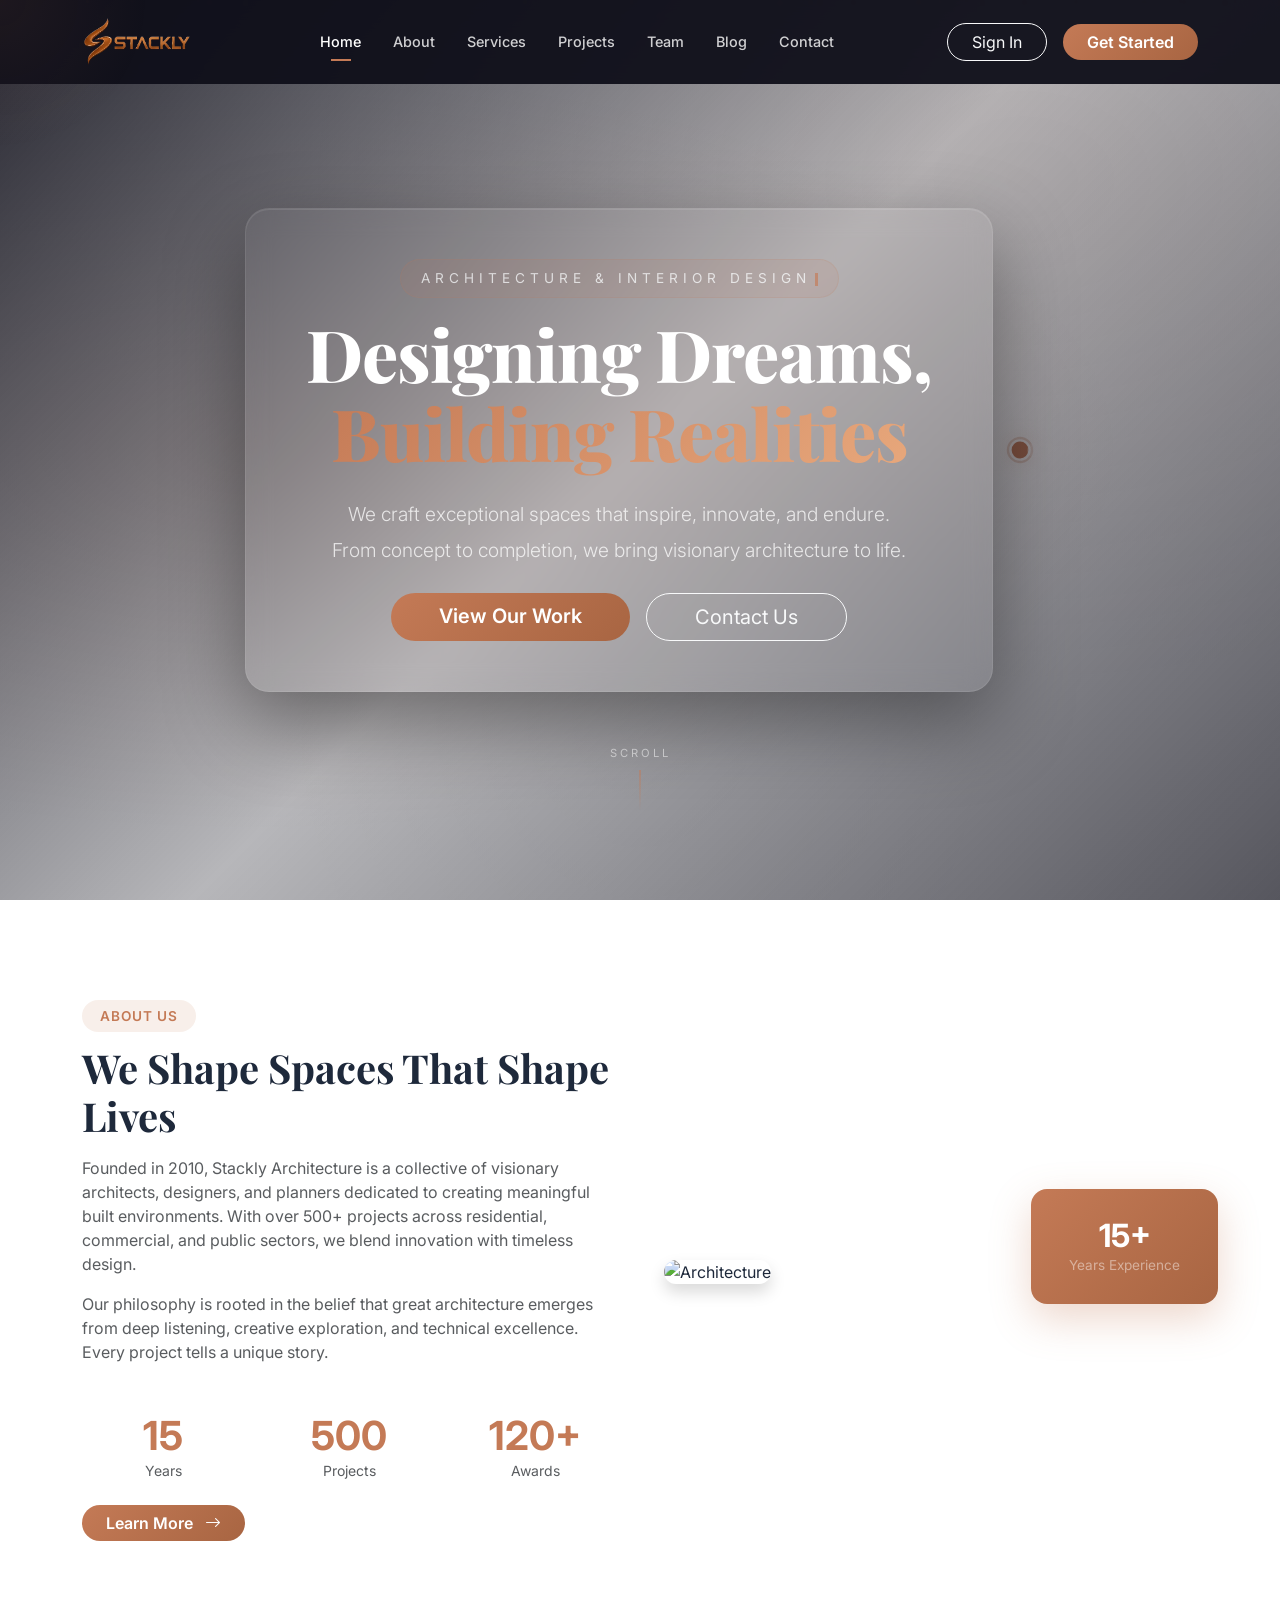
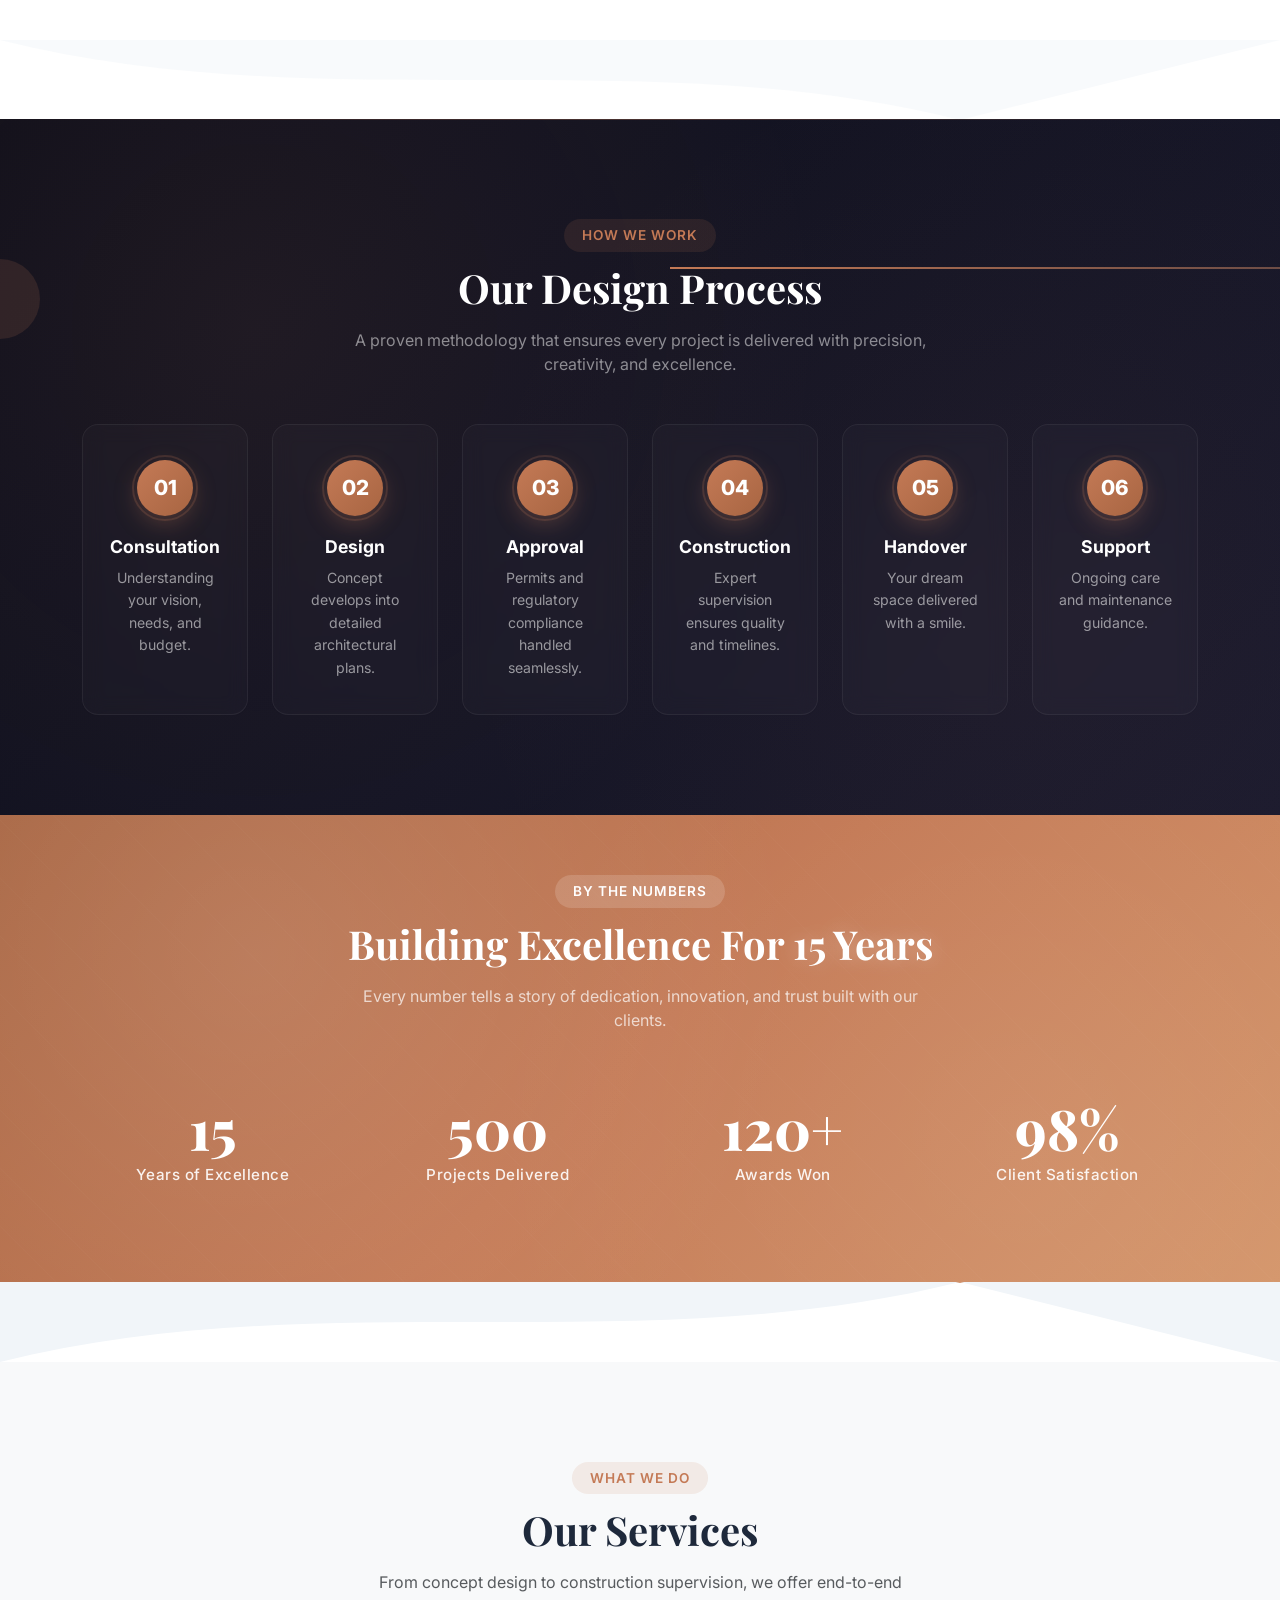
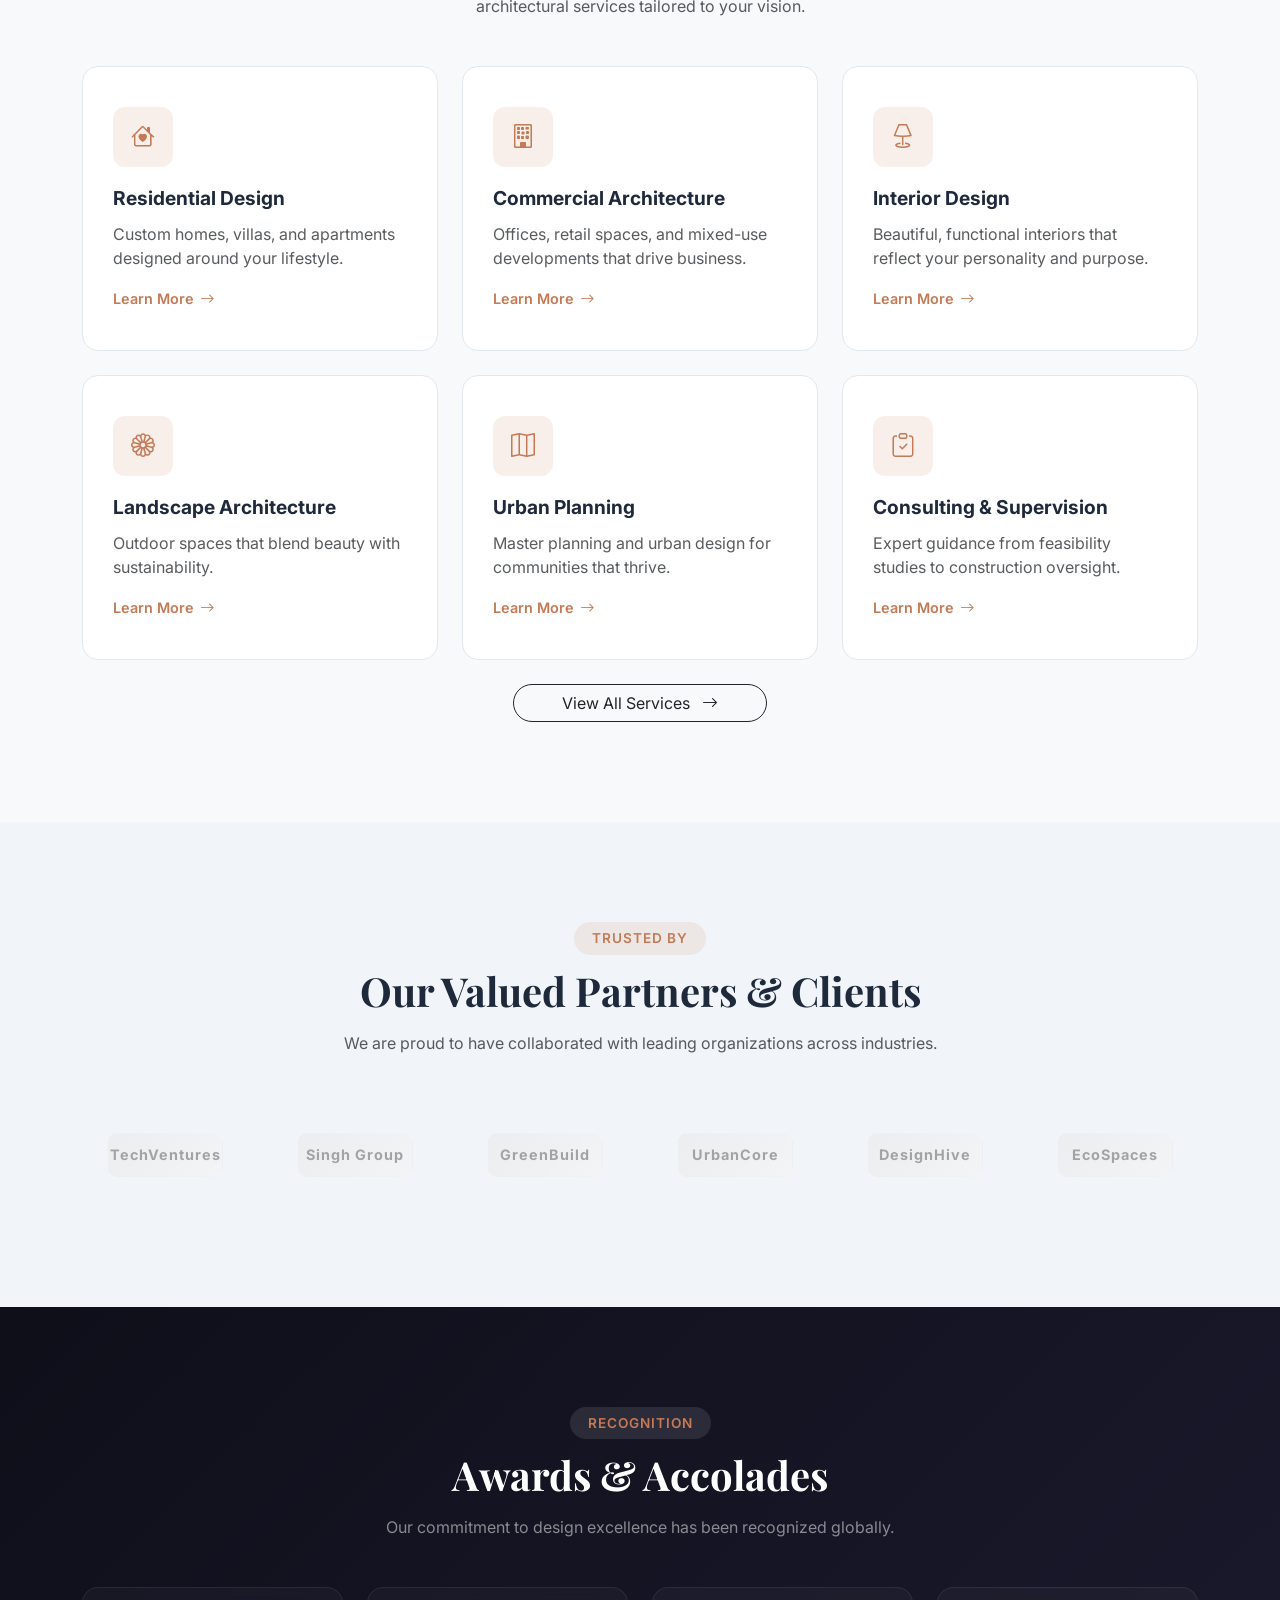
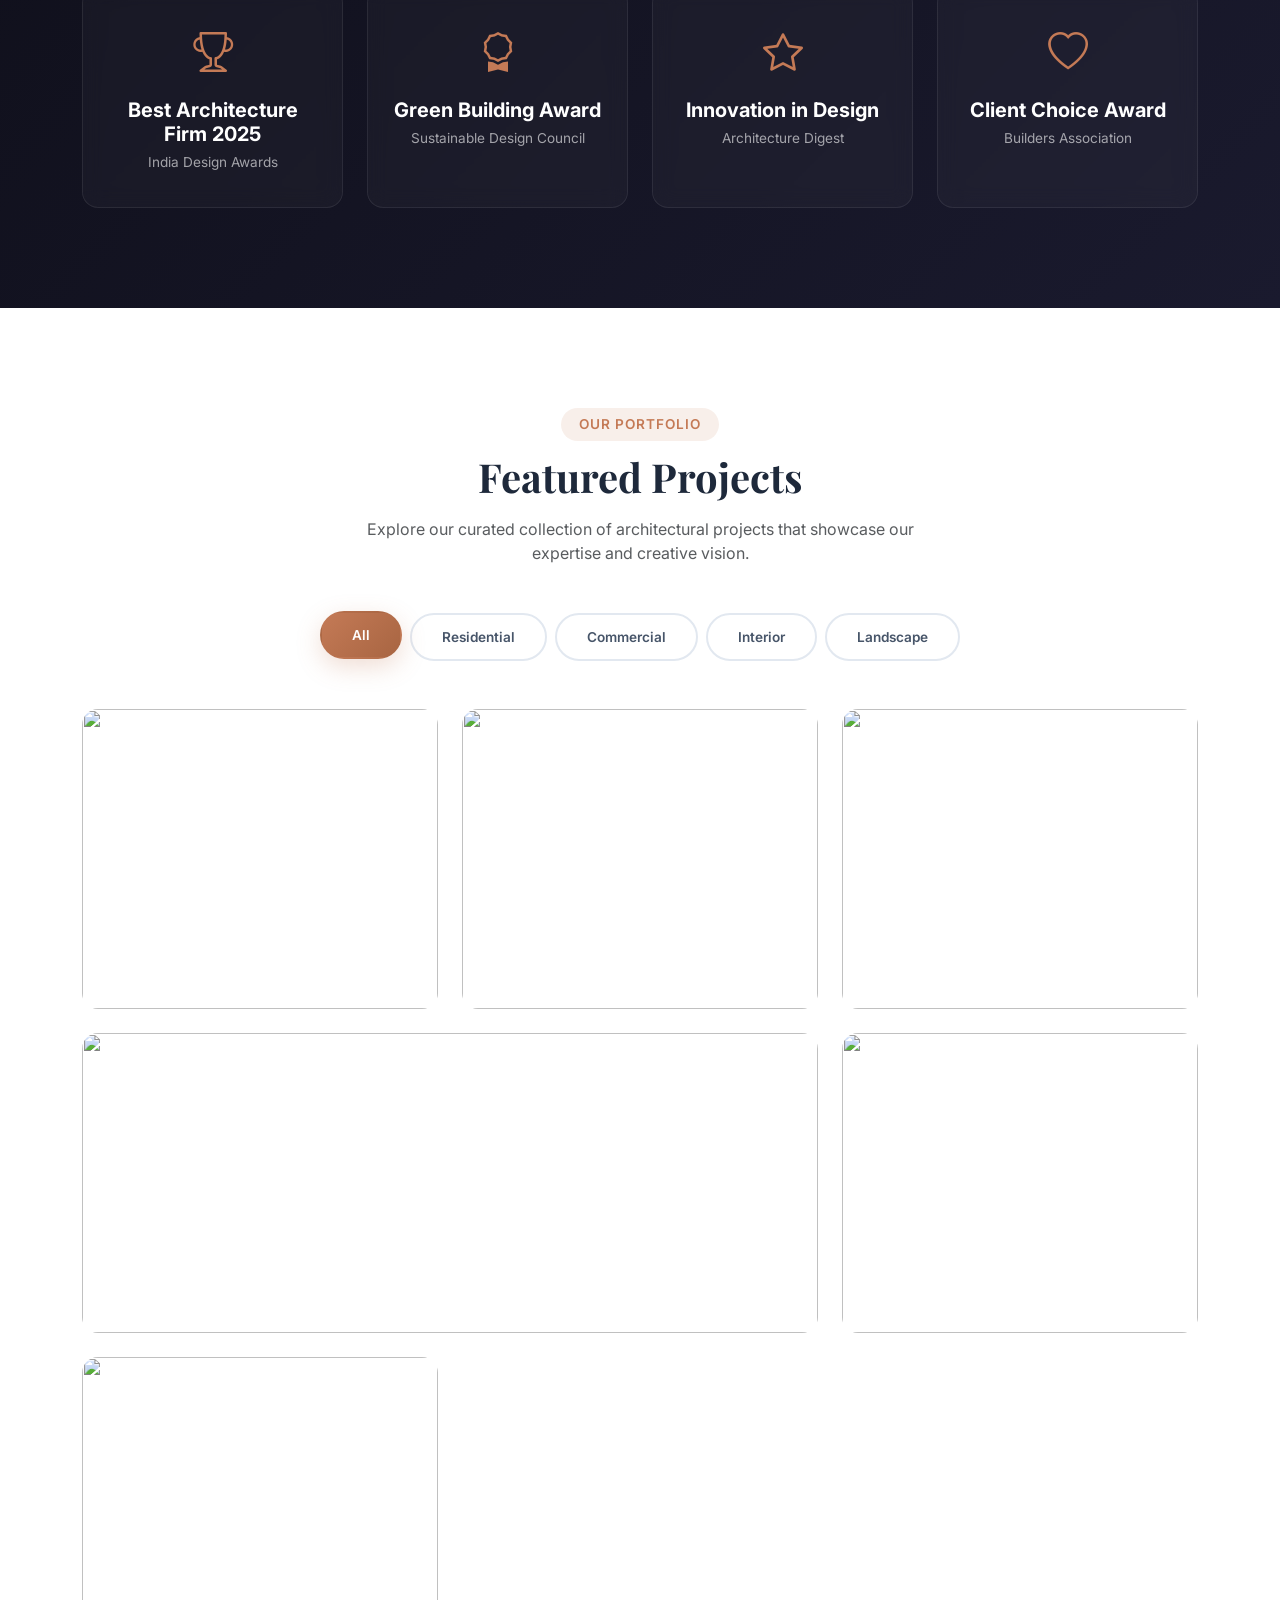
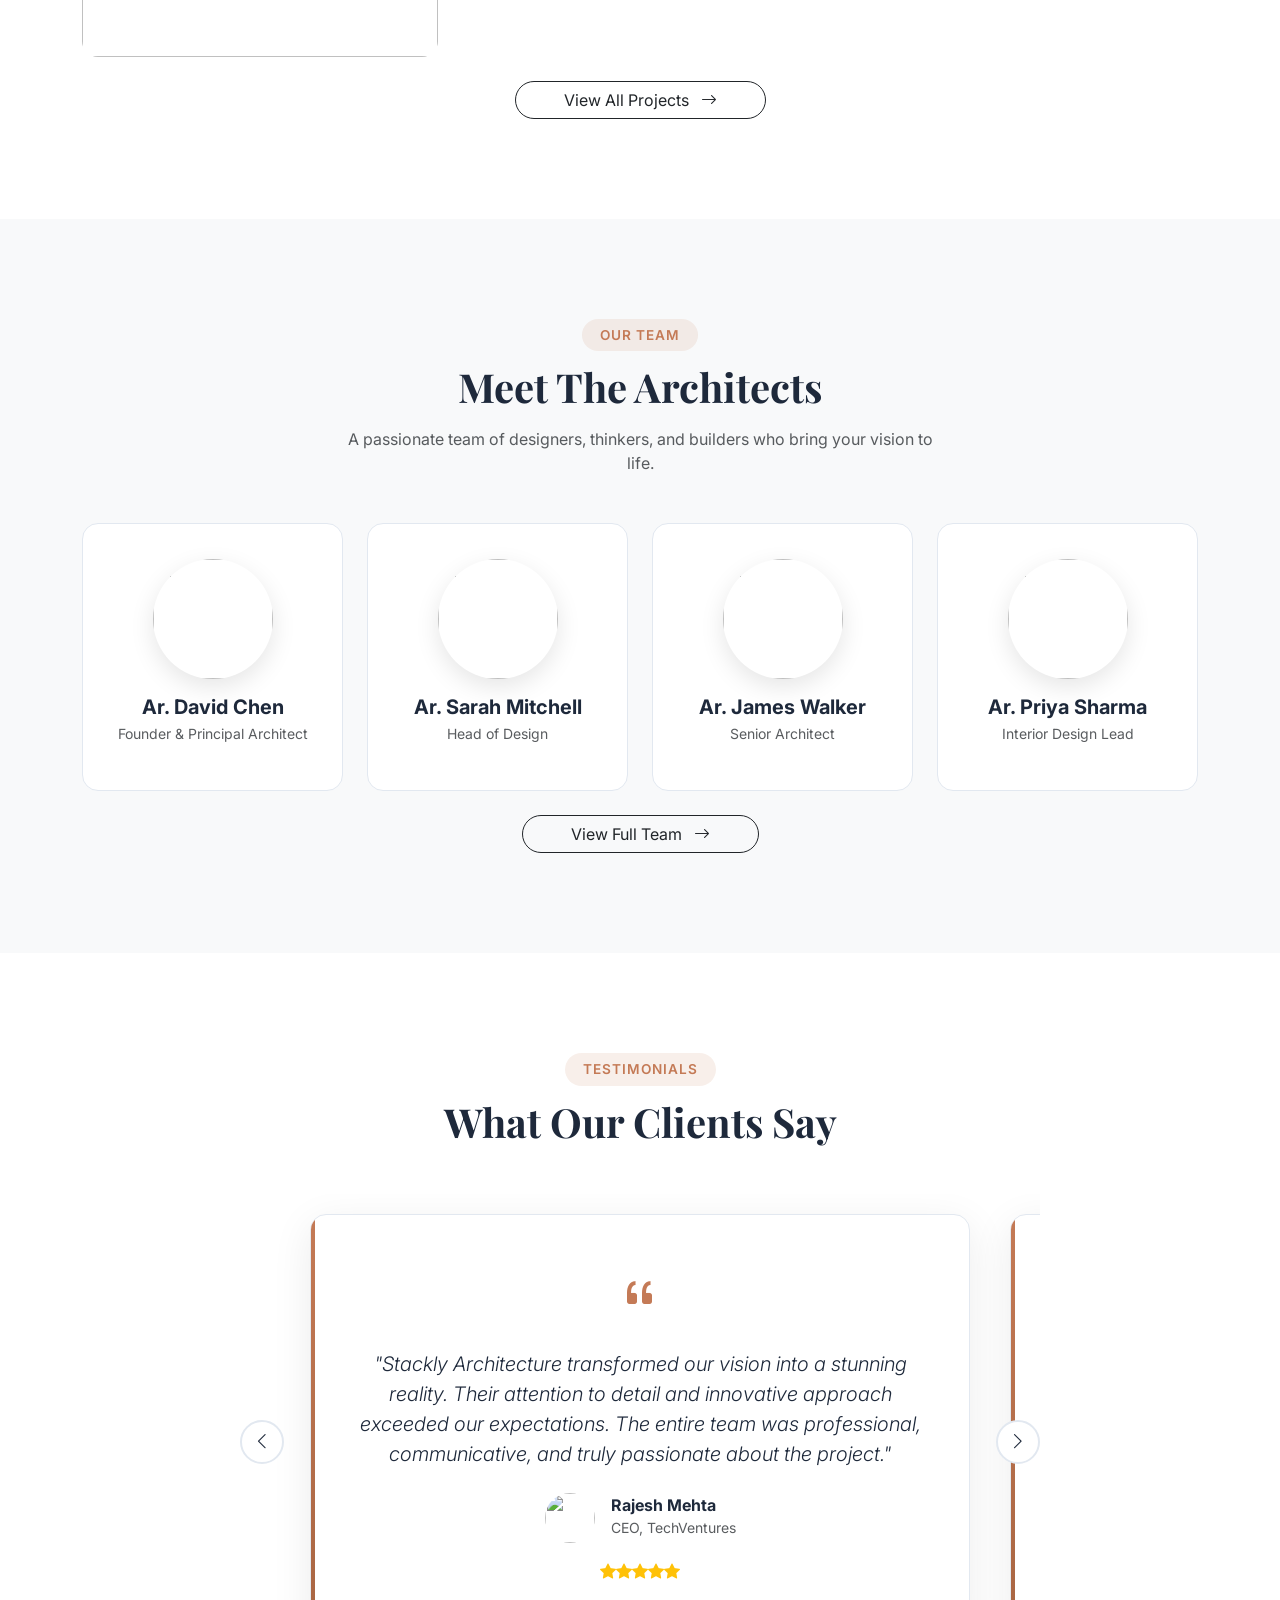
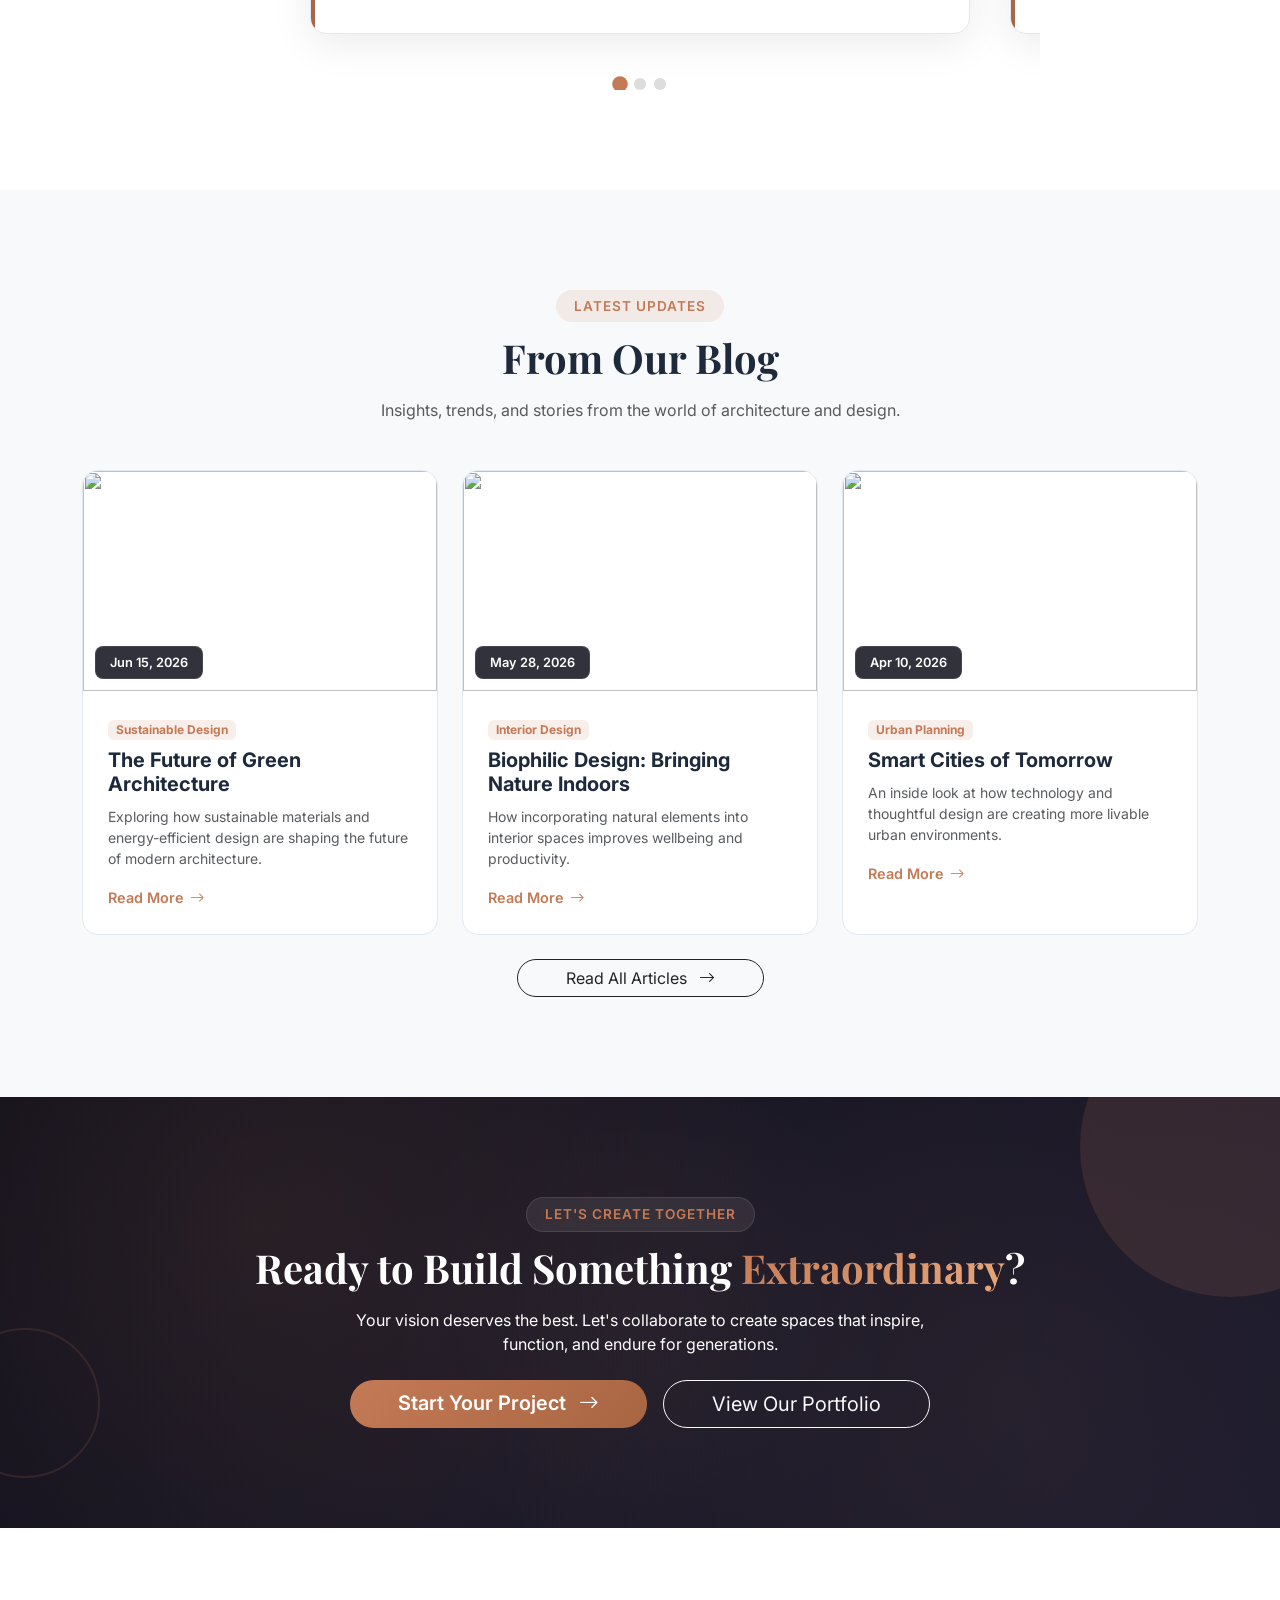
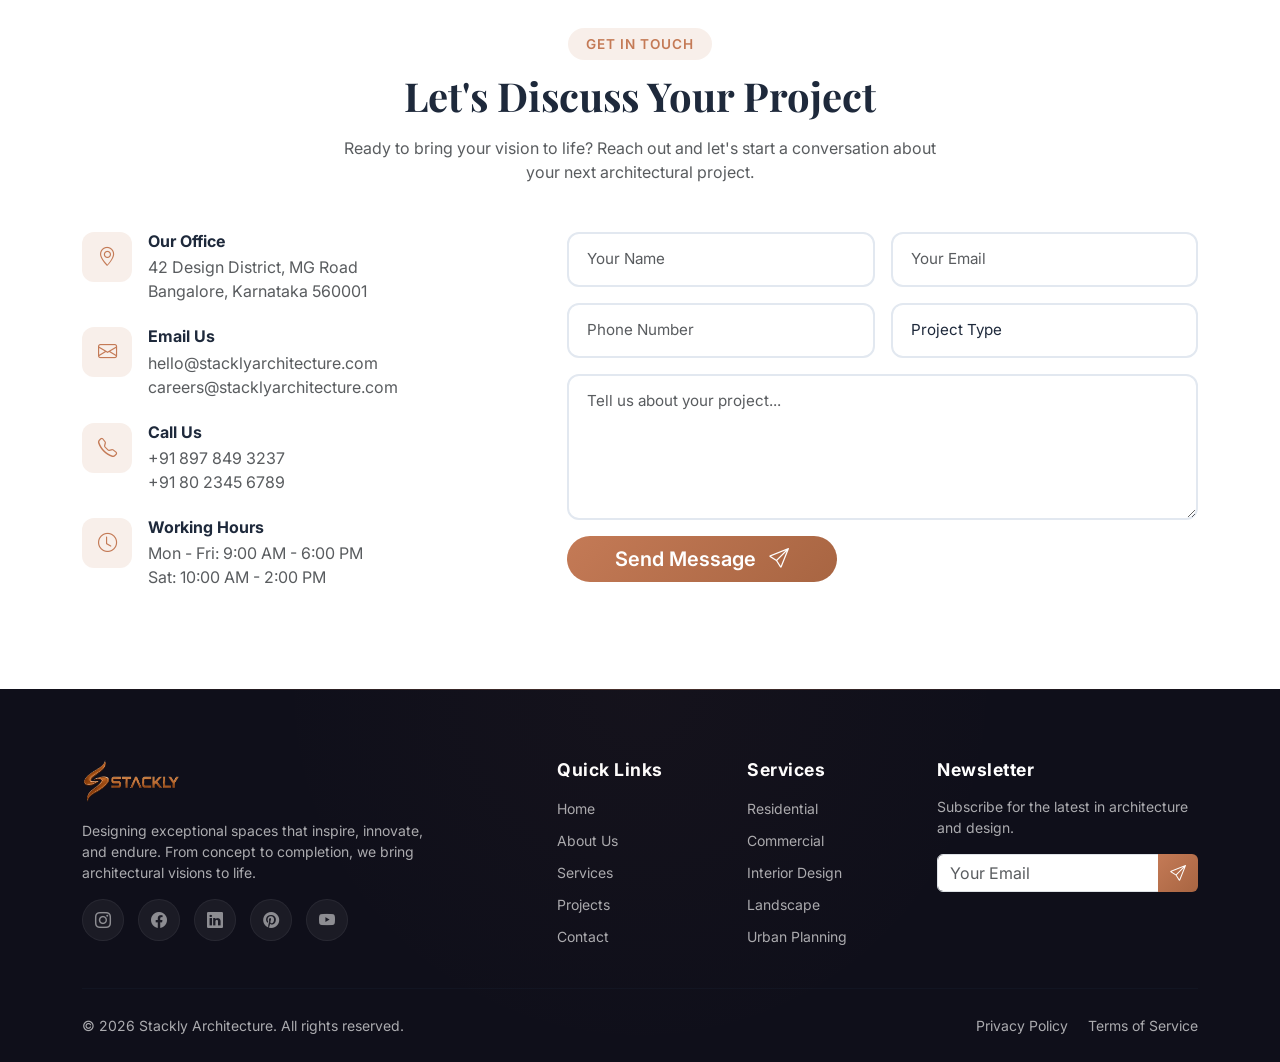
==== commit 1b0163da: "architecture-portfilo" ====
--- a/index.html
+++ b/index.html
@@ -719,7 +719,7 @@
                     </div>
                 </div>
                 <div class="col-lg-7">
-                    <form id="contactForm" class="contact-form">
+                    <form id="contactForm" class="contact-form" novalidate>
                         <div class="row g-3">
                             <div class="col-md-6">
                                 <input type="text" class="form-control form-control-lg" placeholder="Your Name" required>
--- a/style.css
+++ b/style.css
@@ -1164,6 +1164,63 @@
     color: rgba(255,255,255,0.4);
 }
 
+.field-error {
+    display: none;
+    color: #ef4444;
+    font-size: 0.78rem;
+    margin-top: 6px;
+    font-weight: 500;
+}
+
+.auth-card .form-control.is-invalid {
+    border-color: #ef4444;
+    box-shadow: 0 0 0 4px rgba(239,68,68,0.12);
+}
+
+.password-requirements {
+    margin-top: 10px;
+    display: flex;
+    flex-wrap: wrap;
+    gap: 6px 14px;
+}
+
+.req-item {
+    font-size: 0.72rem;
+    color: rgba(255,255,255,0.4);
+    display: flex;
+    align-items: center;
+    gap: 5px;
+    transition: color 0.3s ease;
+}
+
+.req-item::before {
+    content: '\F26B';
+    font-family: 'bootstrap-icons';
+    font-size: 0.6rem;
+    color: rgba(255,255,255,0.2);
+    transition: color 0.3s ease;
+}
+
+.req-item.valid {
+    color: #22c55e;
+}
+
+.req-item.valid::before {
+    content: '\F26A';
+    color: #22c55e;
+}
+
+.signup-success {
+    animation: fadeIn 0.5s ease;
+}
+
+.success-checkmark {
+    font-size: 3.5rem;
+    color: #22c55e;
+    animation: zoomIn 0.5s ease;
+    text-shadow: 0 0 30px rgba(34,197,94,0.3);
+}
+
 .auth-card .form-check-input {
     background: rgba(255,255,255,0.08);
     border-color: rgba(255,255,255,0.4);
@@ -2692,6 +2749,7 @@
     min-height: 100vh;
     background: #08080f;
     position: relative;
+    overflow-x: hidden;
 }
 
 .dashboard-body::before {
@@ -3349,11 +3407,17 @@
     font-weight: 600;
     color: #fff;
     margin: 0;
+    overflow: hidden;
+    text-overflow: ellipsis;
+    white-space: nowrap;
 }
 
 .project-mini-item .project-mini-info span {
     font-size: 0.78rem;
     color: rgba(255,255,255,0.35);
+    overflow: hidden;
+    text-overflow: ellipsis;
+    white-space: nowrap;
 }
 
 .project-mini-item .project-mini-status {
@@ -3410,6 +3474,7 @@
     display: flex;
     align-items: center;
     gap: 8px;
+    overflow: hidden;
 }
 
 .msg-item .msg-info h6 span {
@@ -3417,6 +3482,8 @@
     font-weight: 400;
     color: rgba(255,255,255,0.2);
     margin-left: auto;
+    white-space: nowrap;
+    flex-shrink: 0;
 }
 
 .msg-item .msg-info p {
@@ -4784,3 +4851,159 @@
         font-size: 0.72rem;
     }
 }
+
+/* ========== CONTACT FORM TOAST ========== */
+.contact-toast {
+    position: fixed;
+    top: 30px;
+    right: 30px;
+    z-index: 999999;
+    display: flex;
+    align-items: center;
+    gap: 16px;
+    background: linear-gradient(135deg, rgba(15,15,26,0.98), rgba(26,26,46,0.98));
+    border-radius: 16px;
+    padding: 0;
+    min-width: 380px;
+    max-width: 440px;
+    box-shadow:
+        0 25px 60px rgba(0,0,0,0.6),
+        0 0 0 1px rgba(34,197,94,0.12),
+        0 0 40px rgba(34,197,94,0.06);
+    transform: translateX(120%) scale(0.92);
+    opacity: 0;
+    transition: transform 0.5s cubic-bezier(0.16, 1, 0.3, 1), opacity 0.5s ease;
+    backdrop-filter: blur(24px);
+    overflow: hidden;
+}
+
+.contact-toast::before {
+    content: '';
+    position: absolute;
+    left: 0;
+    top: 0;
+    bottom: 0;
+    width: 4px;
+    background: linear-gradient(180deg, #22c55e, #16a34a);
+    border-radius: 16px 0 0 16px;
+}
+
+.contact-toast.show {
+    transform: translateX(0) scale(1);
+    opacity: 1;
+}
+
+.contact-toast-icon {
+    flex-shrink: 0;
+    width: 44px;
+    height: 44px;
+    display: flex;
+    align-items: center;
+    justify-content: center;
+    background: linear-gradient(135deg, rgba(34,197,94,0.18), rgba(34,197,94,0.06));
+    border-radius: 50%;
+    font-size: 1.4rem;
+    color: #22c55e;
+    margin-left: 18px;
+    position: relative;
+    animation: toastIconPop 0.5s cubic-bezier(0.16, 1, 0.3, 1);
+}
+
+.contact-toast-icon::after {
+    content: '';
+    position: absolute;
+    inset: -4px;
+    border-radius: 50%;
+    border: 2px solid rgba(34,197,94,0.15);
+    animation: toastRingPulse 2s ease-in-out infinite;
+}
+
+@keyframes toastIconPop {
+    0% { transform: scale(0); }
+    60% { transform: scale(1.15); }
+    100% { transform: scale(1); }
+}
+
+@keyframes toastRingPulse {
+    0%, 100% { transform: scale(1); opacity: 0.5; }
+    50% { transform: scale(1.2); opacity: 0; }
+}
+
+.contact-toast-body {
+    flex: 1;
+    min-width: 0;
+    padding: 16px 0;
+}
+
+.contact-toast-title {
+    color: #fff;
+    font-weight: 700;
+    font-size: 1rem;
+    margin-bottom: 3px;
+    letter-spacing: 0.3px;
+    display: flex;
+    align-items: center;
+    gap: 8px;
+}
+
+.contact-toast-title::after {
+    content: '';
+    display: inline-block;
+    width: 6px;
+    height: 6px;
+    background: #22c55e;
+    border-radius: 50%;
+    animation: toastStatusBlink 1.2s ease-in-out infinite;
+}
+
+@keyframes toastStatusBlink {
+    0%, 100% { opacity: 1; box-shadow: 0 0 6px rgba(34,197,94,0.5); }
+    50% { opacity: 0.3; box-shadow: none; }
+}
+
+.contact-toast-msg {
+    color: rgba(255,255,255,0.5);
+    font-size: 0.82rem;
+    line-height: 1.4;
+}
+
+.contact-toast-close {
+    flex-shrink: 0;
+    width: 30px;
+    height: 30px;
+    display: flex;
+    align-items: center;
+    justify-content: center;
+    background: rgba(255,255,255,0.04);
+    border: 1px solid rgba(255,255,255,0.06);
+    border-radius: 50%;
+    color: rgba(255,255,255,0.3);
+    cursor: pointer;
+    transition: all 0.25s ease;
+    font-size: 0.85rem;
+    margin-right: 16px;
+}
+
+.contact-toast-close:hover {
+    background: rgba(255,255,255,0.1);
+    border-color: rgba(255,255,255,0.15);
+    color: #fff;
+    transform: rotate(90deg);
+}
+
+.contact-toast-progress {
+    position: absolute;
+    bottom: 0;
+    left: 0;
+    height: 3px;
+    background: linear-gradient(90deg, #22c55e, #16a34a);
+    border-radius: 0 0 0 16px;
+    width: 100%;
+    transform-origin: left;
+    animation: toastProgress 4s linear forwards;
+}
+
+@keyframes toastProgress {
+    from { transform: scaleX(1); }
+    to { transform: scaleX(0); }
+}
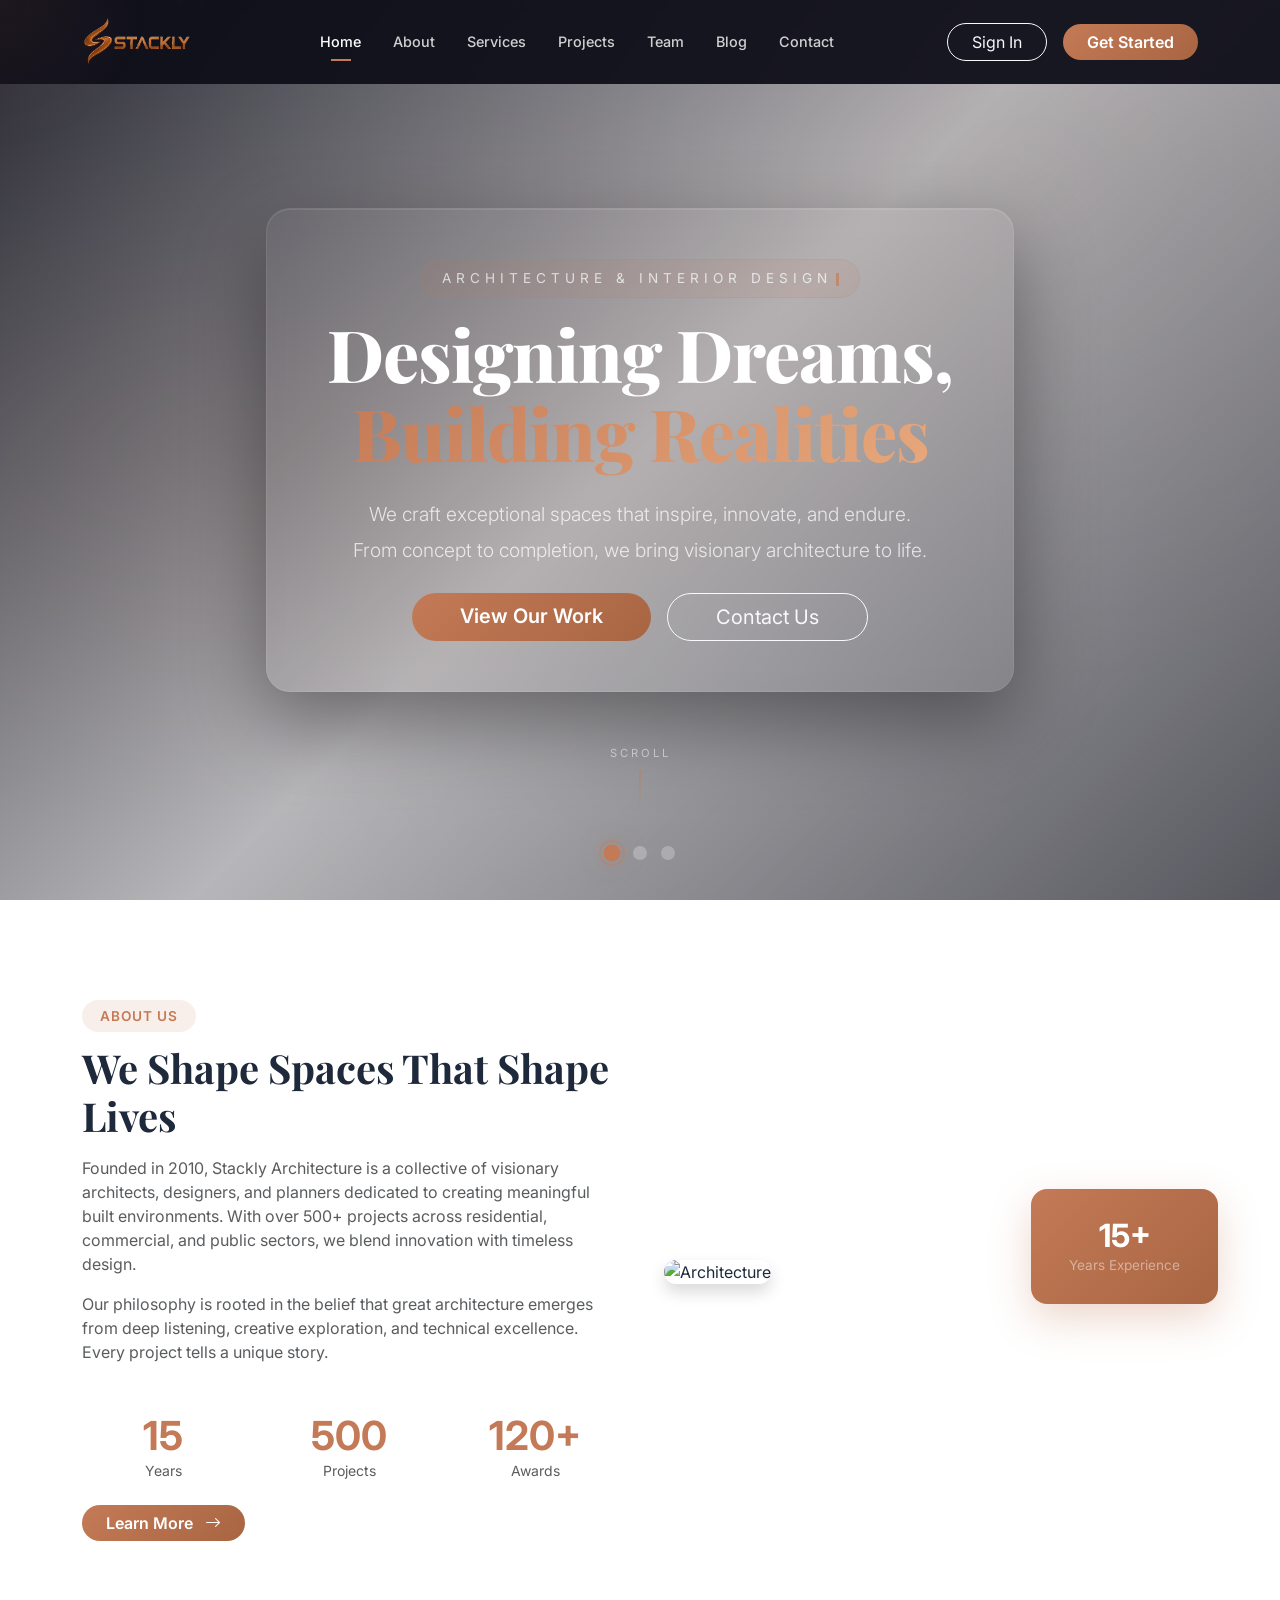
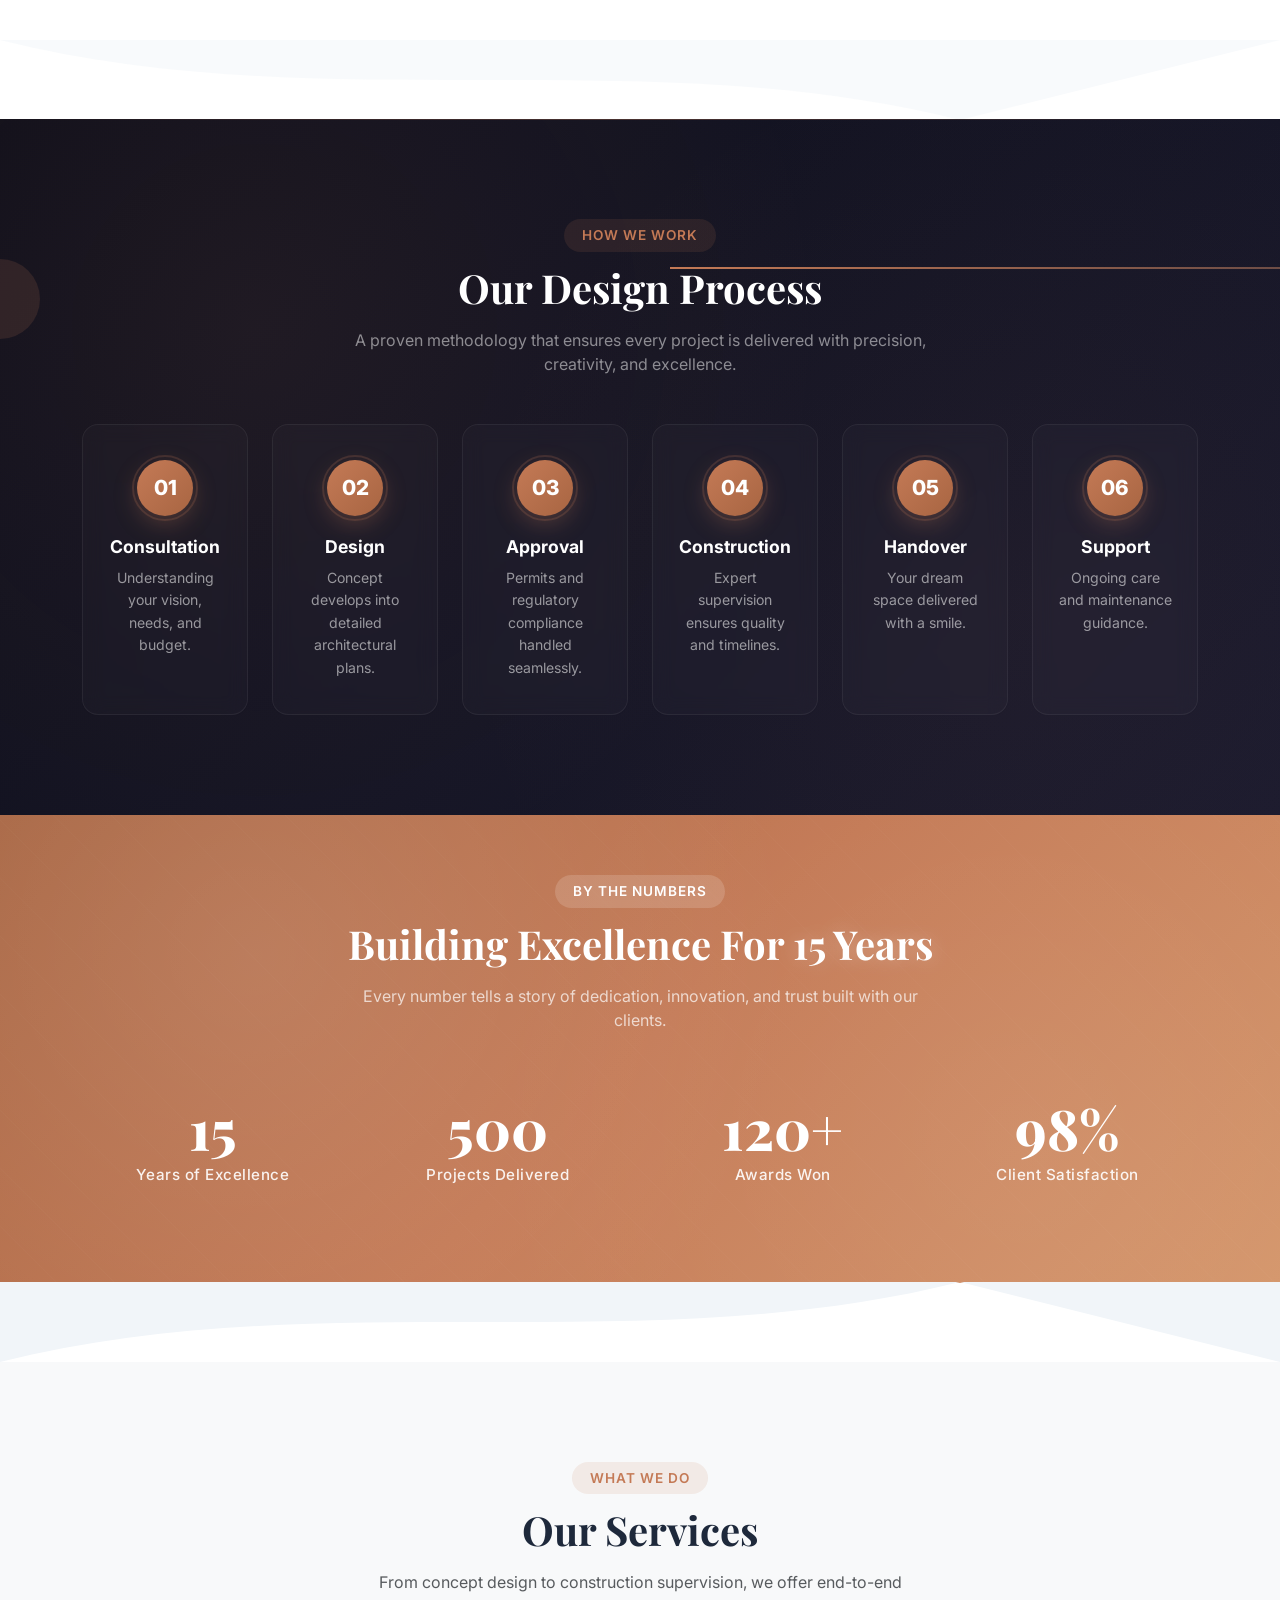
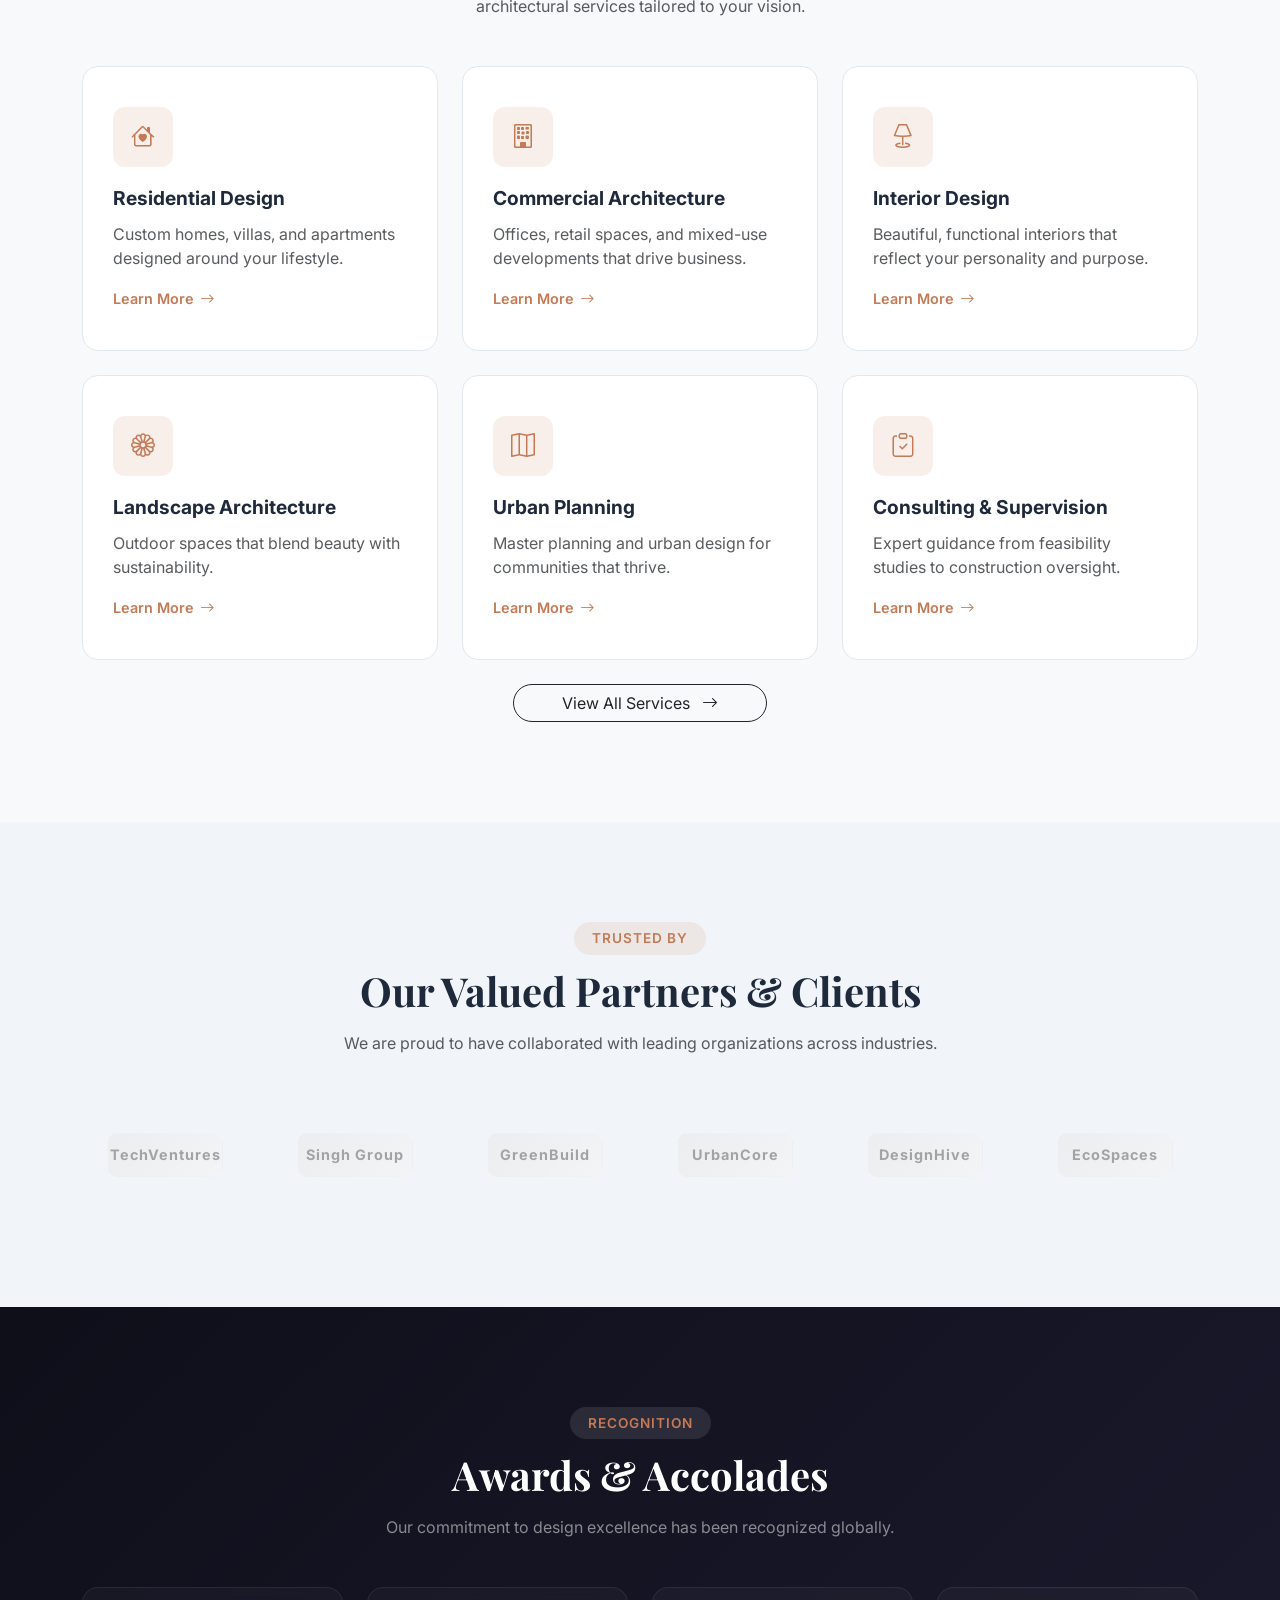
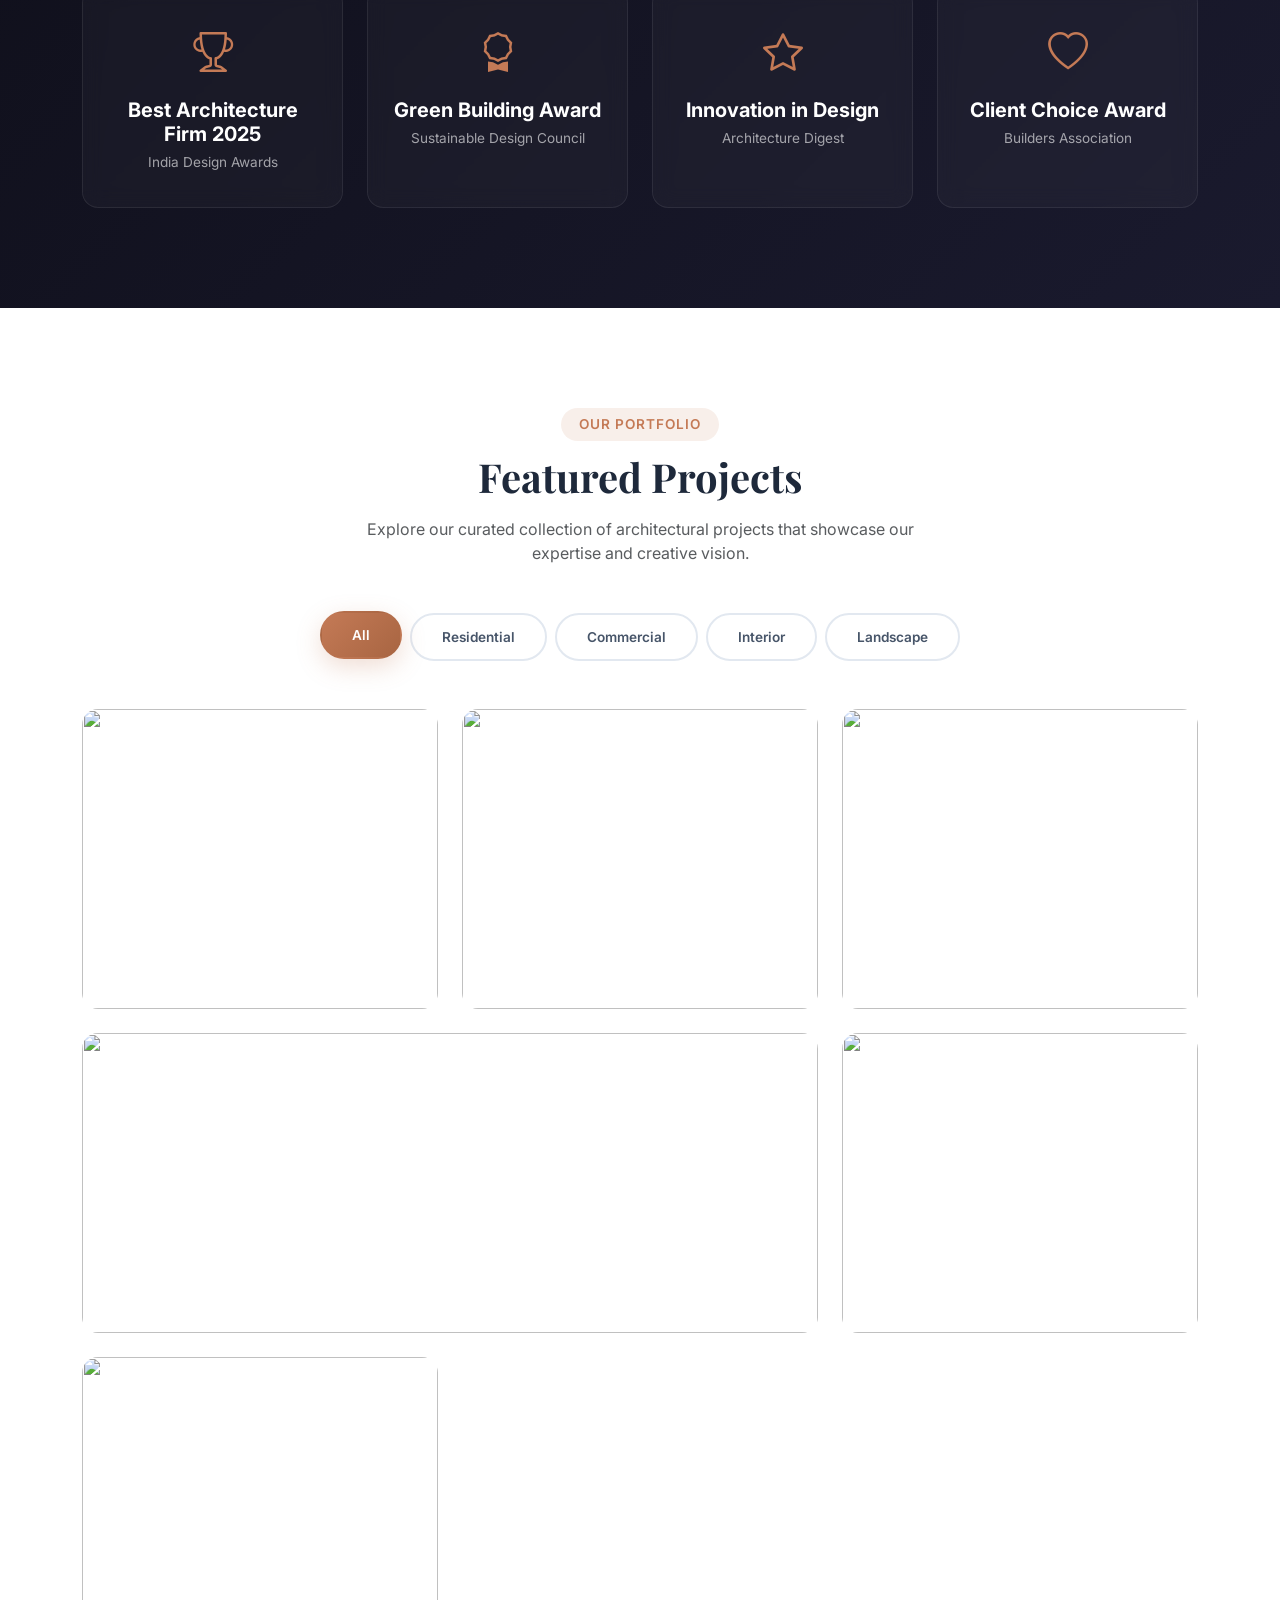
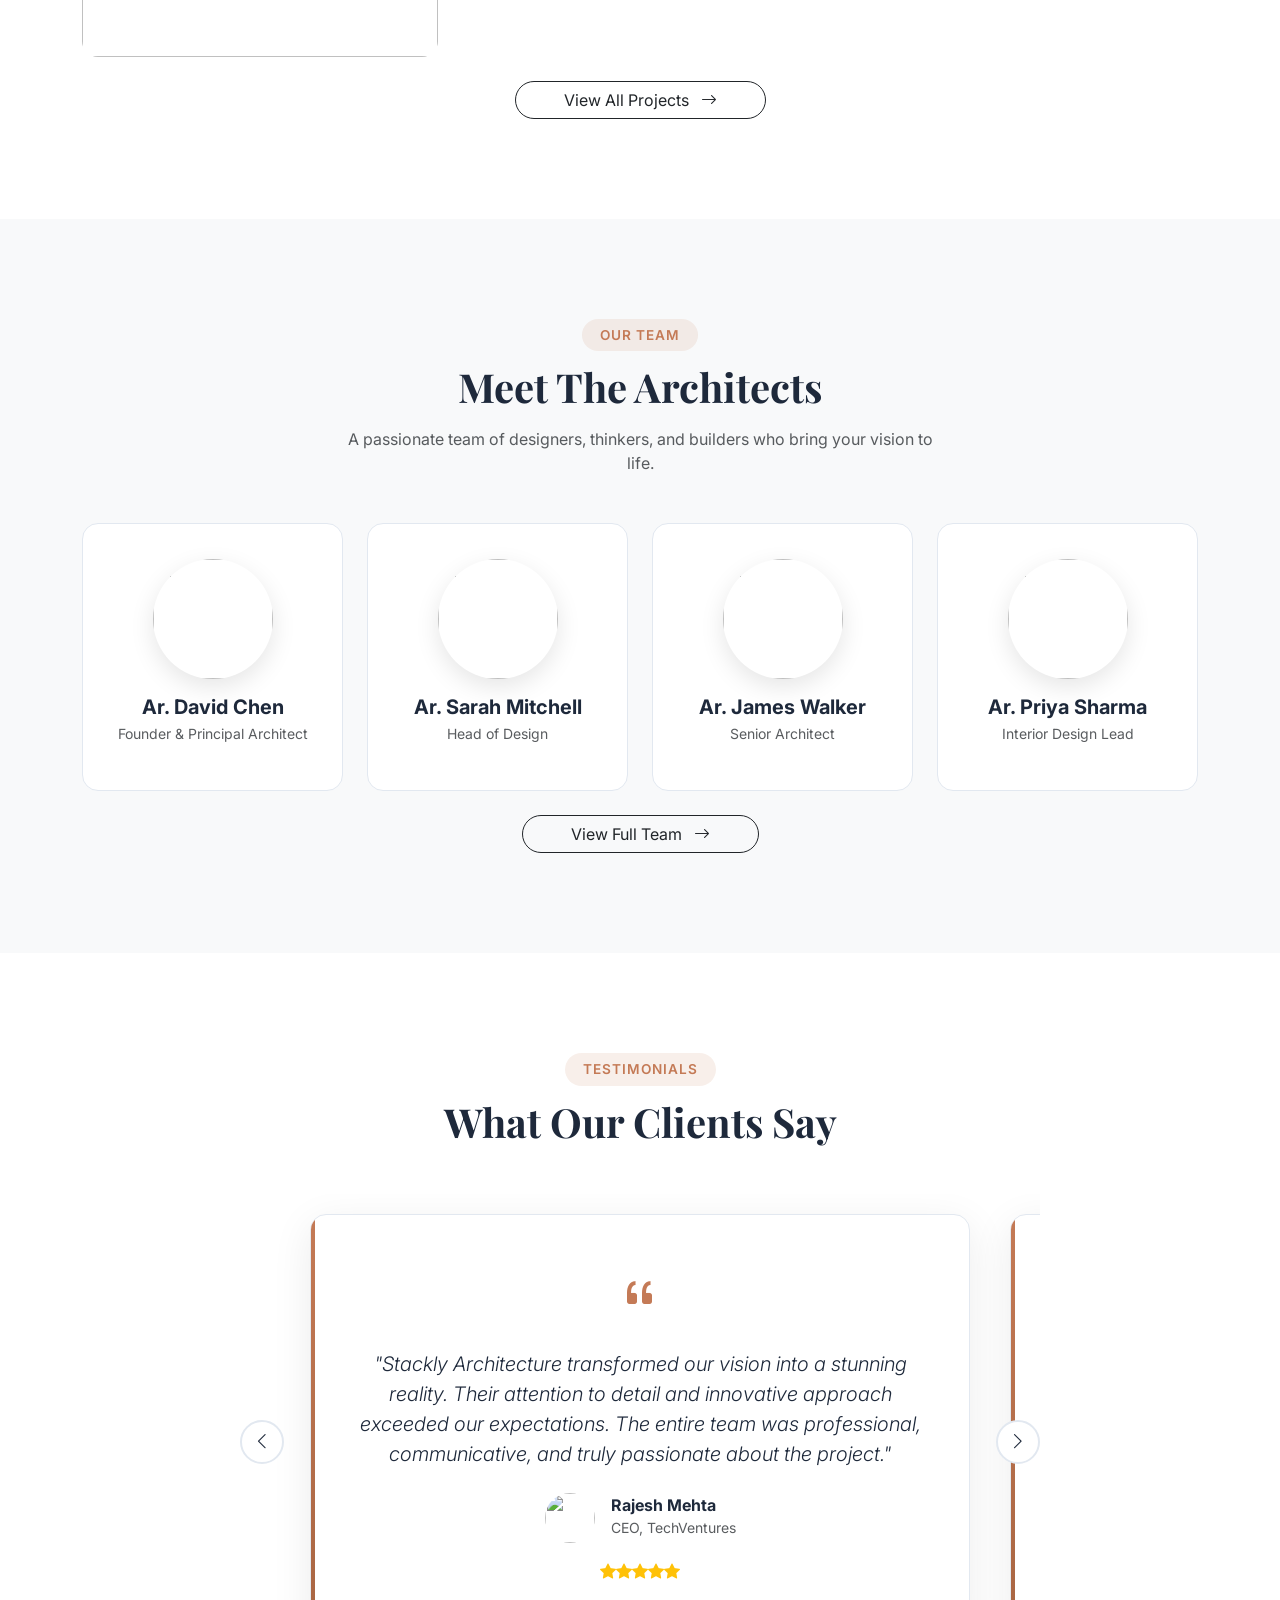
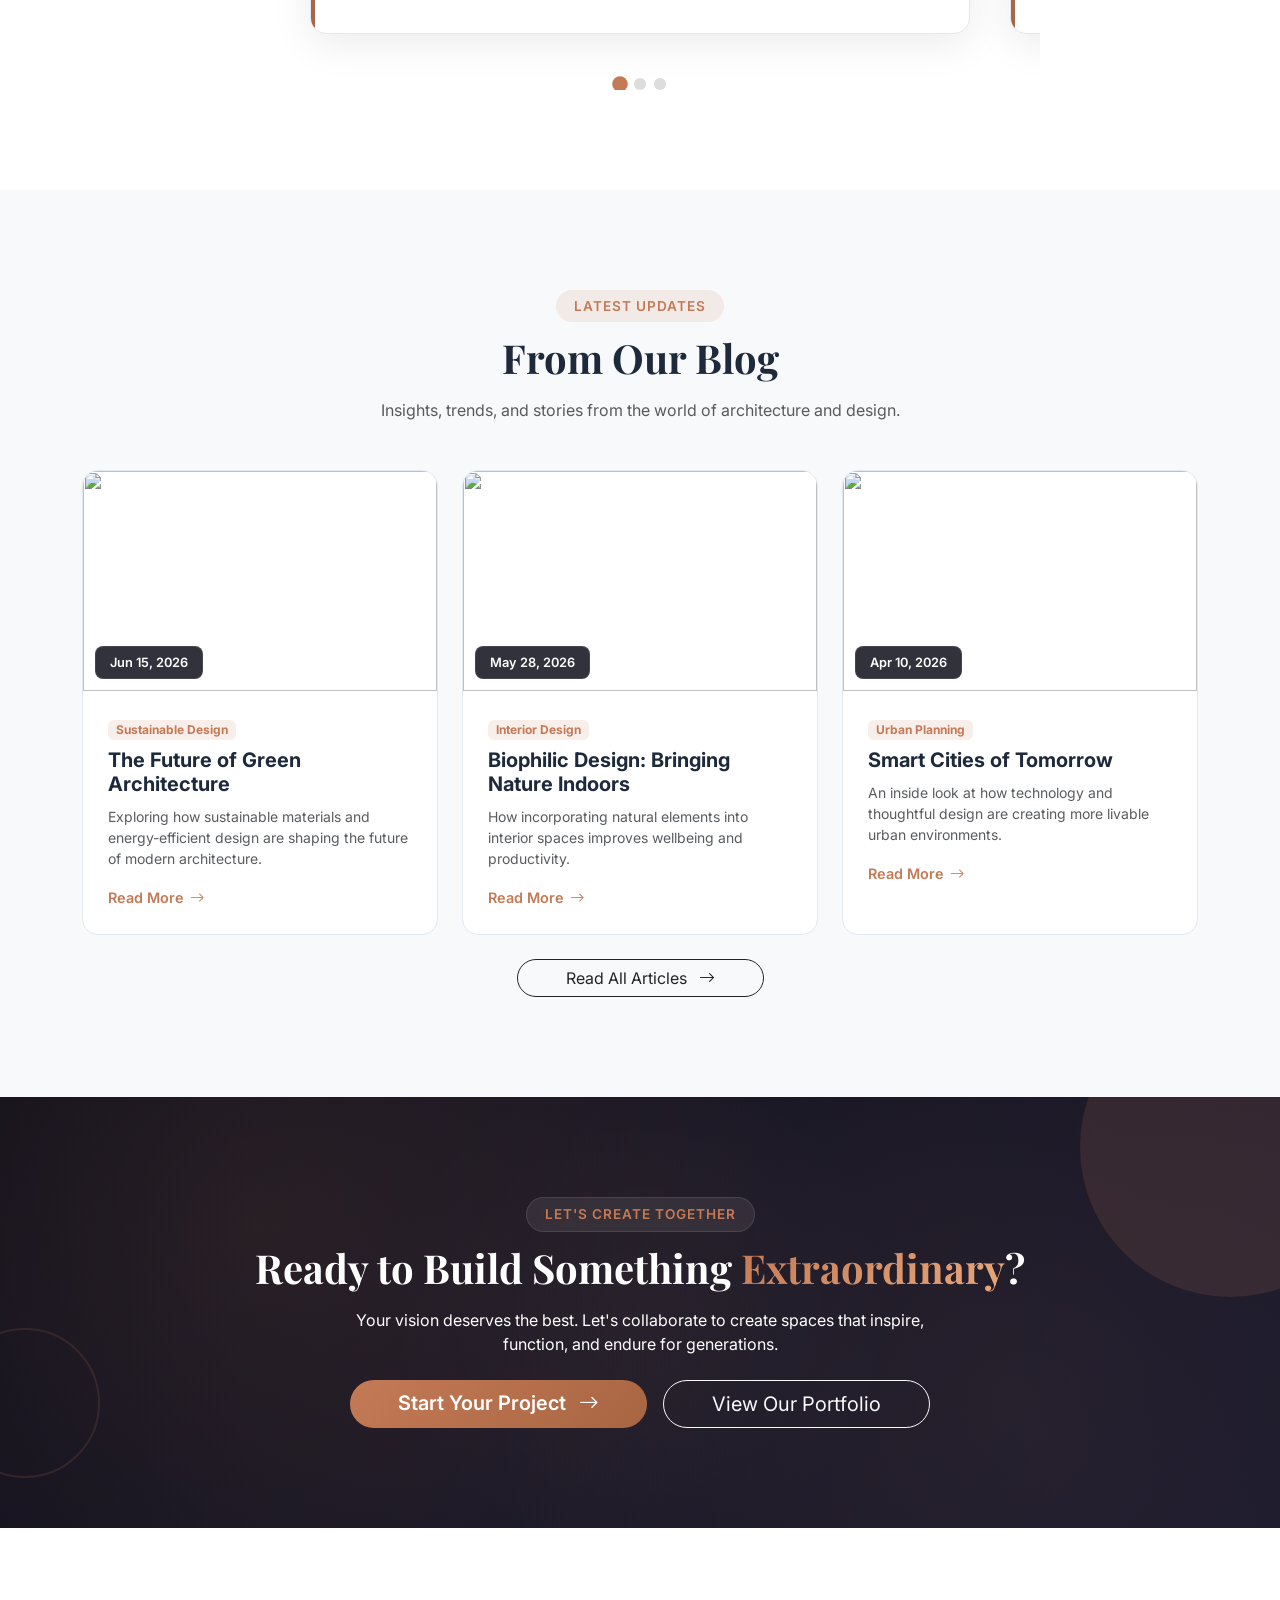
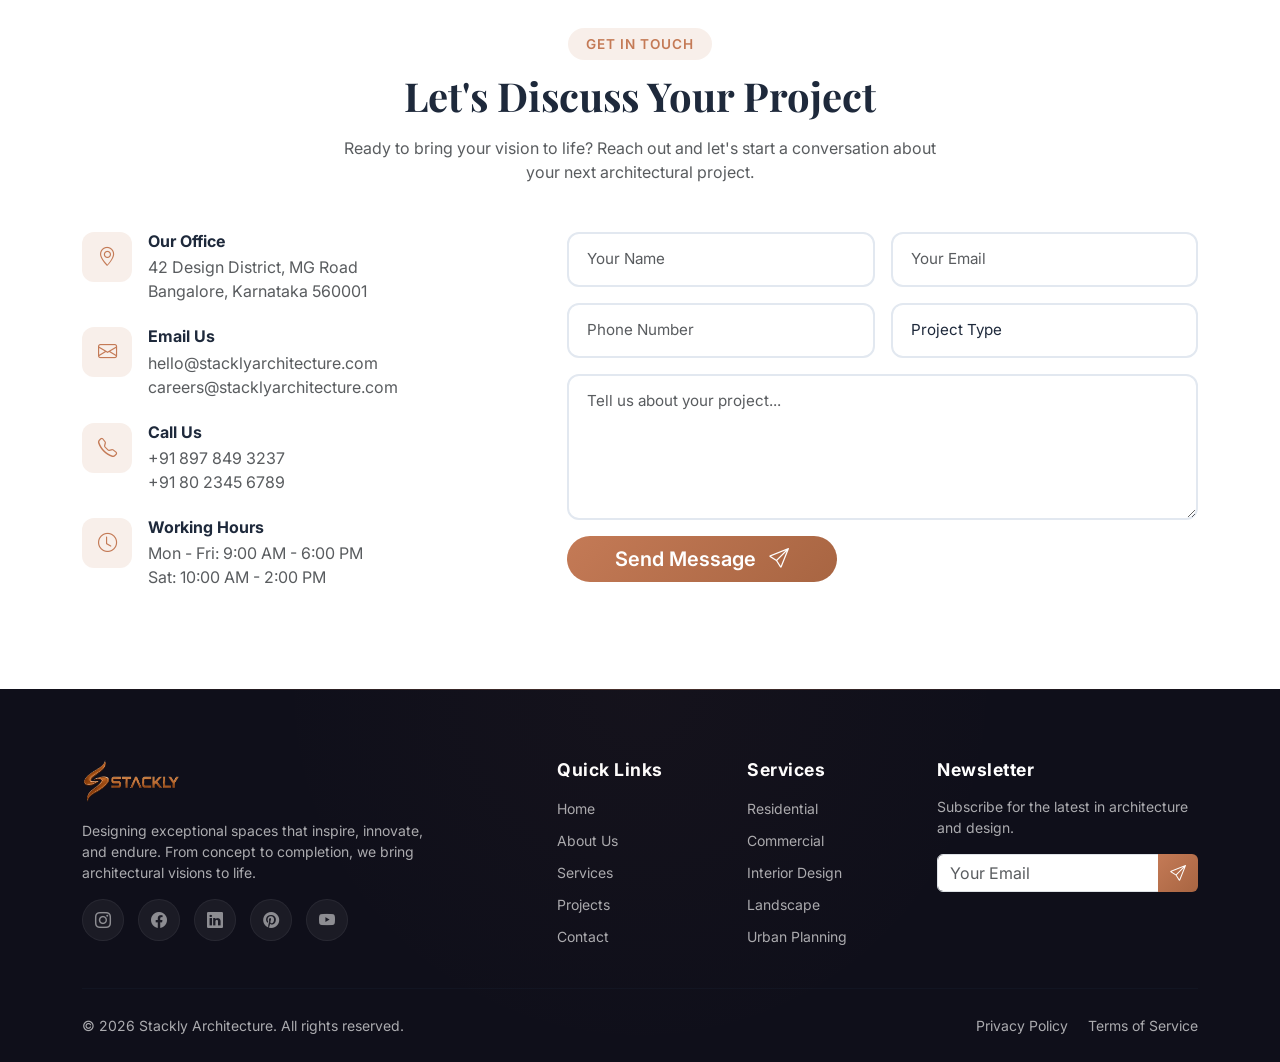
==== commit 25ca1a51: "architecture-portfilo" ====
--- a/index.html
+++ b/index.html
@@ -63,6 +63,7 @@
             <span>Scroll</span>
             <div class="scroll-line"></div>
         </div>
+        <div class="hero-slider-controls">
             <span class="slider-dot active" data-index="0"></span>
             <span class="slider-dot" data-index="1"></span>
             <span class="slider-dot" data-index="2"></span>
@@ -722,26 +723,30 @@
                     <form id="contactForm" class="contact-form" novalidate>
                         <div class="row g-3">
                             <div class="col-md-6">
-                                <input type="text" class="form-control form-control-lg" placeholder="Your Name" required>
+                                <input type="text" id="contactName" name="name" class="form-control form-control-lg" placeholder="Your Name" required>
+                                <div class="invalid-feedback">Please enter your name.</div>
                             </div>
                             <div class="col-md-6">
-                                <input type="email" class="form-control form-control-lg" placeholder="Your Email" required>
+                                <input type="email" id="contactEmail" name="email" class="form-control form-control-lg" placeholder="Your Email" required>
+                                <div class="invalid-feedback">Please enter a valid email address.</div>
                             </div>
                             <div class="col-md-6">
-                                <input type="tel" class="form-control form-control-lg" placeholder="Phone Number">
+                                <input type="tel" id="contactPhone" name="phone" class="form-control form-control-lg" placeholder="Phone Number">
                             </div>
                             <div class="col-md-6">
-                                <select class="form-select form-select-lg">
+                                <select id="contactProject" name="project" class="form-select form-select-lg" required>
                                     <option value="">Project Type</option>
-                                    <option>Residential</option>
-                                    <option>Commercial</option>
-                                    <option>Interior</option>
-                                    <option>Landscape</option>
-                                    <option>Consulting</option>
+                                    <option value="Residential">Residential</option>
+                                    <option value="Commercial">Commercial</option>
+                                    <option value="Interior">Interior</option>
+                                    <option value="Landscape">Landscape</option>
+                                    <option value="Consulting">Consulting</option>
                                 </select>
+                                <div class="invalid-feedback">Please select a project type.</div>
                             </div>
                             <div class="col-12">
-                                <textarea class="form-control form-control-lg" rows="5" placeholder="Tell us about your project..." required></textarea>
+                                <textarea id="contactMessage" name="message" class="form-control form-control-lg" rows="5" placeholder="Tell us about your project..." required></textarea>
+                                <div class="invalid-feedback">Please enter your message.</div>
                             </div>
                             <div class="col-12">
                                 <button type="submit" class="btn btn-accent btn-lg rounded-pill px-5">
--- a/style.css
+++ b/style.css
@@ -2557,6 +2557,68 @@
     }
 }
 
+@media (max-width: 400px) {
+    .hero-content-glass {
+        padding: 28px 20px;
+        border-radius: 16px;
+    }
+    .hero-title {
+        font-size: 1.5rem;
+    }
+    .hero-subtitle {
+        font-size: 0.65rem;
+        letter-spacing: 3px;
+        padding: 6px 12px;
+    }
+    .hero-desc {
+        font-size: 0.85rem;
+        max-width: 100%;
+    }
+    .hero-content .btn {
+        font-size: 0.82rem;
+        padding: 10px 20px !important;
+    }
+    .hero-scroll-indicator {
+        display: none;
+    }
+    .hero-slider-controls {
+        bottom: 24px;
+    }
+    .slider-dot {
+        width: 10px;
+        height: 10px;
+    }
+    .hero-section {
+        min-height: 100vh;
+        height: 100vh;
+    }
+}
+
+@media (max-width: 340px) {
+    .hero-content-glass {
+        padding: 20px 14px;
+        border-radius: 12px;
+    }
+    .hero-title {
+        font-size: 1.2rem;
+    }
+    .hero-subtitle {
+        font-size: 0.6rem;
+        letter-spacing: 2px;
+        padding: 4px 10px;
+    }
+    .hero-desc {
+        font-size: 0.78rem;
+    }
+    .hero-content .btn {
+        font-size: 0.75rem;
+        padding: 8px 14px !important;
+    }
+    .hero-content {
+        padding: 0 10px;
+    }
+}
+
 /* ========== DASHBOARD ========== */
 .dashboard-section {
     padding-top: 100px;
@@ -4849,6 +4911,479 @@
         width: 32px;
         height: 32px;
         font-size: 0.72rem;
+    }
+}
+
+/* ========== RESPONSIVE: VERY SMALL MOBILE (400px) ========== */
+@media (max-width: 400px) {
+    .dashboard-main {
+        padding: 0 10px 24px;
+    }
+    .dashboard-topbar {
+        padding: 10px 0;
+        margin-bottom: 18px;
+    }
+    .dashboard-topbar .topbar-left {
+        gap: 10px;
+    }
+    .search-box {
+        width: 70px;
+        gap: 6px;
+        padding: 0 10px;
+    }
+    .search-box:focus-within {
+        width: 140px;
+    }
+    .search-box input {
+        font-size: 0.75rem;
+        padding: 6px 0;
+    }
+    .topbar-right {
+        gap: 4px;
+    }
+    .btn-icon {
+        width: 30px;
+        height: 30px;
+        font-size: 0.78rem;
+        border-radius: 10px;
+    }
+    .btn-icon .dot {
+        top: 5px;
+        right: 5px;
+        width: 5px;
+        height: 5px;
+        border-width: 1.5px;
+    }
+    .topbar-avatar {
+        width: 28px;
+        height: 28px;
+        font-size: 0.68rem;
+        border-radius: 10px;
+    }
+
+    .dashboard-card {
+        padding: 14px;
+        border-radius: 12px;
+    }
+    .card-header-custom {
+        margin-bottom: 12px;
+    }
+    .card-header-custom h5 {
+        font-size: 0.88rem;
+    }
+    .card-header-custom a {
+        font-size: 0.72rem;
+    }
+
+    .stat-card {
+        padding: 14px;
+        gap: 10px;
+        border-radius: 12px;
+    }
+    .stat-card-icon {
+        width: 34px;
+        height: 34px;
+        font-size: 0.9rem;
+        border-radius: 10px;
+    }
+    .stat-card-body h3 {
+        font-size: 1.1rem;
+    }
+    .stat-card-body p {
+        font-size: 0.75rem;
+    }
+    .stat-trend {
+        font-size: 0.65rem;
+    }
+
+    .welcome-section {
+        margin-bottom: 18px;
+    }
+    .welcome-section h2 {
+        font-size: 1.05rem;
+    }
+    .welcome-section p {
+        font-size: 0.78rem;
+    }
+    .welcome-section::after {
+        width: 28px;
+        height: 2px;
+        bottom: -8px;
+    }
+
+    .showcase-card {
+        border-radius: 12px;
+    }
+    .showcase-card .showcase-img {
+        height: 80px;
+    }
+    .showcase-card .showcase-img .showcase-badge {
+        top: 8px;
+        right: 8px;
+        font-size: 0.62rem;
+        padding: 2px 10px;
+    }
+    .showcase-card .showcase-body {
+        padding: 12px 14px 16px;
+    }
+    .showcase-card .showcase-body h5 {
+        font-size: 0.85rem;
+    }
+    .showcase-card .showcase-body p {
+        font-size: 0.72rem;
+        margin-bottom: 10px;
+    }
+
+    .activity-item {
+        padding: 10px 0;
+        gap: 10px;
+    }
+    .activity-item .activity-icon {
+        width: 28px;
+        height: 28px;
+        font-size: 0.72rem;
+        border-radius: 8px;
+    }
+    .activity-item .activity-content p {
+        font-size: 0.78rem;
+    }
+    .activity-item .activity-time {
+        font-size: 0.65rem;
+    }
+
+    .msg-item {
+        padding: 10px 0;
+        gap: 10px;
+    }
+    .msg-item:hover {
+        margin: 0 -6px;
+        padding: 10px 6px;
+    }
+    .msg-item .msg-avatar {
+        width: 32px;
+        height: 32px;
+        font-size: 0.68rem;
+        border-radius: 10px;
+    }
+    .msg-item .msg-info h6 {
+        font-size: 0.8rem;
+    }
+    .msg-item .msg-info p {
+        font-size: 0.72rem;
+    }
+    .msg-item .msg-unread {
+        width: 5px;
+        height: 5px;
+    }
+
+    .project-mini-item {
+        padding: 8px 0;
+        gap: 10px;
+    }
+    .project-mini-item .project-mini-icon {
+        width: 32px;
+        height: 32px;
+        font-size: 0.78rem;
+        border-radius: 10px;
+    }
+    .project-mini-item .project-mini-info h6 {
+        font-size: 0.8rem;
+    }
+    .project-mini-item .project-mini-info span {
+        font-size: 0.68rem;
+    }
+    .project-mini-item .project-mini-status {
+        font-size: 0.58rem;
+        padding: 2px 8px;
+    }
+
+    .invoice-item {
+        padding: 10px 10px;
+        margin: 0 -10px;
+        gap: 4px;
+    }
+    .invoice-item .inv-info h6 {
+        font-size: 0.8rem;
+    }
+    .invoice-item .inv-info span {
+        font-size: 0.68rem;
+    }
+    .invoice-item .inv-amount {
+        font-size: 0.8rem;
+    }
+    .invoice-item .inv-status {
+        font-size: 0.58rem;
+        padding: 2px 8px;
+    }
+
+    .user-row {
+        padding: 8px 0;
+        gap: 8px;
+    }
+    .user-row .user-avatar {
+        width: 30px;
+        height: 30px;
+        font-size: 0.68rem;
+        border-radius: 10px;
+    }
+    .user-row .user-info h6 {
+        font-size: 0.8rem;
+    }
+    .user-row .user-info span {
+        font-size: 0.68rem;
+    }
+    .user-row .user-role-badge {
+        font-size: 0.6rem;
+        padding: 2px 8px;
+    }
+
+    .chart-item {
+        gap: 6px;
+    }
+    .chart-item .chart-label {
+        font-size: 0.72rem;
+        width: 60px;
+    }
+    .chart-item .chart-percent {
+        font-size: 0.72rem;
+    }
+
+    .metric-item {
+        padding: 12px;
+        gap: 10px;
+    }
+    .metric-item .metric-icon {
+        width: 32px;
+        height: 32px;
+        font-size: 0.85rem;
+    }
+    .metric-item .metric-info h6 {
+        font-size: 0.72rem;
+    }
+    .metric-item .metric-info .metric-value {
+        font-size: 1rem;
+    }
+
+    .quick-action-btn {
+        padding: 14px;
+    }
+    .quick-action-btn i {
+        font-size: 1.2rem;
+    }
+    .quick-action-btn span {
+        font-size: 0.72rem;
+    }
+
+    .timeline-h {
+        padding: 10px 0;
+    }
+    .timeline-h .tl-item {
+        min-width: 56px;
+    }
+    .timeline-h .tl-item .tl-dot {
+        width: 20px;
+        height: 20px;
+        font-size: 0.55rem;
+        margin-bottom: 6px;
+    }
+    .timeline-h .tl-item::after {
+        top: 10px;
+    }
+    .timeline-h .tl-item .tl-label {
+        font-size: 0.65rem;
+    }
+
+    .kanban-column {
+        padding: 10px;
+    }
+    .kanban-card {
+        padding: 10px;
+    }
+
+    .empty-state {
+        padding: 24px 12px;
+    }
+    .empty-state i {
+        font-size: 1.8rem;
+    }
+    .empty-state h6 {
+        font-size: 0.82rem;
+    }
+
+    .dashboard-sidebar {
+        width: 220px;
+    }
+    .dashboard-sidebar .sidebar-header {
+        padding: 14px 16px;
+    }
+    .dashboard-sidebar .sidebar-user {
+        padding: 14px 16px;
+    }
+    .sidebar-avatar {
+        width: 34px;
+        height: 34px;
+        font-size: 0.82rem;
+    }
+    .sidebar-user-info h6 {
+        font-size: 0.8rem;
+    }
+    .dashboard-sidebar .sidebar-nav {
+        padding: 6px 10px;
+    }
+    .dashboard-sidebar .sidebar-nav a {
+        padding: 8px 10px;
+        font-size: 0.8rem;
+        gap: 10px;
+    }
+    .sidebar-footer {
+        padding: 12px 16px;
+    }
+
+    .calendar-mini .cal-header h6 {
+        font-size: 0.8rem;
+    }
+    .calendar-mini .cal-grid .cal-day {
+        font-size: 0.65rem;
+        padding: 3px 0;
+    }
+    .calendar-mini .cal-grid .cal-day-name {
+        font-size: 0.6rem;
+    }
+}
+
+/* ========== RESPONSIVE: EXTRA SMALL MOBILE (340px) ========== */
+@media (max-width: 340px) {
+    .dashboard-main {
+        padding: 0 6px 20px;
+    }
+    .dashboard-topbar {
+        padding: 8px 0;
+        margin-bottom: 16px;
+    }
+    .search-box {
+        width: 44px;
+        padding: 0 6px;
+    }
+    .search-box i {
+        font-size: 0.8rem;
+    }
+    .search-box input {
+        display: none;
+    }
+    .search-box:focus-within {
+        width: 120px;
+    }
+    .search-box:focus-within input {
+        display: block;
+    }
+    .topbar-right {
+        gap: 3px;
+    }
+    .btn-icon {
+        width: 26px;
+        height: 26px;
+        font-size: 0.7rem;
+    }
+    .btn-icon .dot {
+        top: 4px;
+        right: 4px;
+        width: 4px;
+        height: 4px;
+    }
+    .topbar-avatar {
+        width: 26px;
+        height: 26px;
+        font-size: 0.6rem;
+    }
+
+    .dashboard-card {
+        padding: 12px;
+        border-radius: 10px;
+    }
+    .card-header-custom h5 {
+        font-size: 0.82rem;
+    }
+
+    .stat-card {
+        padding: 12px;
+        gap: 8px;
+    }
+    .stat-card-icon {
+        width: 30px;
+        height: 30px;
+        font-size: 0.8rem;
+    }
+    .stat-card-body h3 {
+        font-size: 1rem;
+    }
+    .stat-card-body p {
+        font-size: 0.7rem;
+    }
+    .stat-trend {
+        font-size: 0.6rem;
+    }
+
+    .welcome-section h2 {
+        font-size: 0.95rem;
+    }
+    .welcome-section p {
+        font-size: 0.72rem;
+    }
+
+    .showcase-card .showcase-img {
+        height: 70px;
+    }
+    .showcase-card .showcase-body {
+        padding: 10px 12px 14px;
+    }
+    .showcase-card .showcase-body h5 {
+        font-size: 0.8rem;
+    }
+    .showcase-card .showcase-body p {
+        font-size: 0.68rem;
+    }
+
+    .activity-item .activity-content p {
+        font-size: 0.72rem;
+    }
+
+    .msg-item .msg-avatar {
+        width: 28px;
+        height: 28px;
+        font-size: 0.62rem;
+    }
+    .msg-item .msg-info h6 {
+        font-size: 0.75rem;
+    }
+
+    .timeline-h .tl-item {
+        min-width: 48px;
+    }
+    .timeline-h .tl-item .tl-dot {
+        width: 18px;
+        height: 18px;
+        font-size: 0.5rem;
+        margin-bottom: 4px;
+    }
+    .timeline-h .tl-item::after {
+        top: 9px;
+    }
+
+    .dashboard-sidebar {
+        width: 200px;
+    }
+    .dashboard-sidebar .sidebar-nav a {
+        font-size: 0.75rem;
+        padding: 7px 8px;
+        gap: 8px;
+    }
+    .dashboard-sidebar .sidebar-nav a i {
+        font-size: 1rem;
+        width: 18px;
+    }
+    .sidebar-user-info .badge-role {
+        font-size: 0.58rem;
+        padding: 1px 8px;
     }
 }
 
